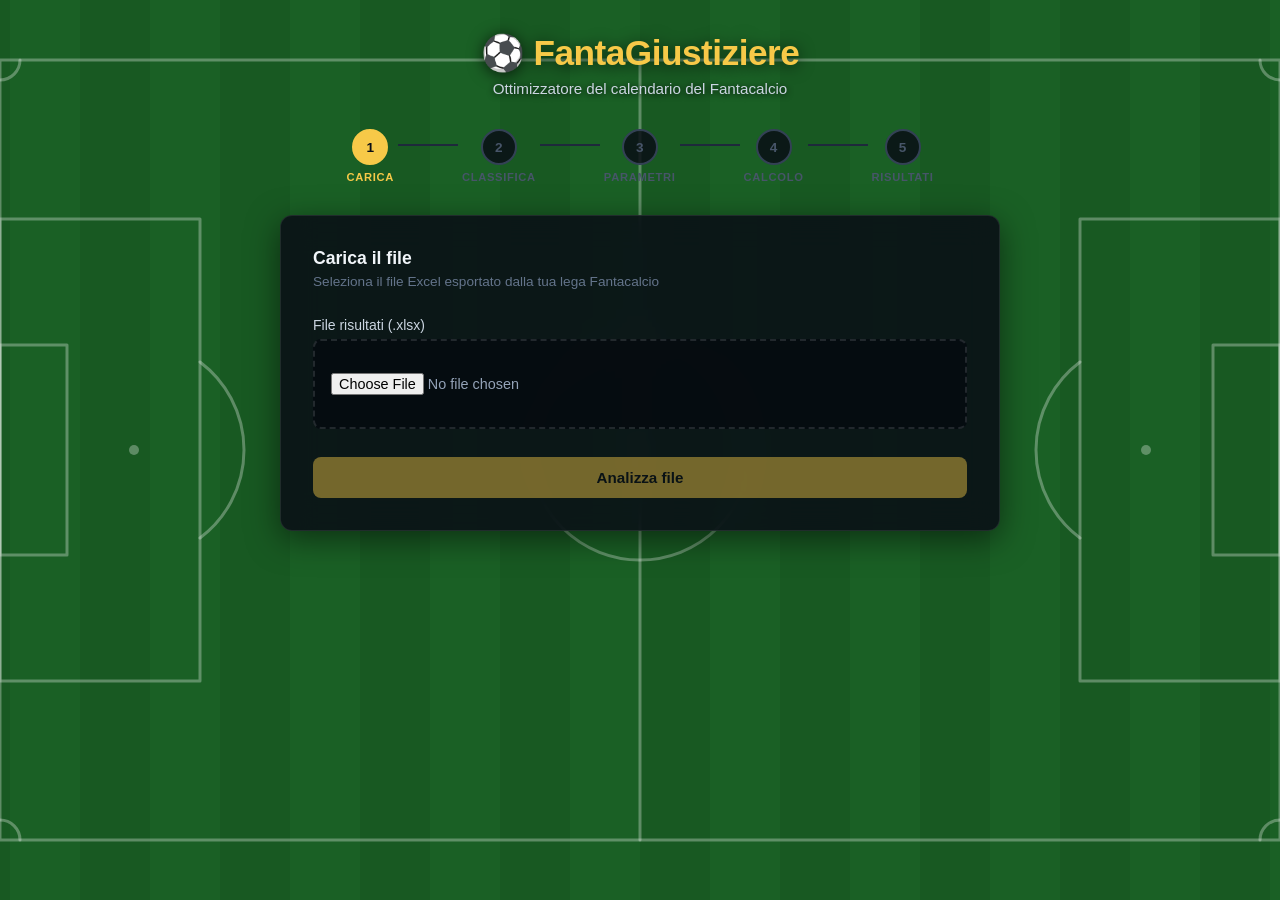
==== src/main/resources/static/index.html @ 80bc03f2 "added additional validation + some minor fixes on java version and logging" ====
<!DOCTYPE html>
<html lang="it">
<head>
  <meta charset="UTF-8">
  <meta name="viewport" content="width=device-width, initial-scale=1.0">
  <title>FantaGiustiziere</title>
  <style>
    *, *::before, *::after { box-sizing: border-box; margin: 0; padding: 0; }
    [hidden] { display: none !important; }

    body {
      font-family: -apple-system, BlinkMacSystemFont, 'Segoe UI', Roboto, sans-serif;
      color: #e2e8f0;
      min-height: 100vh;
      padding: 2rem 1rem 4rem;
    }

    /* ── Football pitch background ───────────────────────────────────── */
    .field-bg {
      position: fixed;
      top: 0; left: 0;
      width: 100%; height: 100%;
      z-index: -1;
    }

    /* ── Layout ──────────────────────────────────────────────────────── */
    .container { max-width: 720px; margin: 0 auto; }

    header {
      text-align: center;
      margin-bottom: 2rem;
    }
    header h1 {
      font-size: 2.2rem;
      font-weight: 700;
      color: #f7c948;
      letter-spacing: -0.5px;
      text-shadow: 0 2px 16px rgba(0,0,0,0.7);
    }
    header p {
      color: #cbd5e1;
      margin-top: 0.4rem;
      font-size: 0.95rem;
      text-shadow: 0 1px 6px rgba(0,0,0,0.9);
    }

    /* ── Step indicator ──────────────────────────────────────────────── */
    .steps-bar {
      display: flex;
      align-items: center;
      justify-content: center;
      margin-bottom: 2rem;
      gap: 0;
    }
    .step-node {
      display: flex;
      flex-direction: column;
      align-items: center;
      gap: 0.35rem;
      position: relative;
      z-index: 1;
    }
    .step-circle {
      width: 36px; height: 36px;
      border-radius: 50%;
      display: flex; align-items: center; justify-content: center;
      font-size: 0.85rem; font-weight: 700;
      background: rgba(10, 14, 22, 0.85);
      border: 2px solid #334155;
      color: #475569;
      transition: all 0.25s;
    }
    .step-label {
      font-size: 0.7rem;
      font-weight: 600;
      text-transform: uppercase;
      letter-spacing: 0.06em;
      color: #475569;
      transition: color 0.25s;
      white-space: nowrap;
    }
    .step-connector {
      flex: 1;
      height: 2px;
      background: #1e293b;
      margin: 0 4px;
      margin-bottom: 22px;
      min-width: 24px;
      max-width: 60px;
      transition: background 0.25s;
    }

    .step-node.active .step-circle {
      background: #f7c948;
      border-color: #f7c948;
      color: #0a0e16;
    }
    .step-node.active .step-label { color: #f7c948; }

    .step-node.done .step-circle {
      background: #166534;
      border-color: #16a34a;
      color: #86efac;
    }
    .step-node.done .step-label { color: #4ade80; }
    .step-connector.done { background: #166534; }

    /* ── Glass card ──────────────────────────────────────────────────── */
    .card {
      background: rgba(10, 14, 22, 0.88);
      border: 1px solid rgba(255,255,255,0.09);
      border-radius: 12px;
      padding: 2rem;
      backdrop-filter: blur(16px);
      -webkit-backdrop-filter: blur(16px);
      box-shadow: 0 8px 32px rgba(0,0,0,0.5);
      position: relative;
    }

    .card-title {
      font-size: 1.1rem;
      font-weight: 700;
      color: #f1f5f9;
      margin-bottom: 0.3rem;
    }
    .card-subtitle {
      font-size: 0.85rem;
      color: #64748b;
      margin-bottom: 1.75rem;
    }

    /* ── Form fields ─────────────────────────────────────────────────── */
    .field { margin-bottom: 1.25rem; }
    .field label {
      display: block;
      font-size: 0.875rem;
      font-weight: 500;
      color: #cbd5e1;
      margin-bottom: 0.4rem;
    }
    .field small { color: #475569; font-size: 0.78rem; }

    input[type="file"] {
      width: 100%;
      padding: 2rem 1rem;
      background: rgba(5,8,15,0.75);
      border: 2px dashed rgba(255,255,255,0.12);
      border-radius: 8px;
      color: #94a3b8;
      font-size: 0.9rem;
      cursor: pointer;
      text-align: center;
      transition: border-color 0.15s;
    }
    input[type="file"]:hover { border-color: #f7c948; color: #e2e8f0; }

    input[type="number"] {
      width: 100%;
      padding: 0.65rem 1rem;
      background: rgba(5,8,15,0.75);
      border: 1px solid rgba(255,255,255,0.1);
      border-radius: 8px;
      color: #e2e8f0;
      font-size: 0.9rem;
    }
    input[type="number"]:focus { outline: none; border-color: #f7c948; }

    .radio-group { display: flex; gap: 1rem; }
    .radio-option {
      flex: 1;
      display: flex; align-items: center; gap: 0.6rem;
      padding: 0.75rem 1rem;
      background: rgba(5,8,15,0.75);
      border: 1px solid rgba(255,255,255,0.1);
      border-radius: 8px;
      cursor: pointer;
      transition: border-color 0.15s, background 0.15s;
    }
    .radio-option:has(input:checked) {
      border-color: #f7c948;
      background: rgba(30,25,5,0.85);
    }
    .radio-option input[type="radio"] { accent-color: #f7c948; }
    .radio-option .radio-label { font-size: 0.9rem; font-weight: 500; }
    .radio-option .radio-desc { font-size: 0.75rem; color: #64748b; }

    .section-divider {
      border: none;
      border-top: 1px solid rgba(255,255,255,0.07);
      margin: 1.5rem 0;
    }

    /* ── Buttons ─────────────────────────────────────────────────────── */
    .btn-row {
      display: flex;
      gap: 0.75rem;
      margin-top: 1.75rem;
    }
    .btn {
      padding: 0.75rem 1.5rem;
      border-radius: 8px;
      font-size: 0.95rem;
      font-weight: 600;
      border: none;
      cursor: pointer;
      transition: background 0.15s, opacity 0.15s;
    }
    .btn-primary {
      flex: 1;
      background: #f7c948;
      color: #0a0e16;
    }
    .btn-primary:hover { background: #fad86a; }
    .btn-primary:disabled { opacity: 0.45; cursor: not-allowed; }
    .btn-secondary {
      background: rgba(255,255,255,0.07);
      color: #94a3b8;
      border: 1px solid rgba(255,255,255,0.1);
    }
    .btn-secondary:hover { background: rgba(255,255,255,0.12); color: #e2e8f0; }

    /* ── Info row / standings (step 2) ──────────────────────────────── */
    .info-row {
      display: flex;
      gap: 2rem;
      margin-bottom: 1.5rem;
      padding: 0.85rem 1.1rem;
      background: rgba(247,201,72,0.07);
      border: 1px solid rgba(247,201,72,0.18);
      border-radius: 8px;
    }
    .info-item { font-size: 0.875rem; color: #94a3b8; }
    .info-item strong { color: #f7c948; font-size: 1.2rem; display: block; }

    .standings-wrap { overflow-x: auto; margin-bottom: 0.5rem; }
    .standings-wrap table { min-width: 560px; }
    .standings-wrap tbody td.col-rank { color: #475569; font-size: 0.8rem; }
    .standings-wrap tbody td.col-pts { font-weight: 700; color: #f7c948; }
    .standings-wrap tbody td.col-dr-pos { color: #4ade80; }
    .standings-wrap tbody td.col-dr-neg { color: #f87171; }

    /* ── Loading overlay ─────────────────────────────────────────────── */
    .loading-overlay {
      position: absolute;
      inset: 0;
      background: rgba(10,14,22,0.82);
      border-radius: 12px;
      display: flex;
      flex-direction: column;
      align-items: center;
      justify-content: center;
      gap: 1rem;
      backdrop-filter: blur(4px);
      z-index: 10;
    }
    .spinner {
      width: 40px; height: 40px;
      border: 3px solid rgba(255,255,255,0.1);
      border-top-color: #f7c948;
      border-radius: 50%;
      animation: spin 0.8s linear infinite;
    }
    @keyframes spin { to { transform: rotate(360deg); } }
    .loading-text { color: #94a3b8; font-size: 0.9rem; text-align: center; }

    /* ── Banners ─────────────────────────────────────────────────────── */
    .error-box {
      background: rgba(45,10,10,0.92);
      border: 1px solid #7f1d1d;
      color: #fca5a5;
      border-radius: 8px;
      padding: 0.9rem 1.1rem;
      font-size: 0.875rem;
      margin-top: 1rem;
    }
    .success-box {
      background: rgba(10,40,20,0.92);
      border: 1px solid #166534;
      color: #86efac;
      border-radius: 8px;
      padding: 0.9rem 1.1rem;
      font-size: 0.875rem;
      margin-top: 1rem;
    }

    /* ── Results table (step 5) ──────────────────────────────────────── */
    .meta-row {
      display: flex;
      gap: 2rem;
      margin-bottom: 1.5rem;
      font-size: 0.875rem;
      color: #94a3b8;
    }
    .meta-row strong { color: #f7c948; font-size: 1.1rem; }

    .table-wrap { overflow-x: auto; }
    table {
      width: 100%;
      border-collapse: collapse;
      font-size: 0.875rem;
      min-width: 480px;
    }
    thead th {
      padding: 0.6rem 0.75rem;
      text-align: center;
      font-size: 0.72rem;
      font-weight: 600;
      text-transform: uppercase;
      letter-spacing: 0.06em;
      color: #64748b;
      border-bottom: 1px solid rgba(255,255,255,0.07);
      white-space: nowrap;
    }
    thead th.col-name { text-align: left; }
    tbody tr { border-bottom: 1px solid rgba(255,255,255,0.04); transition: background 0.1s; }
    tbody tr:hover { background: rgba(255,255,255,0.04); }
    tbody td { padding: 0.65rem 0.75rem; text-align: center; }
    tbody td.col-name {
      text-align: left;
      font-weight: 600;
      color: #e2e8f0;
      white-space: nowrap;
    }

    .pos-cell { border-radius: 4px; display: inline-block; width: 100%; padding: 0.2rem 0; }
    .rank-1 { background: rgba(247,201,72,0.18); color: #f7c948; font-weight: 700; }
    .rank-2 { background: rgba(192,192,192,0.12); color: #cbd5e1; font-weight: 600; }
    .rank-3 { background: rgba(180,120,60,0.15); color: #c8956c; font-weight: 600; }
    .rank-other { color: #475569; }
    .pct-bar { display: block; font-size: 0.68rem; margin-top: 1px; color: #475569; }
  </style>
</head>
<body>

<!-- Football pitch SVG background -->
<svg class="field-bg" viewBox="0 0 1400 900" preserveAspectRatio="xMidYMid slice"
     xmlns="http://www.w3.org/2000/svg" aria-hidden="true">
  <rect width="1400" height="900" fill="#1a6025"/>
  <defs>
    <pattern id="mow" x="0" y="0" width="140" height="900" patternUnits="userSpaceOnUse">
      <rect x="0" y="0" width="70" height="900" fill="rgba(0,0,0,0.07)"/>
    </pattern>
  </defs>
  <rect width="1400" height="900" fill="url(#mow)"/>
  <g fill="none" stroke="rgba(255,255,255,0.30)" stroke-width="3" stroke-linecap="round" stroke-linejoin="round">
    <rect x="60" y="60" width="1280" height="780"/>
    <line x1="700" y1="60" x2="700" y2="840"/>
    <circle cx="700" cy="450" r="110"/>
    <rect x="60" y="219" width="200" height="462"/>
    <rect x="60" y="345" width="67" height="210"/>
    <rect x="1140" y="219" width="200" height="462"/>
    <rect x="1273" y="345" width="67" height="210"/>
    <path d="M 260 362 A 110 110 0 0 1 260 538"/>
    <path d="M 1140 538 A 110 110 0 0 1 1140 362"/>
    <path d="M 80 60  A 20 20 0 0 1 60 80"/>
    <path d="M 1320 60 A 20 20 0 0 0 1340 80"/>
    <path d="M 60 820 A 20 20 0 0 1 80 840"/>
    <path d="M 1320 840 A 20 20 0 0 1 1340 820"/>
  </g>
  <g fill="rgba(255,255,255,0.30)">
    <circle cx="700" cy="450" r="5"/>
    <circle cx="194" cy="450" r="5"/>
    <circle cx="1206" cy="450" r="5"/>
  </g>
</svg>

<div class="container">
  <header>
    <h1>⚽ FantaGiustiziere</h1>
    <p>Ottimizzatore del calendario del Fantacalcio</p>
  </header>

  <!-- Step indicator -->
  <div class="steps-bar">
    <div class="step-node active" id="sn1">
      <div class="step-circle">1</div>
      <div class="step-label">Carica</div>
    </div>
    <div class="step-connector" id="sc1"></div>
    <div class="step-node" id="sn2">
      <div class="step-circle">2</div>
      <div class="step-label">Classifica</div>
    </div>
    <div class="step-connector" id="sc2"></div>
    <div class="step-node" id="sn3">
      <div class="step-circle">3</div>
      <div class="step-label">Parametri</div>
    </div>
    <div class="step-connector" id="sc3"></div>
    <div class="step-node" id="sn4">
      <div class="step-circle">4</div>
      <div class="step-label">Calcolo</div>
    </div>
    <div class="step-connector" id="sc4"></div>
    <div class="step-node" id="sn5">
      <div class="step-circle">5</div>
      <div class="step-label">Risultati</div>
    </div>
  </div>

  <!-- ── Step 1: Upload ───────────────────────────────────────────── -->
  <div id="step1">
    <div class="card">
      <div class="card-title">Carica il file</div>
      <div class="card-subtitle">Seleziona il file Excel esportato dalla tua lega Fantacalcio</div>

      <div class="field">
        <label>File risultati (.xlsx)</label>
        <input type="file" id="fileInput" accept=".xlsx,.xls">
      </div>

      <div id="step1Error" class="error-box" hidden></div>

      <div class="btn-row">
        <button class="btn btn-primary" id="btnAnalyze" disabled>Analizza file</button>
      </div>

      <div class="loading-overlay" id="step1Loading" hidden>
        <div class="spinner"></div>
        <div class="loading-text">Analisi del file in corso…</div>
      </div>
    </div>
  </div>

  <!-- ── Step 2: Classifica ───────────────────────────────────────── -->
  <div id="step2" hidden>
    <div class="card">
      <div class="card-title">Classifica</div>
      <div class="card-subtitle">Classifica attuale della lega calcolata dal file caricato</div>

      <div class="info-row">
        <div class="info-item"><strong id="s2PlayerCount">—</strong>Giocatori</div>
        <div class="info-item"><strong id="s2MatchdayCount">—</strong>Giornate</div>
      </div>

      <div class="standings-wrap">
        <table id="standingsTable">
          <thead>
            <tr>
              <th>#</th>
              <th class="col-name">Giocatore</th>
              <th title="Partite giocate">PG</th>
              <th title="Vinte">V</th>
              <th title="Nulle">N</th>
              <th title="Perse">P</th>
              <th title="Gol fatti">G+</th>
              <th title="Gol subiti">G-</th>
              <th title="Differenza reti">DR</th>
              <th title="Punti classifica">Pti</th>
              <th title="Punteggio totale fantacalcio">Punteggio</th>
            </tr>
          </thead>
          <tbody id="standingsBody"></tbody>
        </table>
      </div>

      <div class="btn-row">
        <button class="btn btn-secondary" id="btnBackTo1">← Indietro</button>
        <button class="btn btn-primary" id="btnGoTo3">Continua →</button>
      </div>
    </div>
  </div>

  <!-- ── Step 3: Parametri lega ───────────────────────────────────── -->
  <div id="step3" hidden>
    <div class="card">
      <div class="card-title">Parametri lega</div>
      <div class="card-subtitle">Configura il vantaggio campo e le soglie per il calcolo dei gol</div>

      <div class="field">
        <label>Vantaggio campo casa <small>(punti aggiunti al punteggio della squadra di casa)</small></label>
        <input type="number" id="settingHome" value="2" min="0" max="10" step="0.5">
      </div>

      <div class="field">
        <label>Soglia gol <small>(punteggio minimo per segnare 1 gol — default 66)</small></label>
        <input type="number" id="settingGoalLimit" value="66" min="66" max="200" step="1">
      </div>

      <div class="field">
        <label>Intervallo gol <small>(punti per ogni gol aggiuntivo — default 6)</small></label>
        <input type="number" id="settingGoalOffset" value="6" min="1" max="50" step="1">
      </div>

      <div id="step3Error" class="error-box" hidden></div>

      <div class="btn-row">
        <button class="btn btn-secondary" id="btnBackTo2">← Indietro</button>
        <button class="btn btn-primary" id="btnGoTo4">Continua →</button>
      </div>

      <div class="loading-overlay" id="step3Loading" hidden>
        <div class="spinner"></div>
        <div class="loading-text">Validazione in corso…</div>
      </div>
    </div>
  </div>

  <!-- ── Step 4: Computation settings ────────────────────────────── -->
  <div id="step4" hidden>
    <div class="card">
      <div class="card-title">Impostazioni calcolo</div>
      <div class="card-subtitle">Configura il numero di permutazioni e la modalità di esecuzione</div>

      <div class="field">
        <label>Limite permutazioni <small>— -1 = illimitato (può richiedere molto tempo)</small></label>
        <input type="number" id="settingLimit" value="5000" min="-1" step="1000">
      </div>

      <div class="field">
        <label>Modalità di esecuzione</label>
        <div class="radio-group">
          <label class="radio-option">
            <input type="radio" name="threads" value="1">
            <div>
              <div class="radio-label">Monothread</div>
              <div class="radio-desc">Singolo core, deterministico</div>
            </div>
          </label>
          <label class="radio-option">
            <input type="radio" name="threads" value="-1" checked>
            <div>
              <div class="radio-label">Multithread</div>
              <div class="radio-desc">Tutti i core, più veloce</div>
            </div>
          </label>
        </div>
      </div>

      <div id="step4Error" class="error-box" hidden></div>

      <div class="btn-row">
        <button class="btn btn-secondary" id="btnBackTo3">← Indietro</button>
        <button class="btn btn-primary" id="btnRun">Avvia calcolo</button>
      </div>

      <div class="loading-overlay" id="step4Loading" hidden>
        <div class="spinner"></div>
        <div class="loading-text">Calcolo in corso…<br><span style="font-size:0.78rem;color:#475569">Con tante permutazioni può volerci qualche minuto</span></div>
      </div>
    </div>
  </div>

  <!-- ── Step 5: Results ──────────────────────────────────────────── -->
  <div id="step5" hidden>
    <div class="card">
      <div class="card-title">Risultati</div>
      <div class="card-subtitle">Frequenza di ogni posizione finale per ciascun giocatore</div>

      <div class="meta-row">
        <div>Permutazioni calcolate: <strong id="permCount">—</strong></div>
        <div>Giocatori: <strong id="resultPlayerCount">—</strong></div>
      </div>

      <div class="table-wrap">
        <table id="statsTable"></table>
      </div>

      <div class="btn-row">
        <button class="btn btn-secondary" id="btnRestart">↺ Ricomincia</button>
      </div>
    </div>
  </div>

</div>

<script>
  // ── State ────────────────────────────────────────────────────────────────
  const state = {
    token: null,
    playerCount: 0,
    matchdayCount: 0,
    homeAdvantage: 2,
    goalLimit: 66,
    goalOffset: 6,
  };

  // ── Step navigation ──────────────────────────────────────────────────────
  function goTo(step) {
    [1, 2, 3, 4, 5].forEach(i => {
      document.getElementById('step' + i).hidden = (i !== step);
      const node = document.getElementById('sn' + i);
      node.classList.toggle('active', i === step);
      node.classList.toggle('done', i < step);
    });
    [1, 2, 3, 4].forEach(i => {
      document.getElementById('sc' + i).classList.toggle('done', i < step);
    });
    window.scrollTo({ top: 0, behavior: 'smooth' });
  }

  // ── Step 1: file selection & parse ──────────────────────────────────────
  const fileInput    = document.getElementById('fileInput');
  const btnAnalyze   = document.getElementById('btnAnalyze');
  const step1Loading = document.getElementById('step1Loading');
  const step1Error   = document.getElementById('step1Error');

  fileInput.addEventListener('change', () => {
    btnAnalyze.disabled = !fileInput.files.length;
    step1Error.hidden = true;
  });

  btnAnalyze.addEventListener('click', async () => {
    step1Error.hidden = true;
    step1Loading.hidden = false;
    btnAnalyze.disabled = true;

    try {
      const fd = new FormData();
      fd.append('file', fileInput.files[0]);
      const resp = await fetch('/parse', { method: 'POST', body: fd });
      if (!resp.ok) throw new Error(await resp.text() || `Errore HTTP ${resp.status}`);
      const body = await resp.json();

      state.token         = body.token;
      state.playerCount   = body.playerCount;
      state.matchdayCount = body.matchdayCount;

      // Populate step 2
      document.getElementById('s2PlayerCount').textContent   = body.playerCount;
      document.getElementById('s2MatchdayCount').textContent = body.matchdayCount;
      renderStandings(body.standings);

      goTo(2);
    } catch (err) {
      step1Error.textContent = 'Errore: ' + err.message;
      step1Error.hidden = false;
    } finally {
      step1Loading.hidden = true;
      btnAnalyze.disabled = false;
    }
  });

  // ── Step 2: classifica — just navigate ──────────────────────────────────
  document.getElementById('btnBackTo1').addEventListener('click', () => {
    fileInput.value = '';
    btnAnalyze.disabled = true;
    step1Error.hidden = true;
    goTo(1);
  });

  document.getElementById('btnGoTo3').addEventListener('click', () => {
    goTo(3);
  });

  // ── Step 3: parametri — validate then continue ──────────────────────────
  const step3Loading = document.getElementById('step3Loading');
  const step3Error   = document.getElementById('step3Error');
  const btnGoTo4     = document.getElementById('btnGoTo4');
  const settingHome  = document.getElementById('settingHome');

  document.getElementById('btnBackTo2').addEventListener('click', () => {
    step3Error.hidden = true;
    goTo(2);
  });

  btnGoTo4.addEventListener('click', async () => {
    step3Error.hidden = true;
    step3Loading.hidden = false;
    btnGoTo4.disabled = true;

    try {
      const body = new URLSearchParams({
        token:         state.token,
        homeAdvantage: settingHome.value,
        goalLimit:     document.getElementById('settingGoalLimit').value,
        goalOffset:    document.getElementById('settingGoalOffset').value,
      });
      const resp = await fetch('/validate', { method: 'POST', body });
      if (!resp.ok) throw new Error(await resp.text() || `Errore HTTP ${resp.status}`);

      state.homeAdvantage = parseFloat(settingHome.value);
      state.goalLimit     = parseInt(document.getElementById('settingGoalLimit').value,  10);
      state.goalOffset    = parseInt(document.getElementById('settingGoalOffset').value, 10);
      goTo(4);
    } catch (err) {
      step3Error.textContent = 'Errore di validazione: ' + err.message;
      step3Error.hidden = false;
    } finally {
      step3Loading.hidden = true;
      btnGoTo4.disabled = false;
    }
  });

  // ── Step 4: run ──────────────────────────────────────────────────────────
  const step4Loading = document.getElementById('step4Loading');
  const step4Error   = document.getElementById('step4Error');
  const btnRun       = document.getElementById('btnRun');

  document.getElementById('btnBackTo3').addEventListener('click', () => {
    step4Error.hidden = true;
    goTo(3);
  });

  btnRun.addEventListener('click', async () => {
    step4Error.hidden = true;
    step4Loading.hidden = false;
    btnRun.disabled = true;

    const threads = document.querySelector('input[name="threads"]:checked').value;

    try {
      const body = new URLSearchParams({
        token:            state.token,
        homeAdvantage:    state.homeAdvantage,
        goalLimit:        state.goalLimit,
        goalOffset:       state.goalOffset,
        threads:          threads,
        permutationLimit: document.getElementById('settingLimit').value,
      });
      const resp = await fetch('/run', { method: 'POST', body });
      if (!resp.ok) throw new Error(await resp.text() || `Errore HTTP ${resp.status}`);

      renderResults(await resp.json());
      goTo(5);
    } catch (err) {
      step4Error.textContent = 'Errore: ' + err.message;
      step4Error.hidden = false;
    } finally {
      step4Loading.hidden = true;
      btnRun.disabled = false;
    }
  });

  // ── Step 5: results & restart ────────────────────────────────────────────
  document.getElementById('btnRestart').addEventListener('click', () => {
    fileInput.value = '';
    btnAnalyze.disabled = true;
    step1Error.hidden = true;
    goTo(1);
  });

  function renderStandings(rows) {
    const tbody = document.getElementById('standingsBody');
    tbody.innerHTML = (rows || []).map((s, i) => {
      const drClass = s.goalDiff > 0 ? 'col-dr-pos' : s.goalDiff < 0 ? 'col-dr-neg' : '';
      const drText  = (s.goalDiff > 0 ? '+' : '') + s.goalDiff;
      return `<tr>
        <td class="col-rank">${i + 1}</td>
        <td class="col-name">${esc(s.player)}</td>
        <td>${s.played}</td>
        <td>${s.won}</td>
        <td>${s.drawn}</td>
        <td>${s.lost}</td>
        <td>${s.goalsFor}</td>
        <td>${s.goalsAgainst}</td>
        <td class="${drClass}">${drText}</td>
        <td class="col-pts">${s.points}</td>
        <td>${s.totalScore.toLocaleString('it-IT', {maximumFractionDigits: 1})}</td>
      </tr>`;
    }).join('');
  }

  function renderResults(data) {
    document.getElementById('permCount').textContent         = data.permutationCount.toLocaleString('it-IT');
    document.getElementById('resultPlayerCount').textContent = data.statistics.length;

    const n = data.statistics[0]?.positions.length ?? 0;
    let html = '<thead><tr><th class="col-name">Giocatore</th>';
    for (let i = 0; i < n; i++) html += `<th>${i + 1}°</th>`;
    html += '</tr></thead><tbody>';

    for (const s of data.statistics) {
      html += `<tr><td class="col-name">${esc(s.player)}</td>`;
      for (let i = 0; i < n; i++) {
        const pct   = s.percentages[i];
        const count = s.positions[i];
        const cls   = i === 0 ? 'rank-1' : i === 1 ? 'rank-2' : i === 2 ? 'rank-3' : 'rank-other';
        html += `<td title="${count.toLocaleString('it-IT')} permutazioni">` +
                `<span class="pos-cell ${cls}">${pct}%` +
                `<span class="pct-bar">${count.toLocaleString('it-IT')}</span></span></td>`;
      }
      html += '</tr>';
    }
    html += '</tbody>';
    document.getElementById('statsTable').innerHTML = html;
  }

  function esc(s) {
    return s.replace(/&/g,'&amp;').replace(/</g,'&lt;').replace(/>/g,'&gt;');
  }
</script>
</body>
</html>
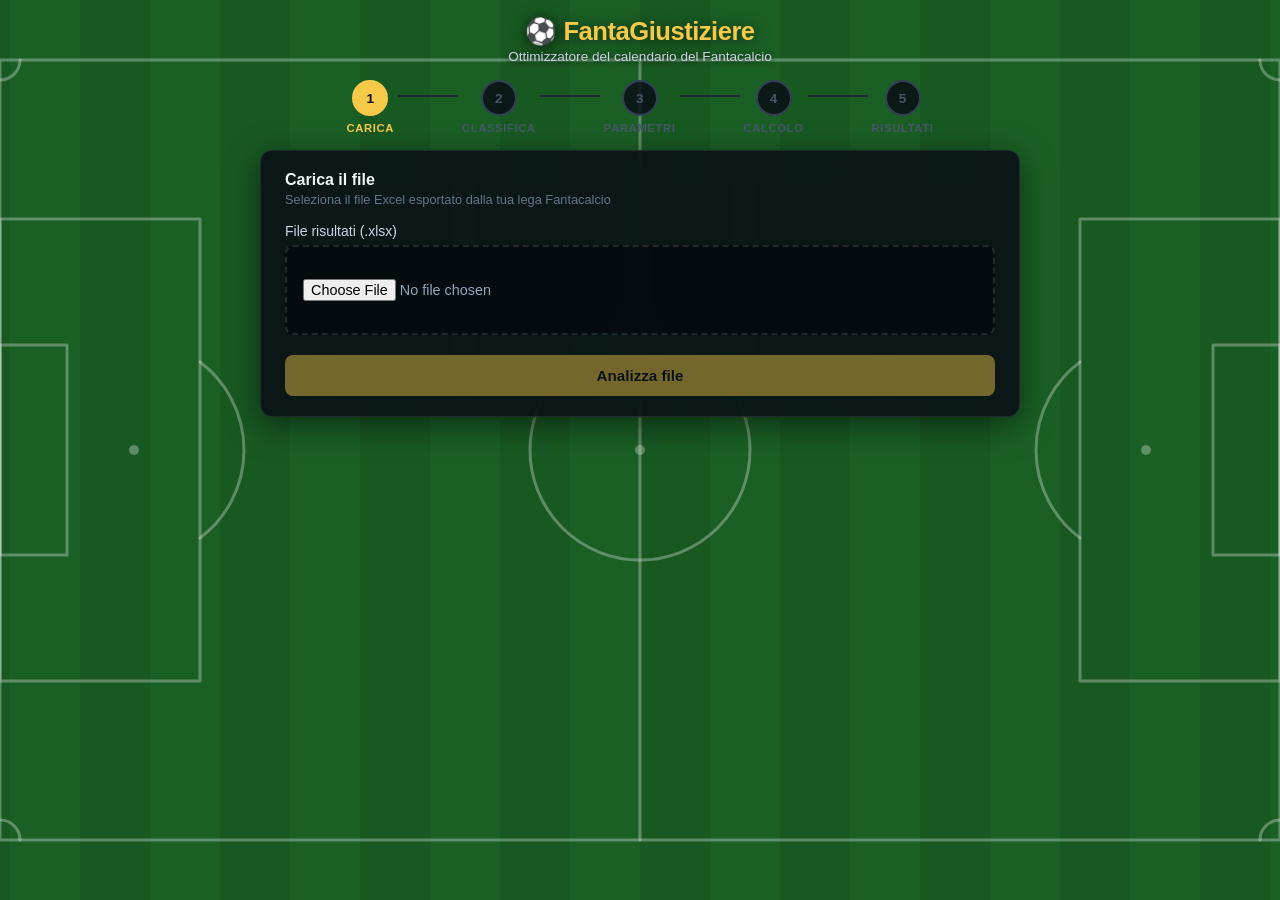
==== commit ee9ab396: "tighter design so that everything can be seen without scrolling" ====
--- a/src/main/resources/static/index.html
+++ b/src/main/resources/static/index.html
@@ -12,7 +12,7 @@
       font-family: -apple-system, BlinkMacSystemFont, 'Segoe UI', Roboto, sans-serif;
       color: #e2e8f0;
       min-height: 100vh;
-      padding: 2rem 1rem 4rem;
+      padding: 1rem 1rem 2rem;
     }
 
     /* ── Football pitch background ───────────────────────────────────── */
@@ -24,14 +24,14 @@
     }
 
     /* ── Layout ──────────────────────────────────────────────────────── */
-    .container { max-width: 720px; margin: 0 auto; }
+    .container { max-width: 760px; margin: 0 auto; }
 
     header {
       text-align: center;
-      margin-bottom: 2rem;
+      margin-bottom: 1rem;
     }
     header h1 {
-      font-size: 2.2rem;
+      font-size: 1.6rem;
       font-weight: 700;
       color: #f7c948;
       letter-spacing: -0.5px;
@@ -39,8 +39,8 @@
     }
     header p {
       color: #cbd5e1;
-      margin-top: 0.4rem;
-      font-size: 0.95rem;
+      margin-top: 0.2rem;
+      font-size: 0.85rem;
       text-shadow: 0 1px 6px rgba(0,0,0,0.9);
     }
 
@@ -49,7 +49,7 @@
       display: flex;
       align-items: center;
       justify-content: center;
-      margin-bottom: 2rem;
+      margin-bottom: 1rem;
       gap: 0;
     }
     .step-node {
@@ -110,7 +110,7 @@
       background: rgba(10, 14, 22, 0.88);
       border: 1px solid rgba(255,255,255,0.09);
       border-radius: 12px;
-      padding: 2rem;
+      padding: 1.25rem 1.5rem;
       backdrop-filter: blur(16px);
       -webkit-backdrop-filter: blur(16px);
       box-shadow: 0 8px 32px rgba(0,0,0,0.5);
@@ -118,15 +118,15 @@
     }
 
     .card-title {
-      font-size: 1.1rem;
+      font-size: 1rem;
       font-weight: 700;
       color: #f1f5f9;
-      margin-bottom: 0.3rem;
+      margin-bottom: 0.2rem;
     }
     .card-subtitle {
-      font-size: 0.85rem;
+      font-size: 0.8rem;
       color: #64748b;
-      margin-bottom: 1.75rem;
+      margin-bottom: 1rem;
     }
 
     /* ── Form fields ─────────────────────────────────────────────────── */
@@ -194,7 +194,7 @@
     .btn-row {
       display: flex;
       gap: 0.75rem;
-      margin-top: 1.75rem;
+      margin-top: 1rem;
     }
     .btn {
       padding: 0.75rem 1.5rem;
@@ -223,14 +223,14 @@
     .info-row {
       display: flex;
       gap: 2rem;
-      margin-bottom: 1.5rem;
-      padding: 0.85rem 1.1rem;
+      margin-bottom: 0.75rem;
+      padding: 0.5rem 1rem;
       background: rgba(247,201,72,0.07);
       border: 1px solid rgba(247,201,72,0.18);
       border-radius: 8px;
     }
-    .info-item { font-size: 0.875rem; color: #94a3b8; }
-    .info-item strong { color: #f7c948; font-size: 1.2rem; display: block; }
+    .info-item { font-size: 0.8rem; color: #94a3b8; }
+    .info-item strong { color: #f7c948; font-size: 1rem; display: block; }
 
     .standings-wrap { overflow-x: auto; margin-bottom: 0.5rem; }
     .standings-wrap table { min-width: 560px; }
@@ -301,9 +301,9 @@
       min-width: 480px;
     }
     thead th {
-      padding: 0.6rem 0.75rem;
+      padding: 0.35rem 0.5rem;
       text-align: center;
-      font-size: 0.72rem;
+      font-size: 0.68rem;
       font-weight: 600;
       text-transform: uppercase;
       letter-spacing: 0.06em;
@@ -314,7 +314,7 @@
     thead th.col-name { text-align: left; }
     tbody tr { border-bottom: 1px solid rgba(255,255,255,0.04); transition: background 0.1s; }
     tbody tr:hover { background: rgba(255,255,255,0.04); }
-    tbody td { padding: 0.65rem 0.75rem; text-align: center; }
+    tbody td { padding: 0.35rem 0.5rem; text-align: center; font-size: 0.82rem; }
     tbody td.col-name {
       text-align: left;
       font-weight: 600;
@@ -328,6 +328,119 @@
     .rank-3 { background: rgba(180,120,60,0.15); color: #c8956c; font-weight: 600; }
     .rank-other { color: #475569; }
     .pct-bar { display: block; font-size: 0.68rem; margin-top: 1px; color: #475569; }
+
+    /* ── Tabs (step 5) ───────────────────────────────────────────────── */
+    .tab-bar {
+      display: flex;
+      border-bottom: 1px solid rgba(255,255,255,0.07);
+      margin-bottom: 0.75rem;
+    }
+    .tab-btn {
+      padding: 0.35rem 0.85rem;
+      background: transparent;
+      border: none;
+      border-bottom: 2px solid transparent;
+      color: #475569;
+      font-size: 0.8rem;
+      font-weight: 600;
+      cursor: pointer;
+      transition: color 0.15s, border-color 0.15s;
+      margin-bottom: -1px;
+      white-space: nowrap;
+    }
+    .tab-btn:hover { color: #94a3b8; }
+    .tab-btn.active { color: #f7c948; border-bottom-color: #f7c948; }
+    .tab-badge {
+      display: inline-block;
+      background: #166534;
+      color: #86efac;
+      font-size: 0.62rem;
+      font-weight: 700;
+      border-radius: 10px;
+      padding: 1px 6px;
+      margin-left: 6px;
+      vertical-align: middle;
+    }
+
+    /* ── HA Slider (tab 1) ───────────────────────────────────────────── */
+    .ha-slider-wrap {
+      margin-bottom: 0.75rem;
+      padding: 0.6rem 1rem;
+      background: rgba(247,201,72,0.05);
+      border: 1px solid rgba(247,201,72,0.12);
+      border-radius: 8px;
+    }
+    .ha-slider-header {
+      display: flex;
+      align-items: baseline;
+      justify-content: space-between;
+      margin-bottom: 0.4rem;
+    }
+    .ha-slider-label {
+      font-size: 0.875rem;
+      color: #94a3b8;
+    }
+    .ha-value-display {
+      font-size: 1.2rem;
+      font-weight: 700;
+      color: #f7c948;
+      line-height: 1;
+    }
+    .ha-value-display span {
+      font-size: 0.85rem;
+      font-weight: 400;
+      color: #64748b;
+      margin-left: 2px;
+    }
+    input[type="range"] {
+      -webkit-appearance: none;
+      appearance: none;
+      width: 100%;
+      height: 6px;
+      border-radius: 3px;
+      background: #1e293b;
+      cursor: pointer;
+      outline: none;
+    }
+    input[type="range"]::-webkit-slider-thumb {
+      -webkit-appearance: none;
+      width: 22px; height: 22px;
+      border-radius: 50%;
+      background: #f7c948;
+      cursor: pointer;
+      box-shadow: 0 0 8px rgba(247,201,72,0.45);
+    }
+    input[type="range"]::-moz-range-thumb {
+      width: 22px; height: 22px;
+      border-radius: 50%;
+      background: #f7c948;
+      cursor: pointer;
+      border: none;
+      box-shadow: 0 0 8px rgba(247,201,72,0.45);
+    }
+    .ha-minmax {
+      display: flex;
+      justify-content: space-between;
+      font-size: 0.7rem;
+      color: #334155;
+      margin-top: 0.3rem;
+    }
+    .ha-configured-note {
+      font-size: 0.75rem;
+      color: #475569;
+      margin-top: 0.6rem;
+    }
+    .ha-configured-note strong { color: #94a3b8; }
+
+    /* ── Tab 2 inline spinner ────────────────────────────────────────── */
+    .inline-spinner-wrap {
+      display: flex;
+      flex-direction: column;
+      align-items: center;
+      justify-content: center;
+      gap: 1rem;
+      padding: 3rem 0;
+    }
   </style>
 </head>
 <body>
@@ -533,29 +646,111 @@
         <button class="btn btn-secondary" id="btnBackTo3">← Indietro</button>
         <button class="btn btn-primary" id="btnRun">Avvia calcolo</button>
       </div>
-
-      <div class="loading-overlay" id="step4Loading" hidden>
-        <div class="spinner"></div>
-        <div class="loading-text">Calcolo in corso…<br><span style="font-size:0.78rem;color:#475569">Con tante permutazioni può volerci qualche minuto</span></div>
-      </div>
     </div>
   </div>
 
-  <!-- ── Step 5: Results ──────────────────────────────────────────── -->
+  <!-- ── Step 5: Results (tabbed) ─────────────────────────────────── -->
   <div id="step5" hidden>
     <div class="card">
-      <div class="card-title">Risultati</div>
-      <div class="card-subtitle">Frequenza di ogni posizione finale per ciascun giocatore</div>
-
-      <div class="meta-row">
-        <div>Permutazioni calcolate: <strong id="permCount">—</strong></div>
-        <div>Giocatori: <strong id="resultPlayerCount">—</strong></div>
-      </div>
-
-      <div class="table-wrap">
-        <table id="statsTable"></table>
-      </div>
-
+
+      <!-- Tab bar -->
+      <div class="tab-bar">
+        <button class="tab-btn active" id="tab1Btn">📊 Classifica simulata</button>
+        <button class="tab-btn"        id="tab2Btn">🔁 Calendario inverso</button>
+        <button class="tab-btn"        id="tab3Btn">📈 Analisi permutazioni</button>
+      </div>
+
+      <!-- ── Tab 1: live standings simulator ──────────────────────── -->
+      <div id="tab1Content">
+        <div class="card-subtitle">Trascina il cursore per simulare la classifica con diversi valori di vantaggio campo — aggiorna anche il Calendario inverso</div>
+
+        <div class="ha-slider-wrap">
+          <div class="ha-slider-header">
+            <span class="ha-slider-label">Vantaggio campo casa</span>
+            <span class="ha-value-display" id="haDisplay">2.0<span>pt</span></span>
+          </div>
+          <input type="range" id="haSlider" min="0" max="10" step="0.5" value="2">
+          <div class="ha-minmax"><span>0 pt</span><span>5 pt</span><span>10 pt</span></div>
+          <div class="ha-configured-note">
+            Valore configurato per il calcolo: <strong id="haConfiguredNote">2.0 pt</strong>
+          </div>
+        </div>
+
+        <div class="standings-wrap">
+          <table>
+            <thead>
+              <tr>
+                <th>#</th>
+                <th class="col-name">Giocatore</th>
+                <th title="Partite giocate">PG</th>
+                <th title="Vinte">V</th>
+                <th title="Nulle">N</th>
+                <th title="Perse">P</th>
+                <th title="Gol fatti">G+</th>
+                <th title="Gol subiti">G-</th>
+                <th title="Differenza reti">DR</th>
+                <th title="Punti classifica">Pti</th>
+                <th title="Punteggio totale fantacalcio">Punteggio</th>
+              </tr>
+            </thead>
+            <tbody id="simStandingsBody"></tbody>
+          </table>
+        </div>
+      </div>
+
+      <!-- ── Tab 2: reverse calendar ──────────────────────────────── -->
+      <div id="tab2Content" hidden>
+        <div class="card-subtitle">Classifica simulata con casa e trasferta invertite — il vantaggio campo si applica ai giocatori che originariamente giocavano in trasferta</div>
+
+        <div class="standings-wrap">
+          <table>
+            <thead>
+              <tr>
+                <th>#</th>
+                <th class="col-name">Giocatore</th>
+                <th title="Partite giocate">PG</th>
+                <th title="Vinte">V</th>
+                <th title="Nulle">N</th>
+                <th title="Perse">P</th>
+                <th title="Gol fatti">G+</th>
+                <th title="Gol subiti">G-</th>
+                <th title="Differenza reti">DR</th>
+                <th title="Punti classifica">Pti</th>
+                <th title="Punteggio totale fantacalcio">Punteggio</th>
+              </tr>
+            </thead>
+            <tbody id="revStandingsBody"></tbody>
+          </table>
+        </div>
+      </div>
+
+      <!-- ── Tab 3: permutation results ───────────────────────────── -->
+      <div id="tab3Content" hidden>
+
+        <!-- Spinner while /run is in flight -->
+        <div id="step5Spinner" class="inline-spinner-wrap">
+          <div class="spinner"></div>
+          <div class="loading-text">
+            Calcolo permutazioni in corso…<br>
+            <span style="font-size:0.78rem;color:#475569">Con tante permutazioni può volerci qualche minuto</span>
+          </div>
+        </div>
+
+        <!-- Results (shown when /run completes) -->
+        <div id="step5Results" hidden>
+          <div class="meta-row">
+            <div>Permutazioni calcolate: <strong id="permCount">—</strong></div>
+            <div>Giocatori: <strong id="resultPlayerCount">—</strong></div>
+          </div>
+          <div class="table-wrap">
+            <table id="statsTable"></table>
+          </div>
+        </div>
+
+        <div id="step5Error" class="error-box" hidden></div>
+      </div>
+
+      <!-- Restart always visible at the bottom -->
       <div class="btn-row">
         <button class="btn btn-secondary" id="btnRestart">↺ Ricomincia</button>
       </div>
@@ -573,6 +768,7 @@
     homeAdvantage: 2,
     goalLimit: 66,
     goalOffset: 6,
+    matches: [],
   };
 
   // ── Step navigation ──────────────────────────────────────────────────────
@@ -589,6 +785,17 @@
     window.scrollTo({ top: 0, behavior: 'smooth' });
   }
 
+  // ── Tab switching (step 5) ───────────────────────────────────────────────
+  function switchTab(n) {
+    [1, 2, 3].forEach(i => {
+      document.getElementById('tab' + i + 'Content').hidden = (i !== n);
+      document.getElementById('tab' + i + 'Btn').classList.toggle('active', i === n);
+    });
+  }
+  document.getElementById('tab1Btn').addEventListener('click', () => switchTab(1));
+  document.getElementById('tab2Btn').addEventListener('click', () => switchTab(2));
+  document.getElementById('tab3Btn').addEventListener('click', () => switchTab(3));
+
   // ── Step 1: file selection & parse ──────────────────────────────────────
   const fileInput    = document.getElementById('fileInput');
   const btnAnalyze   = document.getElementById('btnAnalyze');
@@ -615,6 +822,7 @@
       state.token         = body.token;
       state.playerCount   = body.playerCount;
       state.matchdayCount = body.matchdayCount;
+      state.matches       = body.matches || [];
 
       // Populate step 2
       document.getElementById('s2PlayerCount').textContent   = body.playerCount;
@@ -683,9 +891,8 @@
   });
 
   // ── Step 4: run ──────────────────────────────────────────────────────────
-  const step4Loading = document.getElementById('step4Loading');
-  const step4Error   = document.getElementById('step4Error');
-  const btnRun       = document.getElementById('btnRun');
+  const step4Error = document.getElementById('step4Error');
+  const btnRun     = document.getElementById('btnRun');
 
   document.getElementById('btnBackTo3').addEventListener('click', () => {
     step4Error.hidden = true;
@@ -694,11 +901,29 @@
 
   btnRun.addEventListener('click', async () => {
     step4Error.hidden = true;
-    step4Loading.hidden = false;
     btnRun.disabled = true;
 
     const threads = document.querySelector('input[name="threads"]:checked').value;
 
+    // ── Immediately show step 5 with Tab 1 ready ──────────────────────────
+    const ha = state.homeAdvantage;
+    const haSlider = document.getElementById('haSlider');
+    haSlider.value = ha;
+    updateSliderTrack(haSlider);
+    document.getElementById('haDisplay').innerHTML = ha.toFixed(1) + '<span>pt</span>';
+    document.getElementById('haConfiguredNote').textContent = ha.toFixed(1) + ' pt';
+    renderSimulatedStandings(computeSimulatedStandings(state.matches, ha, state.goalLimit, state.goalOffset));
+    renderReverseStandings(computeReverseStandings(state.matches, ha, state.goalLimit, state.goalOffset));
+
+    // Reset Tab 3 to spinner state
+    document.getElementById('step5Spinner').hidden  = false;
+    document.getElementById('step5Results').hidden  = true;
+    document.getElementById('step5Error').hidden    = true;
+    document.getElementById('tab3Btn').innerHTML    = '📈 Analisi permutazioni';
+    switchTab(1);
+    goTo(5);
+
+    // ── Fire /run in the background ───────────────────────────────────────
     try {
       const body = new URLSearchParams({
         token:            state.token,
@@ -712,23 +937,199 @@
       if (!resp.ok) throw new Error(await resp.text() || `Errore HTTP ${resp.status}`);
 
       renderResults(await resp.json());
-      goTo(5);
+      document.getElementById('step5Spinner').hidden = true;
+      document.getElementById('step5Results').hidden = false;
+      // Add a badge to the Tab 3 button to signal results are ready
+      document.getElementById('tab3Btn').innerHTML =
+        '📈 Analisi permutazioni <span class="tab-badge">pronto</span>';
     } catch (err) {
-      step4Error.textContent = 'Errore: ' + err.message;
-      step4Error.hidden = false;
-    } finally {
-      step4Loading.hidden = true;
-      btnRun.disabled = false;
+      document.getElementById('step5Spinner').hidden = true;
+      document.getElementById('step5Error').textContent = 'Errore nel calcolo: ' + err.message;
+      document.getElementById('step5Error').hidden = false;
+      document.getElementById('tab3Btn').innerHTML =
+        '📈 Analisi permutazioni <span class="tab-badge" style="background:#7f1d1d;color:#fca5a5">errore</span>';
     }
   });
 
-  // ── Step 5: results & restart ────────────────────────────────────────────
+  // ── HA Slider ────────────────────────────────────────────────────────────
+  const haSliderEl = document.getElementById('haSlider');
+
+  haSliderEl.addEventListener('input', () => {
+    const ha = parseFloat(haSliderEl.value);
+    updateSliderTrack(haSliderEl);
+    document.getElementById('haDisplay').innerHTML = ha.toFixed(1) + '<span>pt</span>';
+    renderSimulatedStandings(computeSimulatedStandings(state.matches, ha, state.goalLimit, state.goalOffset));
+    renderReverseStandings(computeReverseStandings(state.matches, ha, state.goalLimit, state.goalOffset));
+  });
+
+  function updateSliderTrack(slider) {
+    const pct = ((slider.value - slider.min) / (slider.max - slider.min)) * 100;
+    slider.style.background =
+      `linear-gradient(to right, #f7c948 ${pct}%, #1e293b ${pct}%)`;
+  }
+
+  // ── Step 5: restart ──────────────────────────────────────────────────────
   document.getElementById('btnRestart').addEventListener('click', () => {
     fileInput.value = '';
     btnAnalyze.disabled = true;
     step1Error.hidden = true;
+    btnRun.disabled = false;
     goTo(1);
   });
+
+  // ── Client-side standings simulation ─────────────────────────────────────
+
+  /**
+   * Mirrors Partita.getGoals(): 0 goals below threshold,
+   * then 1 + floor((score - goalLimit) / goalOffset).
+   */
+  function getGoals(score, goalLimit, goalOffset) {
+    if (score < goalLimit) return 0;
+    return 1 + Math.floor((score - goalLimit) / goalOffset);
+  }
+
+  /**
+   * Computes league standings from raw match records for a given home advantage.
+   * Home scores in the records are raw Excel values; HA is added here (unless neutral).
+   */
+  function computeSimulatedStandings(matches, ha, goalLimit, goalOffset) {
+    // The raw Excel home score already has the configured HA baked in for non-neutral legs
+    // (validation passes only when getGoals(colB) matches the goal result column).
+    // To simulate with a different HA we must strip the original and add the new one.
+    const origHA = state.homeAdvantage;
+    const p = {};
+    function init(name) {
+      if (!p[name]) p[name] = { player: name, points: 0, won: 0, drawn: 0, lost: 0,
+                                 goalsFor: 0, goalsAgainst: 0, totalScore: 0 };
+    }
+    for (const m of matches) {
+      init(m.homePlayer);
+      init(m.awayPlayer);
+      // totalScore = raw colB value, same as step 2 (readExcel uses homeAddition=0 at /parse time,
+      // so Player stores colB directly and getTotalPoints() sums colB for all legs)
+      p[m.homePlayer].totalScore += m.homeScore;
+      p[m.awayPlayer].totalScore += m.awayScore;
+
+      const effectiveHome = m.neutral ? m.homeScore : (m.homeScore - origHA + ha);
+      const hg = getGoals(effectiveHome, goalLimit, goalOffset);
+      const ag = getGoals(m.awayScore,   goalLimit, goalOffset);
+
+      p[m.homePlayer].goalsFor     += hg;  p[m.homePlayer].goalsAgainst += ag;
+      p[m.awayPlayer].goalsFor     += ag;  p[m.awayPlayer].goalsAgainst += hg;
+
+      if (hg > ag) {
+        p[m.homePlayer].points += 3; p[m.homePlayer].won++;  p[m.awayPlayer].lost++;
+      } else if (hg < ag) {
+        p[m.awayPlayer].points += 3; p[m.awayPlayer].won++;  p[m.homePlayer].lost++;
+      } else {
+        p[m.homePlayer].points++;    p[m.homePlayer].drawn++;
+        p[m.awayPlayer].points++;    p[m.awayPlayer].drawn++;
+      }
+    }
+    return Object.values(p).sort((a, b) => {
+      if (b.points !== a.points) return b.points - a.points;
+      const adr = a.goalsFor - a.goalsAgainst, bdr = b.goalsFor - b.goalsAgainst;
+      if (bdr !== adr) return bdr - adr;
+      return b.totalScore - a.totalScore;
+    });
+  }
+
+  /**
+   * Computes standings with home and away swapped for every match.
+   * m.homeScore = colB = pureHomeScore + origHA (non-neutral) or pureHomeScore (neutral).
+   * m.awayScore = colC = pureAwayScore (never has HA baked in).
+   * After reversal:
+   *   new home = original away → effective score = m.awayScore + ha  (add slider HA)
+   *   new away = original home → effective score = m.homeScore - origHA  (strip baked-in HA)
+   * Neutral legs: neither side gets HA regardless of slider.
+   */
+  function computeReverseStandings(matches, ha, goalLimit, goalOffset) {
+    const origHA = state.homeAdvantage;
+    const p = {};
+    function init(name) {
+      if (!p[name]) p[name] = { player: name, points: 0, won: 0, drawn: 0, lost: 0,
+                                 goalsFor: 0, goalsAgainst: 0, totalScore: 0 };
+    }
+    for (const m of matches) {
+      init(m.homePlayer);
+      init(m.awayPlayer);
+      // totalScore: each player's own raw score (unchanged by reversal)
+      p[m.homePlayer].totalScore += m.homeScore;
+      p[m.awayPlayer].totalScore += m.awayScore;
+
+      // In the reversed match: m.awayPlayer is home, m.homePlayer is away
+      const effectiveNewHome = m.neutral ? m.awayScore : (m.awayScore + ha);
+      const effectiveNewAway = m.neutral ? m.homeScore : (m.homeScore - origHA);
+
+      const hg = getGoals(effectiveNewHome, goalLimit, goalOffset);
+      const ag = getGoals(effectiveNewAway, goalLimit, goalOffset);
+
+      // m.awayPlayer is now the home side
+      p[m.awayPlayer].goalsFor     += hg;  p[m.awayPlayer].goalsAgainst += ag;
+      p[m.homePlayer].goalsFor     += ag;  p[m.homePlayer].goalsAgainst += hg;
+
+      if (hg > ag) {
+        p[m.awayPlayer].points += 3; p[m.awayPlayer].won++;  p[m.homePlayer].lost++;
+      } else if (hg < ag) {
+        p[m.homePlayer].points += 3; p[m.homePlayer].won++;  p[m.awayPlayer].lost++;
+      } else {
+        p[m.awayPlayer].points++;    p[m.awayPlayer].drawn++;
+        p[m.homePlayer].points++;    p[m.homePlayer].drawn++;
+      }
+    }
+    return Object.values(p).sort((a, b) => {
+      if (b.points !== a.points) return b.points - a.points;
+      const adr = a.goalsFor - a.goalsAgainst, bdr = b.goalsFor - b.goalsAgainst;
+      if (bdr !== adr) return bdr - adr;
+      return b.totalScore - a.totalScore;
+    });
+  }
+
+  function renderReverseStandings(rows) {
+    document.getElementById('revStandingsBody').innerHTML = rows.map((s, i) => {
+      const dr      = s.goalsFor - s.goalsAgainst;
+      const drClass = dr > 0 ? 'col-dr-pos' : dr < 0 ? 'col-dr-neg' : '';
+      const drText  = (dr > 0 ? '+' : '') + dr;
+      const played  = s.won + s.drawn + s.lost;
+      return `<tr>
+        <td class="col-rank">${i + 1}</td>
+        <td class="col-name">${esc(s.player)}</td>
+        <td>${played}</td>
+        <td>${s.won}</td>
+        <td>${s.drawn}</td>
+        <td>${s.lost}</td>
+        <td>${s.goalsFor}</td>
+        <td>${s.goalsAgainst}</td>
+        <td class="${drClass}">${drText}</td>
+        <td class="col-pts">${s.points}</td>
+        <td>${s.totalScore.toLocaleString('it-IT', {maximumFractionDigits: 1})}</td>
+      </tr>`;
+    }).join('');
+  }
+
+  function renderSimulatedStandings(rows) {
+    document.getElementById('simStandingsBody').innerHTML = rows.map((s, i) => {
+      const dr      = s.goalsFor - s.goalsAgainst;
+      const drClass = dr > 0 ? 'col-dr-pos' : dr < 0 ? 'col-dr-neg' : '';
+      const drText  = (dr > 0 ? '+' : '') + dr;
+      const played  = s.won + s.drawn + s.lost;
+      return `<tr>
+        <td class="col-rank">${i + 1}</td>
+        <td class="col-name">${esc(s.player)}</td>
+        <td>${played}</td>
+        <td>${s.won}</td>
+        <td>${s.drawn}</td>
+        <td>${s.lost}</td>
+        <td>${s.goalsFor}</td>
+        <td>${s.goalsAgainst}</td>
+        <td class="${drClass}">${drText}</td>
+        <td class="col-pts">${s.points}</td>
+        <td>${s.totalScore.toLocaleString('it-IT', {maximumFractionDigits: 1})}</td>
+      </tr>`;
+    }).join('');
+  }
+
+  // ── Render helpers ────────────────────────────────────────────────────────
 
   function renderStandings(rows) {
     const tbody = document.getElementById('standingsBody');
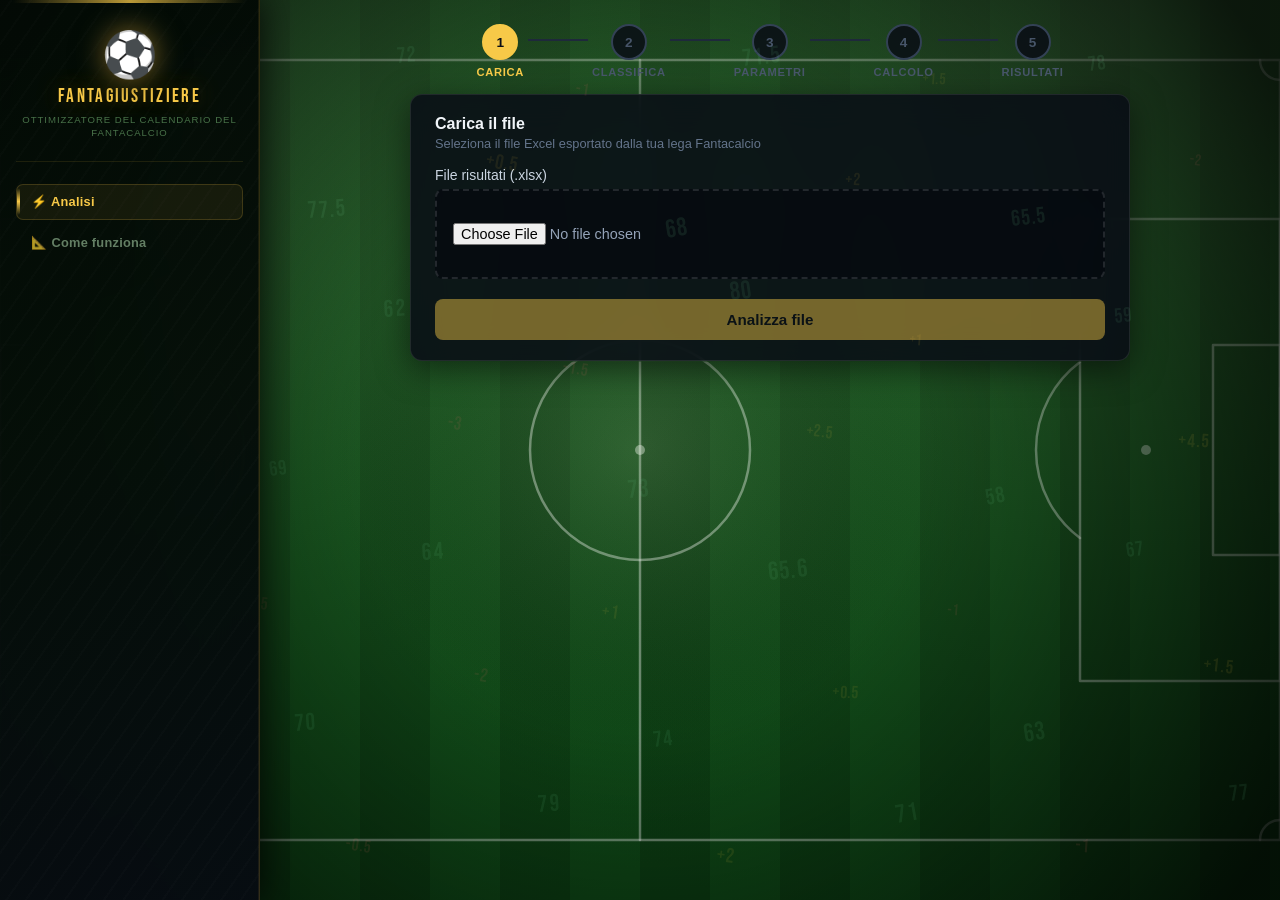
==== commit e5d658c0: "Restructured frontend with more user-friendly modes (no threading, limit autodetected, etc), added e" ====
--- a/src/main/resources/static/index.html
+++ b/src/main/resources/static/index.html
@@ -4,6 +4,8 @@
   <meta charset="UTF-8">
   <meta name="viewport" content="width=device-width, initial-scale=1.0">
   <title>FantaGiustiziere</title>
+  <link rel="preconnect" href="https://fonts.googleapis.com">
+  <link rel="stylesheet" href="https://fonts.googleapis.com/css2?family=Bebas+Neue&display=swap">
   <style>
     *, *::before, *::after { box-sizing: border-box; margin: 0; padding: 0; }
     [hidden] { display: none !important; }
@@ -12,7 +14,6 @@
       font-family: -apple-system, BlinkMacSystemFont, 'Segoe UI', Roboto, sans-serif;
       color: #e2e8f0;
       min-height: 100vh;
-      padding: 1rem 1rem 2rem;
     }
 
     /* ── Football pitch background ───────────────────────────────────── */
@@ -23,25 +24,153 @@
       z-index: -1;
     }
 
-    /* ── Layout ──────────────────────────────────────────────────────── */
-    .container { max-width: 760px; margin: 0 auto; }
-
-    header {
+    /* ── Sidebar layout ──────────────────────────────────────────────── */
+    .layout { display: flex; min-height: 100vh; }
+
+    .sidebar {
+      width: 260px;
+      flex-shrink: 0;
+      position: sticky;
+      top: 0;
+      height: 100vh;
+      background: linear-gradient(160deg,
+        rgba(3, 10, 5, 0.97) 0%,
+        rgba(5, 14, 8, 0.96) 45%,
+        rgba(7, 12, 18, 0.97) 100%
+      );
+      border-right: 1px solid rgba(247,201,72,0.18);
+      box-shadow: 2px 0 32px rgba(0,0,0,0.75), inset -1px 0 0 rgba(247,201,72,0.08);
+      backdrop-filter: blur(28px);
+      -webkit-backdrop-filter: blur(28px);
+      padding: 2rem 1rem 1.5rem;
+      display: flex;
+      flex-direction: column;
+      z-index: 200;
+      overflow: hidden;
+    }
+    .sidebar::before {
+      content: '';
+      position: absolute;
+      inset: 0;
+      background: repeating-linear-gradient(
+        -55deg,
+        transparent,
+        transparent 14px,
+        rgba(255,255,255,0.012) 14px,
+        rgba(255,255,255,0.012) 16px
+      );
+      pointer-events: none;
+    }
+    .sidebar::after {
+      content: '';
+      position: absolute;
+      top: 0; left: 0; right: 0;
+      height: 3px;
+      background: linear-gradient(90deg, transparent 5%, rgba(247,201,72,0.75) 50%, transparent 95%);
+    }
+
+    .sidebar-brand {
+      position: relative;
       text-align: center;
-      margin-bottom: 1rem;
-    }
-    header h1 {
-      font-size: 1.6rem;
-      font-weight: 700;
+      padding-bottom: 1.35rem;
+      border-bottom: 1px solid rgba(247,201,72,0.1);
+      margin-bottom: 1.35rem;
+    }
+    .sidebar-logo {
+      font-size: 2.8rem;
+      line-height: 1;
+      margin-bottom: 0.5rem;
+      display: block;
+      filter: drop-shadow(0 0 14px rgba(247,201,72,0.5)) drop-shadow(0 3px 10px rgba(0,0,0,0.7));
+      animation: ball-pulse 3.5s ease-in-out infinite;
+    }
+    @keyframes ball-pulse {
+      0%, 100% { filter: drop-shadow(0 0 10px rgba(247,201,72,0.4)) drop-shadow(0 3px 8px rgba(0,0,0,0.7)); transform: scale(1); }
+      50%       { filter: drop-shadow(0 0 22px rgba(247,201,72,0.65)) drop-shadow(0 4px 14px rgba(0,0,0,0.7)); transform: scale(1.07); }
+    }
+    .sidebar-title {
+      font-family: 'Bebas Neue', 'Impact', sans-serif;
+      font-size: 1.2rem;
+      font-weight: 400;
+      letter-spacing: 0.12em;
       color: #f7c948;
-      letter-spacing: -0.5px;
-      text-shadow: 0 2px 16px rgba(0,0,0,0.7);
-    }
-    header p {
-      color: #cbd5e1;
-      margin-top: 0.2rem;
-      font-size: 0.85rem;
-      text-shadow: 0 1px 6px rgba(0,0,0,0.9);
+      text-shadow: 0 0 24px rgba(247,201,72,0.45), 0 1px 10px rgba(0,0,0,0.9);
+    }
+    .sidebar-subtitle {
+      font-size: 0.6rem;
+      color: rgba(90, 140, 90, 0.8);
+      margin-top: 0.3rem;
+      line-height: 1.4;
+      text-transform: uppercase;
+      letter-spacing: 0.1em;
+    }
+
+    .sidebar-nav { position: relative; display: flex; flex-direction: column; gap: 0.3rem; }
+    .nav-link {
+      display: block;
+      padding: 0.6rem 0.9rem;
+      border-radius: 7px;
+      text-decoration: none;
+      font-size: 0.8rem;
+      font-weight: 600;
+      color: rgba(140, 175, 140, 0.7);
+      border: 1px solid transparent;
+      transition: all 0.2s;
+      position: relative;
+      overflow: hidden;
+      letter-spacing: 0.02em;
+    }
+    .nav-link::before {
+      content: '';
+      position: absolute;
+      left: 0; top: 10%; bottom: 10%;
+      width: 2.5px;
+      background: linear-gradient(180deg, transparent, #f7c948, transparent);
+      border-radius: 0 2px 2px 0;
+      transform: scaleY(0);
+      transform-origin: center;
+      transition: transform 0.2s;
+    }
+    .nav-link:hover { color: #e2e8f0; background: rgba(255,255,255,0.05); border-color: rgba(255,255,255,0.07); }
+    .nav-link:hover::before { transform: scaleY(0.5); }
+    .nav-link.active { color: #f7c948; background: rgba(247,201,72,0.07); border-color: rgba(247,201,72,0.18); }
+    .nav-link.active::before { transform: scaleY(1); }
+
+    .content { flex: 1; min-width: 0; padding: 1.5rem 2rem 3rem; overflow-y: auto; }
+    .content-inner { max-width: 100%; }
+    /* Constrain wizard steps and step bar to readable width; step 5 expands freely */
+    .content-inner > * { max-width: 720px; margin-left: auto; margin-right: auto; }
+    #step5 { max-width: 100%; }
+
+    /* ── Floating bonus numbers ──────────────────────────────────────── */
+    .bonus-layer {
+      position: fixed;
+      inset: 0;
+      z-index: 50;
+      pointer-events: none;
+      overflow: hidden;
+    }
+    .bonus-num {
+      position: absolute;
+      left: var(--x);
+      top: var(--y);
+      font-size: var(--sz);
+      opacity: var(--op);
+      font-family: 'Bebas Neue', 'Impact', sans-serif;
+      letter-spacing: 0.05em;
+      line-height: 1;
+      white-space: nowrap;
+      transform: rotate(var(--rot));
+      animation: bonus-drift var(--dur) ease-in-out var(--dl) infinite;
+    }
+    .bonus-num.pos { color: #f7c948; }
+    .bonus-num.neg { color: #f87171; }
+    .bonus-num.neutral { color: #86efac; }
+    @keyframes bonus-drift {
+      0%   { transform: rotate(var(--rot)) translateY(0px); }
+      28%  { transform: rotate(calc(var(--rot) + 4deg)) translateY(-14px); }
+      72%  { transform: rotate(calc(var(--rot) - 3deg)) translateY(9px); }
+      100% { transform: rotate(var(--rot)) translateY(0px); }
     }
 
     /* ── Step indicator ──────────────────────────────────────────────── */
@@ -115,6 +244,11 @@
       -webkit-backdrop-filter: blur(16px);
       box-shadow: 0 8px 32px rgba(0,0,0,0.5);
       position: relative;
+    }
+    /* Results card sits above the floating bonus layer (z-index 50) */
+    #step5 .card {
+      background: rgba(7, 9, 16, 0.97);
+      z-index: 60;
     }
 
     .card-title {
@@ -164,6 +298,33 @@
       font-size: 0.9rem;
     }
     input[type="number"]:focus { outline: none; border-color: #f7c948; }
+
+    .coverage-info {
+      margin-bottom: 0.6rem;
+      font-size: 0.8rem;
+      color: #64748b;
+      line-height: 1.5;
+    }
+
+    .coverage-grid { display: flex; flex-direction: column; gap: 0.4rem; }
+    .coverage-row {
+      display: grid;
+      grid-template-columns: auto 1fr auto auto;
+      align-items: center;
+      column-gap: 1rem;
+      padding: 0.65rem 1rem;
+      background: rgba(5,8,15,0.75);
+      border: 1px solid rgba(255,255,255,0.1);
+      border-radius: 8px;
+      cursor: pointer;
+      transition: border-color 0.15s, background 0.15s;
+    }
+    .coverage-row:has(input:checked) { border-color: #f7c948; background: rgba(30,25,5,0.85); }
+    .coverage-row input[type="radio"] { accent-color: #f7c948; }
+    .coverage-name  { font-size: 0.9rem; font-weight: 600; color: #e2e8f0; }
+    .coverage-count { font-size: 0.82rem; color: #94a3b8; font-variant-numeric: tabular-nums; white-space: nowrap; }
+    .coverage-hint  { font-size: 0.78rem; color: #64748b; white-space: nowrap; text-align: right; }
+    .coverage-hint.slow { color: #f59e0b; }
 
     .radio-group { display: flex; gap: 1rem; }
     .radio-option {
@@ -328,6 +489,8 @@
     .rank-3 { background: rgba(180,120,60,0.15); color: #c8956c; font-weight: 600; }
     .rank-other { color: #475569; }
     .pct-bar { display: block; font-size: 0.68rem; margin-top: 1px; color: #475569; }
+    th.col-total { color: #475569; border-left: 1px solid rgba(255,255,255,0.07); }
+    td.col-total-val { color: #64748b; font-size: 0.8rem; font-variant-numeric: tabular-nums; border-left: 1px solid rgba(255,255,255,0.07); }
 
     /* ── Tabs (step 5) ───────────────────────────────────────────────── */
     .tab-bar {
@@ -448,40 +611,144 @@
 <!-- Football pitch SVG background -->
 <svg class="field-bg" viewBox="0 0 1400 900" preserveAspectRatio="xMidYMid slice"
      xmlns="http://www.w3.org/2000/svg" aria-hidden="true">
-  <rect width="1400" height="900" fill="#1a6025"/>
   <defs>
     <pattern id="mow" x="0" y="0" width="140" height="900" patternUnits="userSpaceOnUse">
-      <rect x="0" y="0" width="70" height="900" fill="rgba(0,0,0,0.07)"/>
+      <rect x="0" y="0" width="140" height="900" fill="#0e4716"/>
+      <rect x="0" y="0" width="70"  height="900" fill="#0b3c12"/>
     </pattern>
+    <!-- Stadium floodlights from top corners -->
+    <radialGradient id="fl1" cx="210" cy="0" r="1050" gradientUnits="userSpaceOnUse">
+      <stop offset="0%"   stop-color="rgba(210,255,190,0.22)"/>
+      <stop offset="55%"  stop-color="rgba(160,220,140,0.06)"/>
+      <stop offset="100%" stop-color="rgba(0,0,0,0)"/>
+    </radialGradient>
+    <radialGradient id="fl2" cx="1190" cy="0" r="1050" gradientUnits="userSpaceOnUse">
+      <stop offset="0%"   stop-color="rgba(210,255,190,0.22)"/>
+      <stop offset="55%"  stop-color="rgba(160,220,140,0.06)"/>
+      <stop offset="100%" stop-color="rgba(0,0,0,0)"/>
+    </radialGradient>
+    <!-- Warm centre glow (pitch illuminated in middle) -->
+    <radialGradient id="cg" cx="700" cy="450" r="320" gradientUnits="userSpaceOnUse">
+      <stop offset="0%"   stop-color="rgba(255,255,220,0.10)"/>
+      <stop offset="100%" stop-color="rgba(0,0,0,0)"/>
+    </radialGradient>
+    <!-- Deep vignette at edges -->
+    <radialGradient id="vig" cx="700" cy="450" r="740" gradientUnits="userSpaceOnUse">
+      <stop offset="38%"  stop-color="rgba(0,0,0,0)"/>
+      <stop offset="100%" stop-color="rgba(0,0,0,0.76)"/>
+    </radialGradient>
   </defs>
+
+  <!-- Base grass -->
   <rect width="1400" height="900" fill="url(#mow)"/>
-  <g fill="none" stroke="rgba(255,255,255,0.30)" stroke-width="3" stroke-linecap="round" stroke-linejoin="round">
+
+  <!-- Pitch markings -->
+  <g fill="none" stroke="rgba(255,255,255,0.40)" stroke-width="2.5" stroke-linecap="round" stroke-linejoin="round">
     <rect x="60" y="60" width="1280" height="780"/>
     <line x1="700" y1="60" x2="700" y2="840"/>
     <circle cx="700" cy="450" r="110"/>
-    <rect x="60" y="219" width="200" height="462"/>
-    <rect x="60" y="345" width="67" height="210"/>
+    <rect x="60"   y="219" width="200" height="462"/>
+    <rect x="60"   y="345" width="67"  height="210"/>
     <rect x="1140" y="219" width="200" height="462"/>
-    <rect x="1273" y="345" width="67" height="210"/>
+    <rect x="1273" y="345" width="67"  height="210"/>
     <path d="M 260 362 A 110 110 0 0 1 260 538"/>
     <path d="M 1140 538 A 110 110 0 0 1 1140 362"/>
-    <path d="M 80 60  A 20 20 0 0 1 60 80"/>
+    <path d="M 80 60   A 20 20 0 0 1 60 80"/>
     <path d="M 1320 60 A 20 20 0 0 0 1340 80"/>
-    <path d="M 60 820 A 20 20 0 0 1 80 840"/>
+    <path d="M 60 820  A 20 20 0 0 1 80 840"/>
     <path d="M 1320 840 A 20 20 0 0 1 1340 820"/>
+    <!-- Goals -->
+    <rect x="16"   y="388" width="44" height="124" stroke="rgba(255,255,255,0.22)"/>
+    <rect x="1340" y="388" width="44" height="124" stroke="rgba(255,255,255,0.22)"/>
   </g>
-  <g fill="rgba(255,255,255,0.30)">
-    <circle cx="700" cy="450" r="5"/>
-    <circle cx="194" cy="450" r="5"/>
+  <g fill="rgba(255,255,255,0.40)">
+    <circle cx="700"  cy="450" r="5"/>
+    <circle cx="194"  cy="450" r="5"/>
     <circle cx="1206" cy="450" r="5"/>
   </g>
+
+  <!-- Lighting & atmosphere -->
+  <rect width="1400" height="900" fill="url(#fl1)"/>
+  <rect width="1400" height="900" fill="url(#fl2)"/>
+  <rect width="1400" height="900" fill="url(#cg)"/>
+  <rect width="1400" height="900" fill="url(#vig)"/>
 </svg>
 
-<div class="container">
-  <header>
-    <h1>⚽ FantaGiustiziere</h1>
-    <p>Ottimizzatore del calendario del Fantacalcio</p>
-  </header>
+<!-- Floating fanta bonus numbers -->
+<div class="bonus-layer" aria-hidden="true">
+  <!-- Row 1: y 4-13% -->
+  <span class="bonus-num neutral" style="--x:5%;  --y:4%;  --sz:1.6rem; --op:0.09; --rot:-7deg;  --dur:20s; --dl:-3s">66</span>
+  <span class="bonus-num pos"     style="--x:18%; --y:7%;  --sz:1.2rem; --op:0.08; --rot:5deg;   --dur:23s; --dl:-8s">+3</span>
+  <span class="bonus-num neutral" style="--x:31%; --y:5%;  --sz:1.4rem; --op:0.08; --rot:-3deg;  --dur:19s; --dl:-1s">72</span>
+  <span class="bonus-num neg"     style="--x:45%; --y:9%;  --sz:1.1rem; --op:0.09; --rot:9deg;   --dur:22s; --dl:-6s">-1</span>
+  <span class="bonus-num neutral" style="--x:58%; --y:5%;  --sz:1.5rem; --op:0.08; --rot:-6deg;  --dur:18s; --dl:-4s">71.5</span>
+  <span class="bonus-num pos"     style="--x:72%; --y:8%;  --sz:1.0rem; --op:0.08; --rot:4deg;   --dur:25s; --dl:-9s">+1.5</span>
+  <span class="bonus-num neutral" style="--x:85%; --y:6%;  --sz:1.3rem; --op:0.09; --rot:-8deg;  --dur:21s; --dl:-2s">78</span>
+  <!-- Row 2: y 17-26% -->
+  <span class="bonus-num neg"     style="--x:9%;  --y:19%; --sz:1.2rem; --op:0.08; --rot:6deg;   --dur:24s; --dl:-7s">-0.5</span>
+  <span class="bonus-num neutral" style="--x:24%; --y:22%; --sz:1.5rem; --op:0.09; --rot:-4deg;  --dur:20s; --dl:-3s">77.5</span>
+  <span class="bonus-num pos"     style="--x:38%; --y:17%; --sz:1.3rem; --op:0.08; --rot:11deg;  --dur:17s; --dl:-5s">+0.5</span>
+  <span class="bonus-num neutral" style="--x:52%; --y:24%; --sz:1.6rem; --op:0.09; --rot:-9deg;  --dur:22s; --dl:-1s">68</span>
+  <span class="bonus-num pos"     style="--x:66%; --y:19%; --sz:1.1rem; --op:0.08; --rot:3deg;   --dur:19s; --dl:-8s">+2</span>
+  <span class="bonus-num neutral" style="--x:79%; --y:23%; --sz:1.4rem; --op:0.09; --rot:-7deg;  --dur:23s; --dl:-4s">65.5</span>
+  <span class="bonus-num neg"     style="--x:93%; --y:17%; --sz:1.0rem; --op:0.08; --rot:8deg;   --dur:21s; --dl:-6s">-2</span>
+  <!-- Row 3: y 31-41% -->
+  <span class="bonus-num neutral" style="--x:3%;  --y:33%; --sz:1.4rem; --op:0.09; --rot:-5deg;  --dur:18s; --dl:-2s">75</span>
+  <span class="bonus-num pos"     style="--x:16%; --y:38%; --sz:1.2rem; --op:0.08; --rot:7deg;   --dur:25s; --dl:-9s">+3.5</span>
+  <span class="bonus-num neutral" style="--x:30%; --y:33%; --sz:1.5rem; --op:0.08; --rot:-3deg;  --dur:20s; --dl:-4s">62</span>
+  <span class="bonus-num neg"     style="--x:44%; --y:40%; --sz:1.1rem; --op:0.09; --rot:10deg;  --dur:23s; --dl:-7s">-1.5</span>
+  <span class="bonus-num neutral" style="--x:57%; --y:31%; --sz:1.6rem; --op:0.08; --rot:-8deg;  --dur:19s; --dl:-1s">80</span>
+  <span class="bonus-num pos"     style="--x:71%; --y:37%; --sz:1.0rem; --op:0.09; --rot:5deg;   --dur:22s; --dl:-5s">+1</span>
+  <span class="bonus-num neutral" style="--x:87%; --y:34%; --sz:1.3rem; --op:0.08; --rot:-6deg;  --dur:17s; --dl:-3s">59</span>
+  <!-- Row 4: y 45-55% -->
+  <span class="bonus-num pos"     style="--x:7%;  --y:47%; --sz:1.5rem; --op:0.09; --rot:4deg;   --dur:21s; --dl:-8s">+4</span>
+  <span class="bonus-num neutral" style="--x:21%; --y:51%; --sz:1.3rem; --op:0.08; --rot:-7deg;  --dur:24s; --dl:-2s">69</span>
+  <span class="bonus-num neg"     style="--x:35%; --y:46%; --sz:1.2rem; --op:0.09; --rot:9deg;   --dur:20s; --dl:-6s">-3</span>
+  <span class="bonus-num neutral" style="--x:49%; --y:53%; --sz:1.6rem; --op:0.08; --rot:-4deg;  --dur:18s; --dl:-9s">73</span>
+  <span class="bonus-num pos"     style="--x:63%; --y:47%; --sz:1.1rem; --op:0.09; --rot:6deg;   --dur:23s; --dl:-4s">+2.5</span>
+  <span class="bonus-num neutral" style="--x:77%; --y:54%; --sz:1.4rem; --op:0.08; --rot:-11deg; --dur:19s; --dl:-1s">58</span>
+  <span class="bonus-num pos"     style="--x:92%; --y:48%; --sz:1.2rem; --op:0.09; --rot:3deg;   --dur:25s; --dl:-7s">+4.5</span>
+  <!-- Row 5: y 59-68% -->
+  <span class="bonus-num neutral" style="--x:4%;  --y:62%; --sz:1.4rem; --op:0.08; --rot:-9deg;  --dur:22s; --dl:-5s">76</span>
+  <span class="bonus-num neg"     style="--x:19%; --y:66%; --sz:1.1rem; --op:0.09; --rot:7deg;   --dur:20s; --dl:-3s">-0.5</span>
+  <span class="bonus-num neutral" style="--x:33%; --y:60%; --sz:1.5rem; --op:0.08; --rot:-3deg;  --dur:17s; --dl:-8s">64</span>
+  <span class="bonus-num pos"     style="--x:47%; --y:67%; --sz:1.2rem; --op:0.09; --rot:8deg;   --dur:24s; --dl:-2s">+1</span>
+  <span class="bonus-num neutral" style="--x:60%; --y:62%; --sz:1.6rem; --op:0.08; --rot:-6deg;  --dur:21s; --dl:-6s">65.6</span>
+  <span class="bonus-num neg"     style="--x:74%; --y:67%; --sz:1.0rem; --op:0.09; --rot:4deg;   --dur:19s; --dl:-9s">-1</span>
+  <span class="bonus-num neutral" style="--x:88%; --y:60%; --sz:1.3rem; --op:0.08; --rot:-8deg;  --dur:23s; --dl:-4s">67</span>
+  <!-- Row 6: y 73-82% -->
+  <span class="bonus-num pos"     style="--x:8%;  --y:75%; --sz:1.3rem; --op:0.09; --rot:5deg;   --dur:20s; --dl:-7s">+3</span>
+  <span class="bonus-num neutral" style="--x:23%; --y:79%; --sz:1.5rem; --op:0.08; --rot:-4deg;  --dur:22s; --dl:-1s">70</span>
+  <span class="bonus-num neg"     style="--x:37%; --y:74%; --sz:1.2rem; --op:0.09; --rot:10deg;  --dur:18s; --dl:-5s">-2</span>
+  <span class="bonus-num neutral" style="--x:51%; --y:81%; --sz:1.4rem; --op:0.08; --rot:-7deg;  --dur:25s; --dl:-3s">74</span>
+  <span class="bonus-num pos"     style="--x:65%; --y:76%; --sz:1.1rem; --op:0.09; --rot:3deg;   --dur:21s; --dl:-8s">+0.5</span>
+  <span class="bonus-num neutral" style="--x:80%; --y:80%; --sz:1.6rem; --op:0.08; --rot:-9deg;  --dur:19s; --dl:-6s">63</span>
+  <span class="bonus-num pos"     style="--x:94%; --y:73%; --sz:1.2rem; --op:0.09; --rot:6deg;   --dur:23s; --dl:-2s">+1.5</span>
+  <!-- Row 7: y 87-96% -->
+  <span class="bonus-num neutral" style="--x:12%; --y:88%; --sz:1.4rem; --op:0.08; --rot:-5deg;  --dur:24s; --dl:-4s">55</span>
+  <span class="bonus-num neg"     style="--x:27%; --y:93%; --sz:1.1rem; --op:0.09; --rot:8deg;   --dur:17s; --dl:-9s">-0.5</span>
+  <span class="bonus-num neutral" style="--x:42%; --y:88%; --sz:1.5rem; --op:0.08; --rot:-3deg;  --dur:20s; --dl:-1s">79</span>
+  <span class="bonus-num pos"     style="--x:56%; --y:94%; --sz:1.3rem; --op:0.09; --rot:7deg;   --dur:22s; --dl:-7s">+2</span>
+  <span class="bonus-num neutral" style="--x:70%; --y:89%; --sz:1.6rem; --op:0.08; --rot:-10deg; --dur:19s; --dl:-5s">71</span>
+  <span class="bonus-num neg"     style="--x:84%; --y:93%; --sz:1.2rem; --op:0.09; --rot:4deg;   --dur:25s; --dl:-3s">-1</span>
+  <span class="bonus-num neutral" style="--x:96%; --y:87%; --sz:1.4rem; --op:0.08; --rot:-6deg;  --dur:21s; --dl:-8s">77</span>
+</div>
+
+<div class="layout">
+  <aside class="sidebar">
+    <div class="sidebar-brand">
+      <div class="sidebar-logo">⚽</div>
+      <div class="sidebar-title">FantaGiustiziere</div>
+      <div class="sidebar-subtitle">Ottimizzatore del calendario del Fantacalcio</div>
+    </div>
+    <nav class="sidebar-nav">
+      <a href="index.html" class="nav-link active">⚡ Analisi</a>
+      <a href="info.html" class="nav-link">📐 Come funziona</a>
+    </nav>
+  </aside>
+
+  <main class="content">
+  <div class="content-inner">
 
   <!-- Step indicator -->
   <div class="steps-bar">
@@ -613,31 +880,12 @@
   <div id="step4" hidden>
     <div class="card">
       <div class="card-title">Impostazioni calcolo</div>
-      <div class="card-subtitle">Configura il numero di permutazioni e la modalità di esecuzione</div>
+      <div class="card-subtitle">Scegli quante permutazioni del calendario vuoi analizzare</div>
 
       <div class="field">
-        <label>Limite permutazioni <small>— -1 = illimitato (può richiedere molto tempo)</small></label>
-        <input type="number" id="settingLimit" value="5000" min="-1" step="1000">
-      </div>
-
-      <div class="field">
-        <label>Modalità di esecuzione</label>
-        <div class="radio-group">
-          <label class="radio-option">
-            <input type="radio" name="threads" value="1">
-            <div>
-              <div class="radio-label">Monothread</div>
-              <div class="radio-desc">Singolo core, deterministico</div>
-            </div>
-          </label>
-          <label class="radio-option">
-            <input type="radio" name="threads" value="-1" checked>
-            <div>
-              <div class="radio-label">Multithread</div>
-              <div class="radio-desc">Tutti i core, più veloce</div>
-            </div>
-          </label>
-        </div>
+        <label>Profondità di analisi</label>
+        <p id="coverageInfo" class="coverage-info"></p>
+        <div id="settingCoverage" class="coverage-grid"></div>
       </div>
 
       <div id="step4Error" class="error-box" hidden></div>
@@ -757,7 +1005,9 @@
     </div>
   </div>
 
-</div>
+  </div><!-- /.content-inner -->
+  </main>
+</div><!-- /.layout -->
 
 <script>
   // ── State ────────────────────────────────────────────────────────────────
@@ -881,6 +1131,7 @@
       state.goalLimit     = parseInt(document.getElementById('settingGoalLimit').value,  10);
       state.goalOffset    = parseInt(document.getElementById('settingGoalOffset').value, 10);
       goTo(4);
+      populateCoverageSelect();
     } catch (err) {
       step3Error.textContent = 'Errore di validazione: ' + err.message;
       step3Error.hidden = false;
@@ -890,6 +1141,51 @@
     }
   });
 
+  // ── Coverage tier helpers ────────────────────────────────────────────────
+  function factorial(n) {
+    let r = 1;
+    for (let i = 2; i <= n; i++) r *= i;
+    return r;
+  }
+
+  function populateCoverageSelect() {
+    const n     = state.playerCount;
+    const total = factorial(n);
+    const fmtN  = v => v.toLocaleString('it-IT');
+    const grid  = document.getElementById('settingCoverage');
+    const info  = document.getElementById('coverageInfo');
+
+    info.textContent =
+      `Per la tua lega da ${n} giocatori, il numero totale di permutazioni è ${fmtN(total)}.`;
+
+    const fixed = [
+      { name: 'Rapido',       limit: 1000,   hint: '< 1s',    slow: false },
+      { name: 'Bilanciato',   limit: 10000,  hint: '~5–10s',  slow: false },
+      { name: 'Approfondito', limit: 100000, hint: '~30–60s', slow: false },
+    ];
+    const completeHint = n >= 11 ? '⚠ potrebbe richiedere ore'
+                        : n >= 9  ? '~qualche minuto'
+                        :           '~pochi secondi';
+
+    const tiers = fixed
+      .filter(t => t.limit < total)
+      .map(t => ({ name: t.name, limit: t.limit, hint: t.hint, slow: false }));
+
+    tiers.push({ name: 'Completo', limit: -1, hint: completeHint, slow: n >= 11 });
+
+    const defaultIdx = Math.min(1, tiers.length - 1);
+    grid.innerHTML = tiers.map((t, i) => {
+      const countLabel = t.limit === -1 ? fmtN(total) : fmtN(t.limit);
+      const hintClass  = t.slow ? 'coverage-hint slow' : 'coverage-hint';
+      return `<label class="coverage-row">
+        <input type="radio" name="coverage" value="${t.limit}"${i === defaultIdx ? ' checked' : ''}>
+        <span class="coverage-name">${t.name}</span>
+        <span class="coverage-count">${countLabel} perm</span>
+        <span class="${hintClass}">${t.hint}</span>
+      </label>`;
+    }).join('');
+  }
+
   // ── Step 4: run ──────────────────────────────────────────────────────────
   const step4Error = document.getElementById('step4Error');
   const btnRun     = document.getElementById('btnRun');
@@ -902,8 +1198,6 @@
   btnRun.addEventListener('click', async () => {
     step4Error.hidden = true;
     btnRun.disabled = true;
-
-    const threads = document.querySelector('input[name="threads"]:checked').value;
 
     // ── Immediately show step 5 with Tab 1 ready ──────────────────────────
     const ha = state.homeAdvantage;
@@ -930,8 +1224,8 @@
         homeAdvantage:    state.homeAdvantage,
         goalLimit:        state.goalLimit,
         goalOffset:       state.goalOffset,
-        threads:          threads,
-        permutationLimit: document.getElementById('settingLimit').value,
+        threads:          -1,
+        permutationLimit: document.querySelector('input[name="coverage"]:checked').value,
       });
       const resp = await fetch('/run', { method: 'POST', body });
       if (!resp.ok) throw new Error(await resp.text() || `Errore HTTP ${resp.status}`);
@@ -1159,9 +1453,11 @@
     const n = data.statistics[0]?.positions.length ?? 0;
     let html = '<thead><tr><th class="col-name">Giocatore</th>';
     for (let i = 0; i < n; i++) html += `<th>${i + 1}°</th>`;
+    html += '<th class="col-total" title="Permutazioni totali analizzate per questo giocatore">Totale</th>';
     html += '</tr></thead><tbody>';
 
     for (const s of data.statistics) {
+      const total = s.positions.reduce((a, b) => a + b, 0);
       html += `<tr><td class="col-name">${esc(s.player)}</td>`;
       for (let i = 0; i < n; i++) {
         const pct   = s.percentages[i];
@@ -1171,6 +1467,7 @@
                 `<span class="pos-cell ${cls}">${pct}%` +
                 `<span class="pct-bar">${count.toLocaleString('it-IT')}</span></span></td>`;
       }
+      html += `<td class="col-total-val">${total.toLocaleString('it-IT')}</td>`;
       html += '</tr>';
     }
     html += '</tbody>';
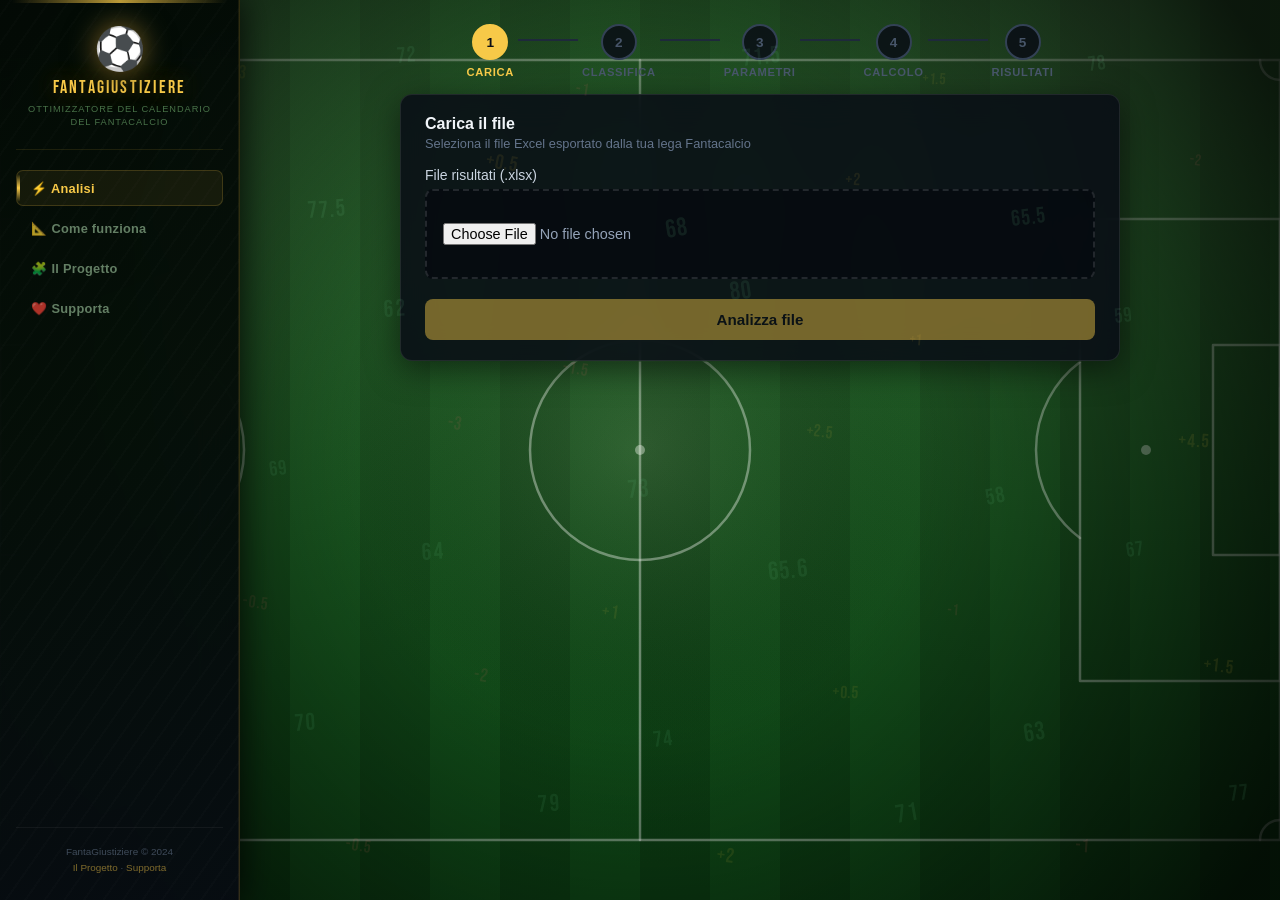
==== commit 56c1ac25: "Improved exception handling + error management, added some aesthetical changes" ====
--- a/src/main/resources/static/index.html
+++ b/src/main/resources/static/index.html
@@ -3,175 +3,23 @@
 <head>
   <meta charset="UTF-8">
   <meta name="viewport" content="width=device-width, initial-scale=1.0">
+  <link rel="icon" type="image/svg+xml" href="favicon.svg">
   <title>FantaGiustiziere</title>
+  <meta name="description" content="Scopri se il calendario del tuo Fantacalcio era davvero contro di te. Analisi statistica gratuita su tutte le possibili combinazioni di calendari.">
+  <meta property="og:type"        content="website">
+  <meta property="og:site_name"   content="FantaGiustiziere">
+  <meta property="og:locale"      content="it_IT">
+  <meta property="og:url"         content="https://PRODUCTION_URL/">
+  <meta property="og:title"       content="FantaGiustiziere — Analisi del calendario">
+  <meta property="og:description" content="Scopri se il calendario del tuo Fantacalcio era davvero contro di te. Analisi statistica gratuita su tutte le possibili combinazioni di calendari.">
   <link rel="preconnect" href="https://fonts.googleapis.com">
   <link rel="stylesheet" href="https://fonts.googleapis.com/css2?family=Bebas+Neue&display=swap">
+  <link rel="stylesheet" href="shared.css">
   <style>
-    *, *::before, *::after { box-sizing: border-box; margin: 0; padding: 0; }
-    [hidden] { display: none !important; }
-
-    body {
-      font-family: -apple-system, BlinkMacSystemFont, 'Segoe UI', Roboto, sans-serif;
-      color: #e2e8f0;
-      min-height: 100vh;
-    }
-
-    /* ── Football pitch background ───────────────────────────────────── */
-    .field-bg {
-      position: fixed;
-      top: 0; left: 0;
-      width: 100%; height: 100%;
-      z-index: -1;
-    }
-
-    /* ── Sidebar layout ──────────────────────────────────────────────── */
-    .layout { display: flex; min-height: 100vh; }
-
-    .sidebar {
-      width: 260px;
-      flex-shrink: 0;
-      position: sticky;
-      top: 0;
-      height: 100vh;
-      background: linear-gradient(160deg,
-        rgba(3, 10, 5, 0.97) 0%,
-        rgba(5, 14, 8, 0.96) 45%,
-        rgba(7, 12, 18, 0.97) 100%
-      );
-      border-right: 1px solid rgba(247,201,72,0.18);
-      box-shadow: 2px 0 32px rgba(0,0,0,0.75), inset -1px 0 0 rgba(247,201,72,0.08);
-      backdrop-filter: blur(28px);
-      -webkit-backdrop-filter: blur(28px);
-      padding: 2rem 1rem 1.5rem;
-      display: flex;
-      flex-direction: column;
-      z-index: 200;
-      overflow: hidden;
-    }
-    .sidebar::before {
-      content: '';
-      position: absolute;
-      inset: 0;
-      background: repeating-linear-gradient(
-        -55deg,
-        transparent,
-        transparent 14px,
-        rgba(255,255,255,0.012) 14px,
-        rgba(255,255,255,0.012) 16px
-      );
-      pointer-events: none;
-    }
-    .sidebar::after {
-      content: '';
-      position: absolute;
-      top: 0; left: 0; right: 0;
-      height: 3px;
-      background: linear-gradient(90deg, transparent 5%, rgba(247,201,72,0.75) 50%, transparent 95%);
-    }
-
-    .sidebar-brand {
-      position: relative;
-      text-align: center;
-      padding-bottom: 1.35rem;
-      border-bottom: 1px solid rgba(247,201,72,0.1);
-      margin-bottom: 1.35rem;
-    }
-    .sidebar-logo {
-      font-size: 2.8rem;
-      line-height: 1;
-      margin-bottom: 0.5rem;
-      display: block;
-      filter: drop-shadow(0 0 14px rgba(247,201,72,0.5)) drop-shadow(0 3px 10px rgba(0,0,0,0.7));
-      animation: ball-pulse 3.5s ease-in-out infinite;
-    }
-    @keyframes ball-pulse {
-      0%, 100% { filter: drop-shadow(0 0 10px rgba(247,201,72,0.4)) drop-shadow(0 3px 8px rgba(0,0,0,0.7)); transform: scale(1); }
-      50%       { filter: drop-shadow(0 0 22px rgba(247,201,72,0.65)) drop-shadow(0 4px 14px rgba(0,0,0,0.7)); transform: scale(1.07); }
-    }
-    .sidebar-title {
-      font-family: 'Bebas Neue', 'Impact', sans-serif;
-      font-size: 1.2rem;
-      font-weight: 400;
-      letter-spacing: 0.12em;
-      color: #f7c948;
-      text-shadow: 0 0 24px rgba(247,201,72,0.45), 0 1px 10px rgba(0,0,0,0.9);
-    }
-    .sidebar-subtitle {
-      font-size: 0.6rem;
-      color: rgba(90, 140, 90, 0.8);
-      margin-top: 0.3rem;
-      line-height: 1.4;
-      text-transform: uppercase;
-      letter-spacing: 0.1em;
-    }
-
-    .sidebar-nav { position: relative; display: flex; flex-direction: column; gap: 0.3rem; }
-    .nav-link {
-      display: block;
-      padding: 0.6rem 0.9rem;
-      border-radius: 7px;
-      text-decoration: none;
-      font-size: 0.8rem;
-      font-weight: 600;
-      color: rgba(140, 175, 140, 0.7);
-      border: 1px solid transparent;
-      transition: all 0.2s;
-      position: relative;
-      overflow: hidden;
-      letter-spacing: 0.02em;
-    }
-    .nav-link::before {
-      content: '';
-      position: absolute;
-      left: 0; top: 10%; bottom: 10%;
-      width: 2.5px;
-      background: linear-gradient(180deg, transparent, #f7c948, transparent);
-      border-radius: 0 2px 2px 0;
-      transform: scaleY(0);
-      transform-origin: center;
-      transition: transform 0.2s;
-    }
-    .nav-link:hover { color: #e2e8f0; background: rgba(255,255,255,0.05); border-color: rgba(255,255,255,0.07); }
-    .nav-link:hover::before { transform: scaleY(0.5); }
-    .nav-link.active { color: #f7c948; background: rgba(247,201,72,0.07); border-color: rgba(247,201,72,0.18); }
-    .nav-link.active::before { transform: scaleY(1); }
-
-    .content { flex: 1; min-width: 0; padding: 1.5rem 2rem 3rem; overflow-y: auto; }
+    /* ── Content layout override ─────────────────────────────────────── */
     .content-inner { max-width: 100%; }
-    /* Constrain wizard steps and step bar to readable width; step 5 expands freely */
     .content-inner > * { max-width: 720px; margin-left: auto; margin-right: auto; }
     #step5 { max-width: 100%; }
-
-    /* ── Floating bonus numbers ──────────────────────────────────────── */
-    .bonus-layer {
-      position: fixed;
-      inset: 0;
-      z-index: 50;
-      pointer-events: none;
-      overflow: hidden;
-    }
-    .bonus-num {
-      position: absolute;
-      left: var(--x);
-      top: var(--y);
-      font-size: var(--sz);
-      opacity: var(--op);
-      font-family: 'Bebas Neue', 'Impact', sans-serif;
-      letter-spacing: 0.05em;
-      line-height: 1;
-      white-space: nowrap;
-      transform: rotate(var(--rot));
-      animation: bonus-drift var(--dur) ease-in-out var(--dl) infinite;
-    }
-    .bonus-num.pos { color: #f7c948; }
-    .bonus-num.neg { color: #f87171; }
-    .bonus-num.neutral { color: #86efac; }
-    @keyframes bonus-drift {
-      0%   { transform: rotate(var(--rot)) translateY(0px); }
-      28%  { transform: rotate(calc(var(--rot) + 4deg)) translateY(-14px); }
-      72%  { transform: rotate(calc(var(--rot) - 3deg)) translateY(9px); }
-      100% { transform: rotate(var(--rot)) translateY(0px); }
-    }
 
     /* ── Step indicator ──────────────────────────────────────────────── */
     .steps-bar {
@@ -218,60 +66,18 @@
       max-width: 60px;
       transition: background 0.25s;
     }
-
-    .step-node.active .step-circle {
-      background: #f7c948;
-      border-color: #f7c948;
-      color: #0a0e16;
-    }
+    .step-node.active .step-circle { background: #f7c948; border-color: #f7c948; color: #0a0e16; }
     .step-node.active .step-label { color: #f7c948; }
-
-    .step-node.done .step-circle {
-      background: #166534;
-      border-color: #16a34a;
-      color: #86efac;
-    }
+    .step-node.done .step-circle { background: #166534; border-color: #16a34a; color: #86efac; }
     .step-node.done .step-label { color: #4ade80; }
     .step-connector.done { background: #166534; }
 
-    /* ── Glass card ──────────────────────────────────────────────────── */
-    .card {
-      background: rgba(10, 14, 22, 0.88);
-      border: 1px solid rgba(255,255,255,0.09);
-      border-radius: 12px;
-      padding: 1.25rem 1.5rem;
-      backdrop-filter: blur(16px);
-      -webkit-backdrop-filter: blur(16px);
-      box-shadow: 0 8px 32px rgba(0,0,0,0.5);
-      position: relative;
-    }
     /* Results card sits above the floating bonus layer (z-index 50) */
-    #step5 .card {
-      background: rgba(7, 9, 16, 0.97);
-      z-index: 60;
-    }
-
-    .card-title {
-      font-size: 1rem;
-      font-weight: 700;
-      color: #f1f5f9;
-      margin-bottom: 0.2rem;
-    }
-    .card-subtitle {
-      font-size: 0.8rem;
-      color: #64748b;
-      margin-bottom: 1rem;
-    }
+    #step5 .card { background: rgba(7, 9, 16, 0.97); z-index: 60; }
 
     /* ── Form fields ─────────────────────────────────────────────────── */
     .field { margin-bottom: 1.25rem; }
-    .field label {
-      display: block;
-      font-size: 0.875rem;
-      font-weight: 500;
-      color: #cbd5e1;
-      margin-bottom: 0.4rem;
-    }
+    .field label { display: block; font-size: 0.875rem; font-weight: 500; color: #cbd5e1; margin-bottom: 0.4rem; }
     .field small { color: #475569; font-size: 0.78rem; }
 
     input[type="file"] {
@@ -299,13 +105,8 @@
     }
     input[type="number"]:focus { outline: none; border-color: #f7c948; }
 
-    .coverage-info {
-      margin-bottom: 0.6rem;
-      font-size: 0.8rem;
-      color: #64748b;
-      line-height: 1.5;
-    }
-
+    /* ── Coverage selector ───────────────────────────────────────────── */
+    .coverage-info { margin-bottom: 0.6rem; font-size: 0.8rem; color: #64748b; line-height: 1.5; }
     .coverage-grid { display: flex; flex-direction: column; gap: 0.4rem; }
     .coverage-row {
       display: grid;
@@ -326,61 +127,7 @@
     .coverage-hint  { font-size: 0.78rem; color: #64748b; white-space: nowrap; text-align: right; }
     .coverage-hint.slow { color: #f59e0b; }
 
-    .radio-group { display: flex; gap: 1rem; }
-    .radio-option {
-      flex: 1;
-      display: flex; align-items: center; gap: 0.6rem;
-      padding: 0.75rem 1rem;
-      background: rgba(5,8,15,0.75);
-      border: 1px solid rgba(255,255,255,0.1);
-      border-radius: 8px;
-      cursor: pointer;
-      transition: border-color 0.15s, background 0.15s;
-    }
-    .radio-option:has(input:checked) {
-      border-color: #f7c948;
-      background: rgba(30,25,5,0.85);
-    }
-    .radio-option input[type="radio"] { accent-color: #f7c948; }
-    .radio-option .radio-label { font-size: 0.9rem; font-weight: 500; }
-    .radio-option .radio-desc { font-size: 0.75rem; color: #64748b; }
-
-    .section-divider {
-      border: none;
-      border-top: 1px solid rgba(255,255,255,0.07);
-      margin: 1.5rem 0;
-    }
-
-    /* ── Buttons ─────────────────────────────────────────────────────── */
-    .btn-row {
-      display: flex;
-      gap: 0.75rem;
-      margin-top: 1rem;
-    }
-    .btn {
-      padding: 0.75rem 1.5rem;
-      border-radius: 8px;
-      font-size: 0.95rem;
-      font-weight: 600;
-      border: none;
-      cursor: pointer;
-      transition: background 0.15s, opacity 0.15s;
-    }
-    .btn-primary {
-      flex: 1;
-      background: #f7c948;
-      color: #0a0e16;
-    }
-    .btn-primary:hover { background: #fad86a; }
-    .btn-primary:disabled { opacity: 0.45; cursor: not-allowed; }
-    .btn-secondary {
-      background: rgba(255,255,255,0.07);
-      color: #94a3b8;
-      border: 1px solid rgba(255,255,255,0.1);
-    }
-    .btn-secondary:hover { background: rgba(255,255,255,0.12); color: #e2e8f0; }
-
-    /* ── Info row / standings (step 2) ──────────────────────────────── */
+    /* ── Info row / standings ─────────────────────────────────────────── */
     .info-row {
       display: flex;
       gap: 2rem;
@@ -392,7 +139,6 @@
     }
     .info-item { font-size: 0.8rem; color: #94a3b8; }
     .info-item strong { color: #f7c948; font-size: 1rem; display: block; }
-
     .standings-wrap { overflow-x: auto; margin-bottom: 0.5rem; }
     .standings-wrap table { min-width: 560px; }
     .standings-wrap tbody td.col-rank { color: #475569; font-size: 0.8rem; }
@@ -424,50 +170,17 @@
     @keyframes spin { to { transform: rotate(360deg); } }
     .loading-text { color: #94a3b8; font-size: 0.9rem; text-align: center; }
 
-    /* ── Banners ─────────────────────────────────────────────────────── */
-    .error-box {
-      background: rgba(45,10,10,0.92);
-      border: 1px solid #7f1d1d;
-      color: #fca5a5;
-      border-radius: 8px;
-      padding: 0.9rem 1.1rem;
-      font-size: 0.875rem;
-      margin-top: 1rem;
-    }
-    .success-box {
-      background: rgba(10,40,20,0.92);
-      border: 1px solid #166534;
-      color: #86efac;
-      border-radius: 8px;
-      padding: 0.9rem 1.1rem;
-      font-size: 0.875rem;
-      margin-top: 1rem;
-    }
-
-    /* ── Results table (step 5) ──────────────────────────────────────── */
-    .meta-row {
-      display: flex;
-      gap: 2rem;
-      margin-bottom: 1.5rem;
-      font-size: 0.875rem;
-      color: #94a3b8;
-    }
+    /* ── Results table ───────────────────────────────────────────────── */
+    .meta-row { display: flex; gap: 2rem; margin-bottom: 1.5rem; font-size: 0.875rem; color: #94a3b8; }
     .meta-row strong { color: #f7c948; font-size: 1.1rem; }
 
     .table-wrap { overflow-x: auto; }
-    table {
-      width: 100%;
-      border-collapse: collapse;
-      font-size: 0.875rem;
-      min-width: 480px;
-    }
+    table { width: 100%; border-collapse: collapse; font-size: 0.875rem; min-width: 480px; }
     thead th {
       padding: 0.35rem 0.5rem;
       text-align: center;
-      font-size: 0.68rem;
-      font-weight: 600;
-      text-transform: uppercase;
-      letter-spacing: 0.06em;
+      font-size: 0.68rem; font-weight: 600;
+      text-transform: uppercase; letter-spacing: 0.06em;
       color: #64748b;
       border-bottom: 1px solid rgba(255,255,255,0.07);
       white-space: nowrap;
@@ -476,12 +189,7 @@
     tbody tr { border-bottom: 1px solid rgba(255,255,255,0.04); transition: background 0.1s; }
     tbody tr:hover { background: rgba(255,255,255,0.04); }
     tbody td { padding: 0.35rem 0.5rem; text-align: center; font-size: 0.82rem; }
-    tbody td.col-name {
-      text-align: left;
-      font-weight: 600;
-      color: #e2e8f0;
-      white-space: nowrap;
-    }
+    tbody td.col-name { text-align: left; font-weight: 600; color: #e2e8f0; white-space: nowrap; }
 
     .pos-cell { border-radius: 4px; display: inline-block; width: 100%; padding: 0.2rem 0; }
     .rank-1 { background: rgba(247,201,72,0.18); color: #f7c948; font-weight: 700; }
@@ -492,20 +200,15 @@
     th.col-total { color: #475569; border-left: 1px solid rgba(255,255,255,0.07); }
     td.col-total-val { color: #64748b; font-size: 0.8rem; font-variant-numeric: tabular-nums; border-left: 1px solid rgba(255,255,255,0.07); }
 
-    /* ── Tabs (step 5) ───────────────────────────────────────────────── */
-    .tab-bar {
-      display: flex;
-      border-bottom: 1px solid rgba(255,255,255,0.07);
-      margin-bottom: 0.75rem;
-    }
+    /* ── Tabs ────────────────────────────────────────────────────────── */
+    .tab-bar { display: flex; border-bottom: 1px solid rgba(255,255,255,0.07); margin-bottom: 0.75rem; }
     .tab-btn {
       padding: 0.35rem 0.85rem;
       background: transparent;
       border: none;
       border-bottom: 2px solid transparent;
       color: #475569;
-      font-size: 0.8rem;
-      font-weight: 600;
+      font-size: 0.8rem; font-weight: 600;
       cursor: pointer;
       transition: color 0.15s, border-color 0.15s;
       margin-bottom: -1px;
@@ -517,15 +220,14 @@
       display: inline-block;
       background: #166534;
       color: #86efac;
-      font-size: 0.62rem;
-      font-weight: 700;
+      font-size: 0.62rem; font-weight: 700;
       border-radius: 10px;
       padding: 1px 6px;
       margin-left: 6px;
       vertical-align: middle;
     }
 
-    /* ── HA Slider (tab 1) ───────────────────────────────────────────── */
+    /* ── HA Slider ───────────────────────────────────────────────────── */
     .ha-slider-wrap {
       margin-bottom: 0.75rem;
       padding: 0.6rem 1rem;
@@ -533,37 +235,16 @@
       border: 1px solid rgba(247,201,72,0.12);
       border-radius: 8px;
     }
-    .ha-slider-header {
-      display: flex;
-      align-items: baseline;
-      justify-content: space-between;
-      margin-bottom: 0.4rem;
-    }
-    .ha-slider-label {
-      font-size: 0.875rem;
-      color: #94a3b8;
-    }
-    .ha-value-display {
-      font-size: 1.2rem;
-      font-weight: 700;
-      color: #f7c948;
-      line-height: 1;
-    }
-    .ha-value-display span {
-      font-size: 0.85rem;
-      font-weight: 400;
-      color: #64748b;
-      margin-left: 2px;
-    }
+    .ha-slider-header { display: flex; align-items: baseline; justify-content: space-between; margin-bottom: 0.4rem; }
+    .ha-slider-label { font-size: 0.875rem; color: #94a3b8; }
+    .ha-value-display { font-size: 1.2rem; font-weight: 700; color: #f7c948; line-height: 1; }
+    .ha-value-display span { font-size: 0.85rem; font-weight: 400; color: #64748b; margin-left: 2px; }
     input[type="range"] {
-      -webkit-appearance: none;
-      appearance: none;
-      width: 100%;
-      height: 6px;
+      -webkit-appearance: none; appearance: none;
+      width: 100%; height: 6px;
       border-radius: 3px;
       background: #1e293b;
-      cursor: pointer;
-      outline: none;
+      cursor: pointer; outline: none;
     }
     input[type="range"]::-webkit-slider-thumb {
       -webkit-appearance: none;
@@ -577,25 +258,14 @@
       width: 22px; height: 22px;
       border-radius: 50%;
       background: #f7c948;
-      cursor: pointer;
-      border: none;
+      cursor: pointer; border: none;
       box-shadow: 0 0 8px rgba(247,201,72,0.45);
     }
-    .ha-minmax {
-      display: flex;
-      justify-content: space-between;
-      font-size: 0.7rem;
-      color: #334155;
-      margin-top: 0.3rem;
-    }
-    .ha-configured-note {
-      font-size: 0.75rem;
-      color: #475569;
-      margin-top: 0.6rem;
-    }
+    .ha-minmax { display: flex; justify-content: space-between; font-size: 0.7rem; color: #334155; margin-top: 0.3rem; }
+    .ha-configured-note { font-size: 0.75rem; color: #475569; margin-top: 0.6rem; }
     .ha-configured-note strong { color: #94a3b8; }
 
-    /* ── Tab 2 inline spinner ────────────────────────────────────────── */
+    /* ── Inline spinner (tab 3 while computing) ──────────────────────── */
     .inline-spinner-wrap {
       display: flex;
       flex-direction: column;
@@ -616,7 +286,6 @@
       <rect x="0" y="0" width="140" height="900" fill="#0e4716"/>
       <rect x="0" y="0" width="70"  height="900" fill="#0b3c12"/>
     </pattern>
-    <!-- Stadium floodlights from top corners -->
     <radialGradient id="fl1" cx="210" cy="0" r="1050" gradientUnits="userSpaceOnUse">
       <stop offset="0%"   stop-color="rgba(210,255,190,0.22)"/>
       <stop offset="55%"  stop-color="rgba(160,220,140,0.06)"/>
@@ -627,22 +296,16 @@
       <stop offset="55%"  stop-color="rgba(160,220,140,0.06)"/>
       <stop offset="100%" stop-color="rgba(0,0,0,0)"/>
     </radialGradient>
-    <!-- Warm centre glow (pitch illuminated in middle) -->
     <radialGradient id="cg" cx="700" cy="450" r="320" gradientUnits="userSpaceOnUse">
       <stop offset="0%"   stop-color="rgba(255,255,220,0.10)"/>
       <stop offset="100%" stop-color="rgba(0,0,0,0)"/>
     </radialGradient>
-    <!-- Deep vignette at edges -->
     <radialGradient id="vig" cx="700" cy="450" r="740" gradientUnits="userSpaceOnUse">
       <stop offset="38%"  stop-color="rgba(0,0,0,0)"/>
       <stop offset="100%" stop-color="rgba(0,0,0,0.76)"/>
     </radialGradient>
   </defs>
-
-  <!-- Base grass -->
   <rect width="1400" height="900" fill="url(#mow)"/>
-
-  <!-- Pitch markings -->
   <g fill="none" stroke="rgba(255,255,255,0.40)" stroke-width="2.5" stroke-linecap="round" stroke-linejoin="round">
     <rect x="60" y="60" width="1280" height="780"/>
     <line x1="700" y1="60" x2="700" y2="840"/>
@@ -657,7 +320,6 @@
     <path d="M 1320 60 A 20 20 0 0 0 1340 80"/>
     <path d="M 60 820  A 20 20 0 0 1 80 840"/>
     <path d="M 1320 840 A 20 20 0 0 1 1340 820"/>
-    <!-- Goals -->
     <rect x="16"   y="388" width="44" height="124" stroke="rgba(255,255,255,0.22)"/>
     <rect x="1340" y="388" width="44" height="124" stroke="rgba(255,255,255,0.22)"/>
   </g>
@@ -666,85 +328,47 @@
     <circle cx="194"  cy="450" r="5"/>
     <circle cx="1206" cy="450" r="5"/>
   </g>
-
-  <!-- Lighting & atmosphere -->
   <rect width="1400" height="900" fill="url(#fl1)"/>
   <rect width="1400" height="900" fill="url(#fl2)"/>
   <rect width="1400" height="900" fill="url(#cg)"/>
   <rect width="1400" height="900" fill="url(#vig)"/>
 </svg>
 
-<!-- Floating fanta bonus numbers -->
-<div class="bonus-layer" aria-hidden="true">
-  <!-- Row 1: y 4-13% -->
-  <span class="bonus-num neutral" style="--x:5%;  --y:4%;  --sz:1.6rem; --op:0.09; --rot:-7deg;  --dur:20s; --dl:-3s">66</span>
-  <span class="bonus-num pos"     style="--x:18%; --y:7%;  --sz:1.2rem; --op:0.08; --rot:5deg;   --dur:23s; --dl:-8s">+3</span>
-  <span class="bonus-num neutral" style="--x:31%; --y:5%;  --sz:1.4rem; --op:0.08; --rot:-3deg;  --dur:19s; --dl:-1s">72</span>
-  <span class="bonus-num neg"     style="--x:45%; --y:9%;  --sz:1.1rem; --op:0.09; --rot:9deg;   --dur:22s; --dl:-6s">-1</span>
-  <span class="bonus-num neutral" style="--x:58%; --y:5%;  --sz:1.5rem; --op:0.08; --rot:-6deg;  --dur:18s; --dl:-4s">71.5</span>
-  <span class="bonus-num pos"     style="--x:72%; --y:8%;  --sz:1.0rem; --op:0.08; --rot:4deg;   --dur:25s; --dl:-9s">+1.5</span>
-  <span class="bonus-num neutral" style="--x:85%; --y:6%;  --sz:1.3rem; --op:0.09; --rot:-8deg;  --dur:21s; --dl:-2s">78</span>
-  <!-- Row 2: y 17-26% -->
-  <span class="bonus-num neg"     style="--x:9%;  --y:19%; --sz:1.2rem; --op:0.08; --rot:6deg;   --dur:24s; --dl:-7s">-0.5</span>
-  <span class="bonus-num neutral" style="--x:24%; --y:22%; --sz:1.5rem; --op:0.09; --rot:-4deg;  --dur:20s; --dl:-3s">77.5</span>
-  <span class="bonus-num pos"     style="--x:38%; --y:17%; --sz:1.3rem; --op:0.08; --rot:11deg;  --dur:17s; --dl:-5s">+0.5</span>
-  <span class="bonus-num neutral" style="--x:52%; --y:24%; --sz:1.6rem; --op:0.09; --rot:-9deg;  --dur:22s; --dl:-1s">68</span>
-  <span class="bonus-num pos"     style="--x:66%; --y:19%; --sz:1.1rem; --op:0.08; --rot:3deg;   --dur:19s; --dl:-8s">+2</span>
-  <span class="bonus-num neutral" style="--x:79%; --y:23%; --sz:1.4rem; --op:0.09; --rot:-7deg;  --dur:23s; --dl:-4s">65.5</span>
-  <span class="bonus-num neg"     style="--x:93%; --y:17%; --sz:1.0rem; --op:0.08; --rot:8deg;   --dur:21s; --dl:-6s">-2</span>
-  <!-- Row 3: y 31-41% -->
-  <span class="bonus-num neutral" style="--x:3%;  --y:33%; --sz:1.4rem; --op:0.09; --rot:-5deg;  --dur:18s; --dl:-2s">75</span>
-  <span class="bonus-num pos"     style="--x:16%; --y:38%; --sz:1.2rem; --op:0.08; --rot:7deg;   --dur:25s; --dl:-9s">+3.5</span>
-  <span class="bonus-num neutral" style="--x:30%; --y:33%; --sz:1.5rem; --op:0.08; --rot:-3deg;  --dur:20s; --dl:-4s">62</span>
-  <span class="bonus-num neg"     style="--x:44%; --y:40%; --sz:1.1rem; --op:0.09; --rot:10deg;  --dur:23s; --dl:-7s">-1.5</span>
-  <span class="bonus-num neutral" style="--x:57%; --y:31%; --sz:1.6rem; --op:0.08; --rot:-8deg;  --dur:19s; --dl:-1s">80</span>
-  <span class="bonus-num pos"     style="--x:71%; --y:37%; --sz:1.0rem; --op:0.09; --rot:5deg;   --dur:22s; --dl:-5s">+1</span>
-  <span class="bonus-num neutral" style="--x:87%; --y:34%; --sz:1.3rem; --op:0.08; --rot:-6deg;  --dur:17s; --dl:-3s">59</span>
-  <!-- Row 4: y 45-55% -->
-  <span class="bonus-num pos"     style="--x:7%;  --y:47%; --sz:1.5rem; --op:0.09; --rot:4deg;   --dur:21s; --dl:-8s">+4</span>
-  <span class="bonus-num neutral" style="--x:21%; --y:51%; --sz:1.3rem; --op:0.08; --rot:-7deg;  --dur:24s; --dl:-2s">69</span>
-  <span class="bonus-num neg"     style="--x:35%; --y:46%; --sz:1.2rem; --op:0.09; --rot:9deg;   --dur:20s; --dl:-6s">-3</span>
-  <span class="bonus-num neutral" style="--x:49%; --y:53%; --sz:1.6rem; --op:0.08; --rot:-4deg;  --dur:18s; --dl:-9s">73</span>
-  <span class="bonus-num pos"     style="--x:63%; --y:47%; --sz:1.1rem; --op:0.09; --rot:6deg;   --dur:23s; --dl:-4s">+2.5</span>
-  <span class="bonus-num neutral" style="--x:77%; --y:54%; --sz:1.4rem; --op:0.08; --rot:-11deg; --dur:19s; --dl:-1s">58</span>
-  <span class="bonus-num pos"     style="--x:92%; --y:48%; --sz:1.2rem; --op:0.09; --rot:3deg;   --dur:25s; --dl:-7s">+4.5</span>
-  <!-- Row 5: y 59-68% -->
-  <span class="bonus-num neutral" style="--x:4%;  --y:62%; --sz:1.4rem; --op:0.08; --rot:-9deg;  --dur:22s; --dl:-5s">76</span>
-  <span class="bonus-num neg"     style="--x:19%; --y:66%; --sz:1.1rem; --op:0.09; --rot:7deg;   --dur:20s; --dl:-3s">-0.5</span>
-  <span class="bonus-num neutral" style="--x:33%; --y:60%; --sz:1.5rem; --op:0.08; --rot:-3deg;  --dur:17s; --dl:-8s">64</span>
-  <span class="bonus-num pos"     style="--x:47%; --y:67%; --sz:1.2rem; --op:0.09; --rot:8deg;   --dur:24s; --dl:-2s">+1</span>
-  <span class="bonus-num neutral" style="--x:60%; --y:62%; --sz:1.6rem; --op:0.08; --rot:-6deg;  --dur:21s; --dl:-6s">65.6</span>
-  <span class="bonus-num neg"     style="--x:74%; --y:67%; --sz:1.0rem; --op:0.09; --rot:4deg;   --dur:19s; --dl:-9s">-1</span>
-  <span class="bonus-num neutral" style="--x:88%; --y:60%; --sz:1.3rem; --op:0.08; --rot:-8deg;  --dur:23s; --dl:-4s">67</span>
-  <!-- Row 6: y 73-82% -->
-  <span class="bonus-num pos"     style="--x:8%;  --y:75%; --sz:1.3rem; --op:0.09; --rot:5deg;   --dur:20s; --dl:-7s">+3</span>
-  <span class="bonus-num neutral" style="--x:23%; --y:79%; --sz:1.5rem; --op:0.08; --rot:-4deg;  --dur:22s; --dl:-1s">70</span>
-  <span class="bonus-num neg"     style="--x:37%; --y:74%; --sz:1.2rem; --op:0.09; --rot:10deg;  --dur:18s; --dl:-5s">-2</span>
-  <span class="bonus-num neutral" style="--x:51%; --y:81%; --sz:1.4rem; --op:0.08; --rot:-7deg;  --dur:25s; --dl:-3s">74</span>
-  <span class="bonus-num pos"     style="--x:65%; --y:76%; --sz:1.1rem; --op:0.09; --rot:3deg;   --dur:21s; --dl:-8s">+0.5</span>
-  <span class="bonus-num neutral" style="--x:80%; --y:80%; --sz:1.6rem; --op:0.08; --rot:-9deg;  --dur:19s; --dl:-6s">63</span>
-  <span class="bonus-num pos"     style="--x:94%; --y:73%; --sz:1.2rem; --op:0.09; --rot:6deg;   --dur:23s; --dl:-2s">+1.5</span>
-  <!-- Row 7: y 87-96% -->
-  <span class="bonus-num neutral" style="--x:12%; --y:88%; --sz:1.4rem; --op:0.08; --rot:-5deg;  --dur:24s; --dl:-4s">55</span>
-  <span class="bonus-num neg"     style="--x:27%; --y:93%; --sz:1.1rem; --op:0.09; --rot:8deg;   --dur:17s; --dl:-9s">-0.5</span>
-  <span class="bonus-num neutral" style="--x:42%; --y:88%; --sz:1.5rem; --op:0.08; --rot:-3deg;  --dur:20s; --dl:-1s">79</span>
-  <span class="bonus-num pos"     style="--x:56%; --y:94%; --sz:1.3rem; --op:0.09; --rot:7deg;   --dur:22s; --dl:-7s">+2</span>
-  <span class="bonus-num neutral" style="--x:70%; --y:89%; --sz:1.6rem; --op:0.08; --rot:-10deg; --dur:19s; --dl:-5s">71</span>
-  <span class="bonus-num neg"     style="--x:84%; --y:93%; --sz:1.2rem; --op:0.09; --rot:4deg;   --dur:25s; --dl:-3s">-1</span>
-  <span class="bonus-num neutral" style="--x:96%; --y:87%; --sz:1.4rem; --op:0.08; --rot:-6deg;  --dur:21s; --dl:-8s">77</span>
+<!-- Floating bonus numbers (filled by shared.js) -->
+<div class="bonus-layer" aria-hidden="true"></div>
+
+<!-- Mobile top bar -->
+<div class="mobile-topbar">
+  <a href="index.html" class="mobile-topbar-brand">
+    <span class="mobile-topbar-logo">⚽</span>
+    <span class="mobile-topbar-title">FantaGiustiziere</span>
+  </a>
+  <button class="burger-btn" id="burgerBtn" aria-label="Menu" aria-expanded="false">☰</button>
+</div>
+<div class="mobile-menu" id="mobileMenu" hidden>
+  <a href="index.html"   class="nav-link active">⚡ Analisi</a>
+  <a href="info.html"    class="nav-link">📐 Come funziona</a>
+  <a href="about.html"   class="nav-link">🧩 Il Progetto</a>
+  <a href="support.html" class="nav-link">❤️ Supporta</a>
 </div>
 
 <div class="layout">
   <aside class="sidebar">
     <div class="sidebar-brand">
-      <div class="sidebar-logo">⚽</div>
+      <span class="sidebar-logo">⚽</span>
       <div class="sidebar-title">FantaGiustiziere</div>
       <div class="sidebar-subtitle">Ottimizzatore del calendario del Fantacalcio</div>
     </div>
     <nav class="sidebar-nav">
-      <a href="index.html" class="nav-link active">⚡ Analisi</a>
-      <a href="info.html" class="nav-link">📐 Come funziona</a>
+      <a href="index.html"   class="nav-link active">⚡ Analisi</a>
+      <a href="info.html"    class="nav-link">📐 Come funziona</a>
+      <a href="about.html"   class="nav-link">🧩 Il Progetto</a>
+      <a href="support.html" class="nav-link">❤️ Supporta</a>
     </nav>
+    <div class="sidebar-footer">
+      FantaGiustiziere &copy; 2024<br>
+      <a href="about.html">Il Progetto</a> · <a href="support.html">Supporta</a>
+    </div>
   </aside>
 
   <main class="content">
@@ -975,12 +599,12 @@
       <!-- ── Tab 3: permutation results ───────────────────────────── -->
       <div id="tab3Content" hidden>
 
-        <!-- Spinner while /run is in flight -->
+        <!-- Spinner while job is running -->
         <div id="step5Spinner" class="inline-spinner-wrap">
           <div class="spinner"></div>
           <div class="loading-text">
             Calcolo permutazioni in corso…<br>
-            <span style="font-size:0.78rem;color:#475569">Con tante permutazioni può volerci qualche minuto</span>
+            <span id="progressText" style="font-size:0.78rem;color:#475569">In attesa di avvio…</span>
           </div>
         </div>
 
@@ -1074,7 +698,6 @@
       state.matchdayCount = body.matchdayCount;
       state.matches       = body.matches || [];
 
-      // Populate step 2
       document.getElementById('s2PlayerCount').textContent   = body.playerCount;
       document.getElementById('s2MatchdayCount').textContent = body.matchdayCount;
       renderStandings(body.standings);
@@ -1089,7 +712,7 @@
     }
   });
 
-  // ── Step 2: classifica — just navigate ──────────────────────────────────
+  // ── Step 2: classifica ──────────────────────────────────────────────────
   document.getElementById('btnBackTo1').addEventListener('click', () => {
     fileInput.value = '';
     btnAnalyze.disabled = true;
@@ -1097,11 +720,9 @@
     goTo(1);
   });
 
-  document.getElementById('btnGoTo3').addEventListener('click', () => {
-    goTo(3);
-  });
-
-  // ── Step 3: parametri — validate then continue ──────────────────────────
+  document.getElementById('btnGoTo3').addEventListener('click', () => { goTo(3); });
+
+  // ── Step 3: parametri ───────────────────────────────────────────────────
   const step3Loading = document.getElementById('step3Loading');
   const step3Error   = document.getElementById('step3Error');
   const btnGoTo4     = document.getElementById('btnGoTo4');
@@ -1195,11 +816,23 @@
     goTo(3);
   });
 
+  let pollInterval = null;
+  function stopPolling() {
+    if (pollInterval !== null) { clearInterval(pollInterval); pollInterval = null; }
+  }
+  function showRunError(msg) {
+    document.getElementById('step5Spinner').hidden = true;
+    document.getElementById('step5Error').textContent = 'Errore nel calcolo: ' + msg;
+    document.getElementById('step5Error').hidden = false;
+    document.getElementById('tab3Btn').innerHTML =
+      '📈 Analisi permutazioni <span class="tab-badge" style="background:#7f1d1d;color:#fca5a5">errore</span>';
+  }
+
   btnRun.addEventListener('click', async () => {
     step4Error.hidden = true;
     btnRun.disabled = true;
-
-    // ── Immediately show step 5 with Tab 1 ready ──────────────────────────
+    stopPolling();
+
     const ha = state.homeAdvantage;
     const haSlider = document.getElementById('haSlider');
     haSlider.value = ha;
@@ -1209,15 +842,15 @@
     renderSimulatedStandings(computeSimulatedStandings(state.matches, ha, state.goalLimit, state.goalOffset));
     renderReverseStandings(computeReverseStandings(state.matches, ha, state.goalLimit, state.goalOffset));
 
-    // Reset Tab 3 to spinner state
     document.getElementById('step5Spinner').hidden  = false;
     document.getElementById('step5Results').hidden  = true;
     document.getElementById('step5Error').hidden    = true;
     document.getElementById('tab3Btn').innerHTML    = '📈 Analisi permutazioni';
+    document.getElementById('progressText').textContent = 'In attesa di avvio…';
     switchTab(1);
     goTo(5);
 
-    // ── Fire /run in the background ───────────────────────────────────────
+    let jobId;
     try {
       const body = new URLSearchParams({
         token:            state.token,
@@ -1228,21 +861,38 @@
         permutationLimit: document.querySelector('input[name="coverage"]:checked').value,
       });
       const resp = await fetch('/run', { method: 'POST', body });
-      if (!resp.ok) throw new Error(await resp.text() || `Errore HTTP ${resp.status}`);
-
-      renderResults(await resp.json());
-      document.getElementById('step5Spinner').hidden = true;
-      document.getElementById('step5Results').hidden = false;
-      // Add a badge to the Tab 3 button to signal results are ready
-      document.getElementById('tab3Btn').innerHTML =
-        '📈 Analisi permutazioni <span class="tab-badge">pronto</span>';
+      if (!resp.ok) { showRunError(await resp.text() || `Errore HTTP ${resp.status}`); return; }
+      jobId = (await resp.json()).jobId;
     } catch (err) {
-      document.getElementById('step5Spinner').hidden = true;
-      document.getElementById('step5Error').textContent = 'Errore nel calcolo: ' + err.message;
-      document.getElementById('step5Error').hidden = false;
-      document.getElementById('tab3Btn').innerHTML =
-        '📈 Analisi permutazioni <span class="tab-badge" style="background:#7f1d1d;color:#fca5a5">errore</span>';
-    }
+      showRunError('Errore di rete: ' + err.message);
+      return;
+    }
+
+    pollInterval = setInterval(async () => {
+      try {
+        const resp = await fetch('/status/' + jobId);
+        if (!resp.ok) { stopPolling(); showRunError(`Errore stato: HTTP ${resp.status}`); return; }
+        const data = await resp.json();
+
+        const elapsed = (data.elapsedMs / 1000).toFixed(0);
+        document.getElementById('progressText').textContent =
+          `Elaborate: ${data.processed.toLocaleString('it-IT')} permutazioni in ${elapsed}s`;
+
+        if (data.status === 'DONE') {
+          stopPolling();
+          renderResults(data.result);
+          document.getElementById('step5Spinner').hidden = true;
+          document.getElementById('step5Results').hidden = false;
+          document.getElementById('tab3Btn').innerHTML =
+            '📈 Analisi permutazioni <span class="tab-badge">pronto</span>';
+        } else if (data.status === 'ERROR') {
+          stopPolling();
+          showRunError(data.error || 'Errore sconosciuto nel calcolo');
+        }
+      } catch (_) {
+        // network hiccup — keep polling silently
+      }
+    }, 2000);
   });
 
   // ── HA Slider ────────────────────────────────────────────────────────────
@@ -1264,6 +914,7 @@
 
   // ── Step 5: restart ──────────────────────────────────────────────────────
   document.getElementById('btnRestart').addEventListener('click', () => {
+    stopPolling();
     fileInput.value = '';
     btnAnalyze.disabled = true;
     step1Error.hidden = true;
@@ -1272,24 +923,12 @@
   });
 
   // ── Client-side standings simulation ─────────────────────────────────────
-
-  /**
-   * Mirrors Partita.getGoals(): 0 goals below threshold,
-   * then 1 + floor((score - goalLimit) / goalOffset).
-   */
   function getGoals(score, goalLimit, goalOffset) {
     if (score < goalLimit) return 0;
     return 1 + Math.floor((score - goalLimit) / goalOffset);
   }
 
-  /**
-   * Computes league standings from raw match records for a given home advantage.
-   * Home scores in the records are raw Excel values; HA is added here (unless neutral).
-   */
   function computeSimulatedStandings(matches, ha, goalLimit, goalOffset) {
-    // The raw Excel home score already has the configured HA baked in for non-neutral legs
-    // (validation passes only when getGoals(colB) matches the goal result column).
-    // To simulate with a different HA we must strip the original and add the new one.
     const origHA = state.homeAdvantage;
     const p = {};
     function init(name) {
@@ -1299,8 +938,6 @@
     for (const m of matches) {
       init(m.homePlayer);
       init(m.awayPlayer);
-      // totalScore = raw colB value, same as step 2 (readExcel uses homeAddition=0 at /parse time,
-      // so Player stores colB directly and getTotalPoints() sums colB for all legs)
       p[m.homePlayer].totalScore += m.homeScore;
       p[m.awayPlayer].totalScore += m.awayScore;
 
@@ -1328,15 +965,6 @@
     });
   }
 
-  /**
-   * Computes standings with home and away swapped for every match.
-   * m.homeScore = colB = pureHomeScore + origHA (non-neutral) or pureHomeScore (neutral).
-   * m.awayScore = colC = pureAwayScore (never has HA baked in).
-   * After reversal:
-   *   new home = original away → effective score = m.awayScore + ha  (add slider HA)
-   *   new away = original home → effective score = m.homeScore - origHA  (strip baked-in HA)
-   * Neutral legs: neither side gets HA regardless of slider.
-   */
   function computeReverseStandings(matches, ha, goalLimit, goalOffset) {
     const origHA = state.homeAdvantage;
     const p = {};
@@ -1347,18 +975,15 @@
     for (const m of matches) {
       init(m.homePlayer);
       init(m.awayPlayer);
-      // totalScore: each player's own raw score (unchanged by reversal)
       p[m.homePlayer].totalScore += m.homeScore;
       p[m.awayPlayer].totalScore += m.awayScore;
 
-      // In the reversed match: m.awayPlayer is home, m.homePlayer is away
       const effectiveNewHome = m.neutral ? m.awayScore : (m.awayScore + ha);
       const effectiveNewAway = m.neutral ? m.homeScore : (m.homeScore - origHA);
 
       const hg = getGoals(effectiveNewHome, goalLimit, goalOffset);
       const ag = getGoals(effectiveNewAway, goalLimit, goalOffset);
 
-      // m.awayPlayer is now the home side
       p[m.awayPlayer].goalsFor     += hg;  p[m.awayPlayer].goalsAgainst += ag;
       p[m.homePlayer].goalsFor     += ag;  p[m.homePlayer].goalsAgainst += hg;
 
@@ -1388,12 +1013,8 @@
       return `<tr>
         <td class="col-rank">${i + 1}</td>
         <td class="col-name">${esc(s.player)}</td>
-        <td>${played}</td>
-        <td>${s.won}</td>
-        <td>${s.drawn}</td>
-        <td>${s.lost}</td>
-        <td>${s.goalsFor}</td>
-        <td>${s.goalsAgainst}</td>
+        <td>${played}</td><td>${s.won}</td><td>${s.drawn}</td><td>${s.lost}</td>
+        <td>${s.goalsFor}</td><td>${s.goalsAgainst}</td>
         <td class="${drClass}">${drText}</td>
         <td class="col-pts">${s.points}</td>
         <td>${s.totalScore.toLocaleString('it-IT', {maximumFractionDigits: 1})}</td>
@@ -1410,20 +1031,14 @@
       return `<tr>
         <td class="col-rank">${i + 1}</td>
         <td class="col-name">${esc(s.player)}</td>
-        <td>${played}</td>
-        <td>${s.won}</td>
-        <td>${s.drawn}</td>
-        <td>${s.lost}</td>
-        <td>${s.goalsFor}</td>
-        <td>${s.goalsAgainst}</td>
+        <td>${played}</td><td>${s.won}</td><td>${s.drawn}</td><td>${s.lost}</td>
+        <td>${s.goalsFor}</td><td>${s.goalsAgainst}</td>
         <td class="${drClass}">${drText}</td>
         <td class="col-pts">${s.points}</td>
         <td>${s.totalScore.toLocaleString('it-IT', {maximumFractionDigits: 1})}</td>
       </tr>`;
     }).join('');
   }
-
-  // ── Render helpers ────────────────────────────────────────────────────────
 
   function renderStandings(rows) {
     const tbody = document.getElementById('standingsBody');
@@ -1433,12 +1048,8 @@
       return `<tr>
         <td class="col-rank">${i + 1}</td>
         <td class="col-name">${esc(s.player)}</td>
-        <td>${s.played}</td>
-        <td>${s.won}</td>
-        <td>${s.drawn}</td>
-        <td>${s.lost}</td>
-        <td>${s.goalsFor}</td>
-        <td>${s.goalsAgainst}</td>
+        <td>${s.played}</td><td>${s.won}</td><td>${s.drawn}</td><td>${s.lost}</td>
+        <td>${s.goalsFor}</td><td>${s.goalsAgainst}</td>
         <td class="${drClass}">${drText}</td>
         <td class="col-pts">${s.points}</td>
         <td>${s.totalScore.toLocaleString('it-IT', {maximumFractionDigits: 1})}</td>
@@ -1478,5 +1089,6 @@
     return s.replace(/&/g,'&amp;').replace(/</g,'&lt;').replace(/>/g,'&gt;');
   }
 </script>
+<script src="shared.js"></script>
 </body>
 </html>
--- a/src/main/resources/static/shared.css
+++ b/src/main/resources/static/shared.css
@@ -0,0 +1,354 @@
+/* ── Reset ─────────────────────────────────────────────────────────────── */
+*, *::before, *::after { box-sizing: border-box; margin: 0; padding: 0; }
+[hidden] { display: none !important; }
+
+/* ── Base ──────────────────────────────────────────────────────────────── */
+body {
+  font-family: -apple-system, BlinkMacSystemFont, 'Segoe UI', Roboto, sans-serif;
+  color: #e2e8f0;
+  min-height: 100vh;
+}
+
+/* ── Football pitch background ─────────────────────────────────────────── */
+.field-bg {
+  position: fixed;
+  top: 0; left: 0;
+  width: 100%; height: 100%;
+  z-index: -1;
+}
+
+/* ── Layout ────────────────────────────────────────────────────────────── */
+.layout { display: flex; min-height: 100vh; }
+
+/* ── Sidebar ───────────────────────────────────────────────────────────── */
+.sidebar {
+  width: 240px;
+  flex-shrink: 0;
+  position: sticky;
+  top: 0;
+  height: 100vh;
+  background: linear-gradient(160deg,
+    rgba(3, 10, 5, 0.97) 0%,
+    rgba(5, 14, 8, 0.96) 45%,
+    rgba(7, 12, 18, 0.97) 100%
+  );
+  border-right: 1px solid rgba(247,201,72,0.18);
+  box-shadow: 2px 0 32px rgba(0,0,0,0.75), inset -1px 0 0 rgba(247,201,72,0.08);
+  backdrop-filter: blur(28px);
+  -webkit-backdrop-filter: blur(28px);
+  padding: 1.75rem 1rem 1.5rem;
+  display: flex;
+  flex-direction: column;
+  z-index: 200;
+  overflow-y: auto;
+  overflow-x: hidden;
+}
+
+.sidebar::before {
+  content: '';
+  position: absolute;
+  inset: 0;
+  background: repeating-linear-gradient(
+    -55deg, transparent, transparent 14px,
+    rgba(255,255,255,0.012) 14px, rgba(255,255,255,0.012) 16px
+  );
+  pointer-events: none;
+}
+
+.sidebar::after {
+  content: '';
+  position: absolute;
+  top: 0; left: 0; right: 0;
+  height: 3px;
+  background: linear-gradient(90deg, transparent 5%, rgba(247,201,72,0.75) 50%, transparent 95%);
+}
+
+.sidebar-brand {
+  position: relative;
+  text-align: center;
+  padding-bottom: 1.25rem;
+  border-bottom: 1px solid rgba(247,201,72,0.1);
+  margin-bottom: 1.25rem;
+}
+
+.sidebar-logo {
+  font-size: 2.6rem;
+  line-height: 1;
+  margin-bottom: 0.4rem;
+  display: block;
+  filter: drop-shadow(0 0 14px rgba(247,201,72,0.5)) drop-shadow(0 3px 10px rgba(0,0,0,0.7));
+  animation: ball-pulse 3.5s ease-in-out infinite;
+}
+
+@keyframes ball-pulse {
+  0%, 100% {
+    filter: drop-shadow(0 0 10px rgba(247,201,72,0.4)) drop-shadow(0 3px 8px rgba(0,0,0,0.7));
+    transform: scale(1);
+  }
+  50% {
+    filter: drop-shadow(0 0 22px rgba(247,201,72,0.65)) drop-shadow(0 4px 14px rgba(0,0,0,0.7));
+    transform: scale(1.07);
+  }
+}
+
+.sidebar-title {
+  font-family: 'Bebas Neue', 'Impact', sans-serif;
+  font-size: 1.15rem;
+  font-weight: 400;
+  letter-spacing: 0.12em;
+  color: #f7c948;
+  text-shadow: 0 0 24px rgba(247,201,72,0.45), 0 1px 10px rgba(0,0,0,0.9);
+}
+
+.sidebar-subtitle {
+  font-size: 0.58rem;
+  color: rgba(90, 140, 90, 0.8);
+  margin-top: 0.25rem;
+  line-height: 1.4;
+  text-transform: uppercase;
+  letter-spacing: 0.1em;
+}
+
+.sidebar-nav { position: relative; display: flex; flex-direction: column; gap: 0.25rem; }
+
+.nav-link {
+  display: block;
+  padding: 0.6rem 0.9rem;
+  border-radius: 7px;
+  text-decoration: none;
+  font-size: 0.8rem;
+  font-weight: 600;
+  color: rgba(140, 175, 140, 0.7);
+  border: 1px solid transparent;
+  transition: all 0.2s;
+  position: relative;
+  overflow: hidden;
+  letter-spacing: 0.02em;
+}
+
+.nav-link::before {
+  content: '';
+  position: absolute;
+  left: 0; top: 10%; bottom: 10%;
+  width: 2.5px;
+  background: linear-gradient(180deg, transparent, #f7c948, transparent);
+  border-radius: 0 2px 2px 0;
+  transform: scaleY(0);
+  transform-origin: center;
+  transition: transform 0.2s;
+}
+
+.nav-link:hover { color: #e2e8f0; background: rgba(255,255,255,0.05); border-color: rgba(255,255,255,0.07); }
+.nav-link:hover::before { transform: scaleY(0.5); }
+.nav-link.active { color: #f7c948; background: rgba(247,201,72,0.07); border-color: rgba(247,201,72,0.18); }
+.nav-link.active::before { transform: scaleY(1); }
+
+.sidebar-footer {
+  margin-top: auto;
+  padding-top: 1rem;
+  border-top: 1px solid rgba(255,255,255,0.05);
+  font-size: 0.62rem;
+  color: rgba(100, 116, 139, 0.6);
+  text-align: center;
+  line-height: 1.6;
+}
+.sidebar-footer a { color: rgba(247,201,72,0.5); text-decoration: none; }
+.sidebar-footer a:hover { color: #f7c948; }
+
+/* ── Content area ──────────────────────────────────────────────────────── */
+.content { flex: 1; min-width: 0; padding: 1.5rem 2rem 3rem; overflow-y: auto; }
+.content-inner { max-width: 720px; margin: 0 auto; }
+
+/* ── Floating bonus numbers ────────────────────────────────────────────── */
+.bonus-layer {
+  position: fixed;
+  inset: 0;
+  z-index: 50;
+  pointer-events: none;
+  overflow: hidden;
+}
+
+.bonus-num {
+  position: absolute;
+  left: var(--x);
+  top: var(--y);
+  font-size: var(--sz);
+  opacity: var(--op);
+  font-family: 'Bebas Neue', 'Impact', sans-serif;
+  letter-spacing: 0.05em;
+  line-height: 1;
+  white-space: nowrap;
+  transform: rotate(var(--rot));
+  animation: bonus-drift var(--dur) ease-in-out var(--dl) infinite;
+}
+
+.bonus-num.pos     { color: #f7c948; }
+.bonus-num.neg     { color: #f87171; }
+.bonus-num.neutral { color: #86efac; }
+
+@keyframes bonus-drift {
+  0%   { transform: rotate(var(--rot)) translateY(0px); }
+  28%  { transform: rotate(calc(var(--rot) + 4deg)) translateY(-14px); }
+  72%  { transform: rotate(calc(var(--rot) - 3deg)) translateY(9px); }
+  100% { transform: rotate(var(--rot)) translateY(0px); }
+}
+
+/* ── Glass card ────────────────────────────────────────────────────────── */
+.card {
+  background: rgba(10, 14, 22, 0.88);
+  border: 1px solid rgba(255,255,255,0.09);
+  border-radius: 12px;
+  padding: 1.25rem 1.5rem;
+  backdrop-filter: blur(16px);
+  -webkit-backdrop-filter: blur(16px);
+  box-shadow: 0 8px 32px rgba(0,0,0,0.5);
+  position: relative;
+  margin-bottom: 1rem;
+}
+
+/* ── Shared typography ─────────────────────────────────────────────────── */
+.section-label {
+  font-size: 0.68rem;
+  font-weight: 700;
+  text-transform: uppercase;
+  letter-spacing: 0.1em;
+  color: #f7c948;
+  margin-bottom: 0.4rem;
+}
+
+.card-title { font-size: 1rem; font-weight: 700; color: #f1f5f9; margin-bottom: 0.2rem; }
+.card-subtitle { font-size: 0.8rem; color: #64748b; margin-bottom: 1rem; }
+
+.card h2 { font-size: 1.15rem; font-weight: 700; color: #f1f5f9; margin-bottom: 0.75rem; line-height: 1.3; }
+.card p { font-size: 0.875rem; color: #94a3b8; line-height: 1.7; margin-bottom: 0.75rem; }
+.card p:last-child { margin-bottom: 0; }
+.card p strong { color: #e2e8f0; }
+.card p em { color: #f7c948; font-style: normal; font-weight: 600; }
+
+.highlight {
+  background: rgba(247,201,72,0.06);
+  border: 1px solid rgba(247,201,72,0.18);
+  border-radius: 8px;
+  padding: 0.9rem 1.1rem;
+  margin: 0.75rem 0;
+  font-size: 0.875rem;
+  color: #cbd5e1;
+  line-height: 1.6;
+}
+.highlight strong { color: #f7c948; }
+
+.divider { border: none; border-top: 1px solid rgba(255,255,255,0.07); margin: 1.25rem 0; }
+
+/* ── Shared banners ────────────────────────────────────────────────────── */
+.error-box {
+  background: rgba(45,10,10,0.92);
+  border: 1px solid #7f1d1d;
+  color: #fca5a5;
+  border-radius: 8px;
+  padding: 0.9rem 1.1rem;
+  font-size: 0.875rem;
+  margin-top: 1rem;
+}
+
+.success-box {
+  background: rgba(10,40,20,0.92);
+  border: 1px solid #166534;
+  color: #86efac;
+  border-radius: 8px;
+  padding: 0.9rem 1.1rem;
+  font-size: 0.875rem;
+  margin-top: 1rem;
+}
+
+/* ── Shared buttons ────────────────────────────────────────────────────── */
+.btn {
+  padding: 0.75rem 1.5rem;
+  border-radius: 8px;
+  font-size: 0.95rem;
+  font-weight: 600;
+  border: none;
+  cursor: pointer;
+  transition: background 0.15s, opacity 0.15s;
+  text-decoration: none;
+  display: inline-block;
+  text-align: center;
+}
+.btn-primary { background: #f7c948; color: #0a0e16; }
+.btn-primary:hover { background: #fad86a; }
+.btn-primary:disabled { opacity: 0.45; cursor: not-allowed; }
+.btn-secondary { background: rgba(255,255,255,0.07); color: #94a3b8; border: 1px solid rgba(255,255,255,0.1); }
+.btn-secondary:hover { background: rgba(255,255,255,0.12); color: #e2e8f0; }
+.btn-row { display: flex; gap: 0.75rem; margin-top: 1rem; }
+.btn-row .btn-primary { flex: 1; }
+
+/* ── Mobile top bar ────────────────────────────────────────────────────── */
+.mobile-topbar {
+  display: none;
+  position: fixed;
+  top: 0; left: 0; right: 0;
+  height: 54px;
+  background: rgba(3, 10, 5, 0.98);
+  border-bottom: 1px solid rgba(247,201,72,0.22);
+  backdrop-filter: blur(20px);
+  -webkit-backdrop-filter: blur(20px);
+  z-index: 300;
+  align-items: center;
+  justify-content: space-between;
+  padding: 0 1rem;
+}
+
+.mobile-topbar-brand {
+  display: flex;
+  align-items: center;
+  gap: 0.5rem;
+  text-decoration: none;
+}
+
+.mobile-topbar-logo { font-size: 1.45rem; }
+
+.mobile-topbar-title {
+  font-family: 'Bebas Neue', 'Impact', sans-serif;
+  font-size: 1.05rem;
+  letter-spacing: 0.12em;
+  color: #f7c948;
+  text-shadow: 0 0 14px rgba(247,201,72,0.4);
+}
+
+.burger-btn {
+  background: none;
+  border: 1px solid rgba(247,201,72,0.3);
+  border-radius: 6px;
+  color: #f7c948;
+  font-size: 1.1rem;
+  width: 36px; height: 36px;
+  cursor: pointer;
+  display: flex; align-items: center; justify-content: center;
+  transition: background 0.15s;
+  flex-shrink: 0;
+}
+.burger-btn:hover { background: rgba(247,201,72,0.12); }
+
+.mobile-menu {
+  position: fixed;
+  top: 54px; left: 0; right: 0;
+  background: rgba(3, 10, 5, 0.99);
+  border-bottom: 1px solid rgba(247,201,72,0.15);
+  z-index: 299;
+  padding: 0.5rem;
+  display: flex;
+  flex-direction: column;
+  gap: 0.2rem;
+  backdrop-filter: blur(20px);
+  -webkit-backdrop-filter: blur(20px);
+  box-shadow: 0 8px 24px rgba(0,0,0,0.6);
+}
+.mobile-menu .nav-link { font-size: 0.88rem; padding: 0.7rem 1rem; }
+
+/* ── Responsive breakpoint ─────────────────────────────────────────────── */
+@media (max-width: 767px) {
+  .sidebar { display: none; }
+  .mobile-topbar { display: flex; }
+  .layout { flex-direction: column; }
+  .content { padding: calc(54px + 1.25rem) 1rem 2.5rem; }
+  .content-inner { max-width: 100%; }
+}
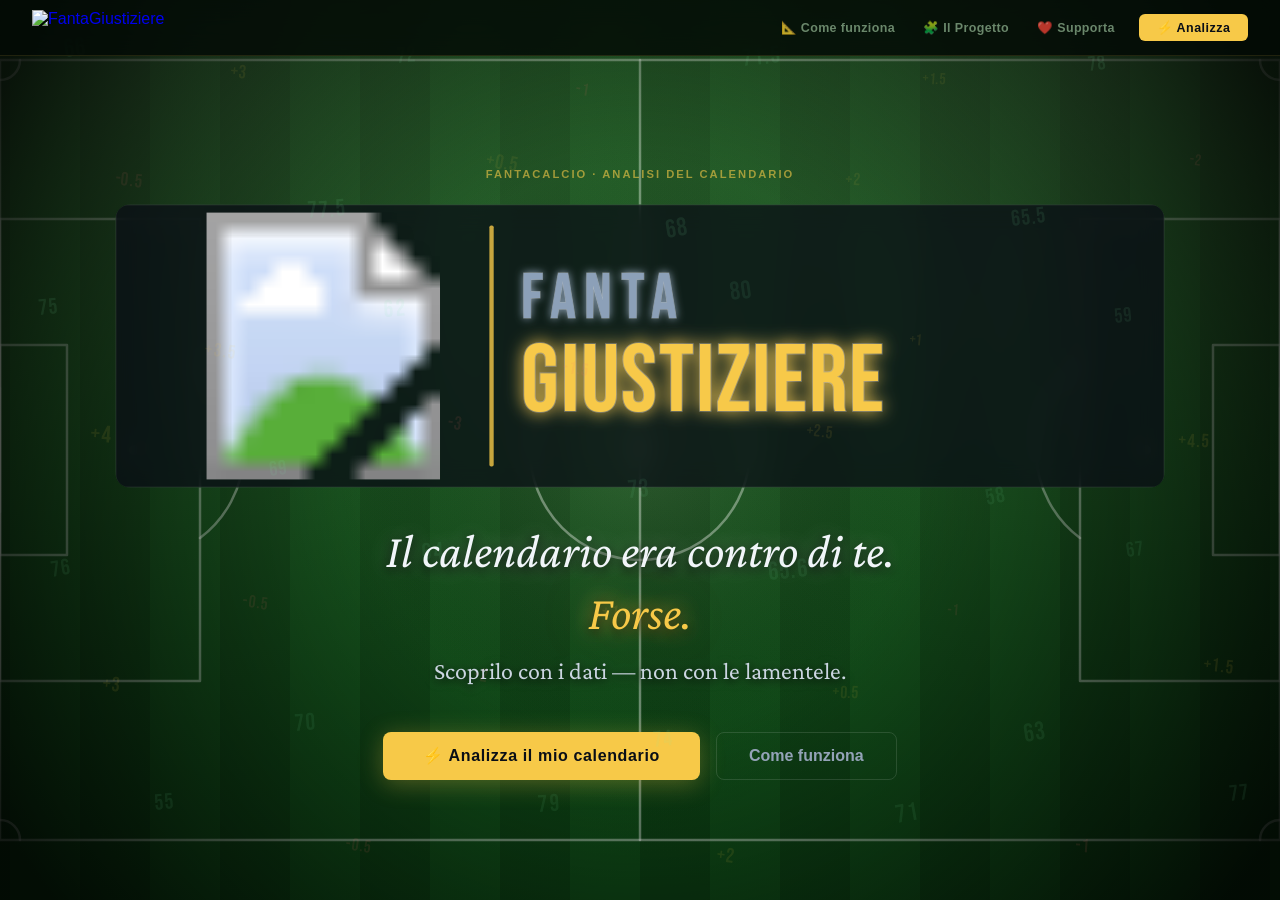
==== commit 6675736d: "improved error handling + restructured frontend site" ====
--- a/src/main/resources/static/index.html
+++ b/src/main/resources/static/index.html
@@ -3,276 +3,196 @@
 <head>
   <meta charset="UTF-8">
   <meta name="viewport" content="width=device-width, initial-scale=1.0">
-  <link rel="icon" type="image/svg+xml" href="favicon.svg">
-  <title>FantaGiustiziere</title>
-  <meta name="description" content="Scopri se il calendario del tuo Fantacalcio era davvero contro di te. Analisi statistica gratuita su tutte le possibili combinazioni di calendari.">
+  <link rel="icon" type="image/png" href="favicon.png">
+  <title>FantaGiustiziere — Il calendario era contro di te. Forse.</title>
+  <meta name="description" content="Scopri se il calendario del tuo Fantacalcio era davvero contro di te. Analisi statistica su tutte le possibili combinazioni di calendari.">
   <meta property="og:type"        content="website">
   <meta property="og:site_name"   content="FantaGiustiziere">
   <meta property="og:locale"      content="it_IT">
   <meta property="og:url"         content="https://PRODUCTION_URL/">
-  <meta property="og:title"       content="FantaGiustiziere — Analisi del calendario">
-  <meta property="og:description" content="Scopri se il calendario del tuo Fantacalcio era davvero contro di te. Analisi statistica gratuita su tutte le possibili combinazioni di calendari.">
+  <meta property="og:title"       content="FantaGiustiziere — Il calendario era contro di te. Forse.">
+  <meta property="og:description" content="Scopri se il calendario del tuo Fantacalcio era davvero contro di te. Analisi statistica su tutte le possibili combinazioni di calendari.">
   <link rel="preconnect" href="https://fonts.googleapis.com">
-  <link rel="stylesheet" href="https://fonts.googleapis.com/css2?family=Bebas+Neue&display=swap">
+  <link rel="stylesheet" href="https://fonts.googleapis.com/css2?family=Bebas+Neue&family=Crimson+Pro:ital,wght@0,300;0,400;1,300;1,400&display=swap">
   <link rel="stylesheet" href="shared.css">
   <style>
-    /* ── Content layout override ─────────────────────────────────────── */
-    .content-inner { max-width: 100%; }
-    .content-inner > * { max-width: 720px; margin-left: auto; margin-right: auto; }
-    #step5 { max-width: 100%; }
-
-    /* ── Step indicator ──────────────────────────────────────────────── */
-    .steps-bar {
+    body { overflow-x: hidden; }
+
+    /* ── Fixed top bar ──────────────────────────────────────────────────── */
+    .topbar {
+      position: fixed;
+      top: 0; left: 0; right: 0;
+      height: 56px;
       display: flex;
       align-items: center;
-      justify-content: center;
-      margin-bottom: 1rem;
-      gap: 0;
-    }
-    .step-node {
-      display: flex;
-      flex-direction: column;
+      justify-content: space-between;
+      padding: 0 2rem;
+      background: rgba(3, 10, 5, 0.82);
+      backdrop-filter: blur(20px);
+      -webkit-backdrop-filter: blur(20px);
+      border-bottom: 1px solid rgba(247,201,72,0.12);
+      z-index: 500;
+      transition: background 0.3s;
+    }
+    .topbar-brand {
+      display: flex;
       align-items: center;
-      gap: 0.35rem;
-      position: relative;
-      z-index: 1;
-    }
-    .step-circle {
-      width: 36px; height: 36px;
-      border-radius: 50%;
-      display: flex; align-items: center; justify-content: center;
-      font-size: 0.85rem; font-weight: 700;
-      background: rgba(10, 14, 22, 0.85);
-      border: 2px solid #334155;
-      color: #475569;
-      transition: all 0.25s;
-    }
-    .step-label {
-      font-size: 0.7rem;
+      gap: 0.6rem;
+      text-decoration: none;
+    }
+    .topbar-name {
+      font-family: 'Bebas Neue', sans-serif;
+      font-size: 1.1rem;
+      letter-spacing: 0.12em;
+      color: #f7c948;
+      text-shadow: 0 0 14px rgba(247,201,72,0.4);
+    }
+    .topbar-nav {
+      display: flex;
+      align-items: center;
+      gap: 0.25rem;
+    }
+    .topbar-link {
+      padding: 0.4rem 0.75rem;
+      font-size: 0.78rem;
       font-weight: 600;
-      text-transform: uppercase;
-      letter-spacing: 0.06em;
-      color: #475569;
-      transition: color 0.25s;
+      color: rgba(140,175,140,0.75);
+      text-decoration: none;
+      border-radius: 6px;
+      transition: color 0.15s, background 0.15s;
+      letter-spacing: 0.03em;
+    }
+    .topbar-link:hover { color: #e2e8f0; background: rgba(255,255,255,0.06); }
+    .topbar-cta {
+      padding: 0.4rem 1.1rem;
+      background: #f7c948;
+      color: #0a0e16;
+      font-size: 0.78rem;
+      font-weight: 700;
+      text-decoration: none;
+      border-radius: 6px;
+      letter-spacing: 0.04em;
+      transition: background 0.15s;
+      margin-left: 0.5rem;
       white-space: nowrap;
     }
-    .step-connector {
-      flex: 1;
-      height: 2px;
-      background: #1e293b;
-      margin: 0 4px;
-      margin-bottom: 22px;
-      min-width: 24px;
-      max-width: 60px;
-      transition: background 0.25s;
-    }
-    .step-node.active .step-circle { background: #f7c948; border-color: #f7c948; color: #0a0e16; }
-    .step-node.active .step-label { color: #f7c948; }
-    .step-node.done .step-circle { background: #166534; border-color: #16a34a; color: #86efac; }
-    .step-node.done .step-label { color: #4ade80; }
-    .step-connector.done { background: #166534; }
-
-    /* Results card sits above the floating bonus layer (z-index 50) */
-    #step5 .card { background: rgba(7, 9, 16, 0.97); z-index: 60; }
-
-    /* ── Form fields ─────────────────────────────────────────────────── */
-    .field { margin-bottom: 1.25rem; }
-    .field label { display: block; font-size: 0.875rem; font-weight: 500; color: #cbd5e1; margin-bottom: 0.4rem; }
-    .field small { color: #475569; font-size: 0.78rem; }
-
-    input[type="file"] {
-      width: 100%;
-      padding: 2rem 1rem;
-      background: rgba(5,8,15,0.75);
-      border: 2px dashed rgba(255,255,255,0.12);
-      border-radius: 8px;
-      color: #94a3b8;
-      font-size: 0.9rem;
-      cursor: pointer;
-      text-align: center;
-      transition: border-color 0.15s;
-    }
-    input[type="file"]:hover { border-color: #f7c948; color: #e2e8f0; }
-
-    input[type="number"] {
-      width: 100%;
-      padding: 0.65rem 1rem;
-      background: rgba(5,8,15,0.75);
-      border: 1px solid rgba(255,255,255,0.1);
-      border-radius: 8px;
-      color: #e2e8f0;
-      font-size: 0.9rem;
-    }
-    input[type="number"]:focus { outline: none; border-color: #f7c948; }
-
-    /* ── Coverage selector ───────────────────────────────────────────── */
-    .coverage-info { margin-bottom: 0.6rem; font-size: 0.8rem; color: #64748b; line-height: 1.5; }
-    .coverage-grid { display: flex; flex-direction: column; gap: 0.4rem; }
-    .coverage-row {
-      display: grid;
-      grid-template-columns: auto 1fr auto auto;
-      align-items: center;
-      column-gap: 1rem;
-      padding: 0.65rem 1rem;
-      background: rgba(5,8,15,0.75);
-      border: 1px solid rgba(255,255,255,0.1);
-      border-radius: 8px;
-      cursor: pointer;
-      transition: border-color 0.15s, background 0.15s;
-    }
-    .coverage-row:has(input:checked) { border-color: #f7c948; background: rgba(30,25,5,0.85); }
-    .coverage-row input[type="radio"] { accent-color: #f7c948; }
-    .coverage-name  { font-size: 0.9rem; font-weight: 600; color: #e2e8f0; }
-    .coverage-count { font-size: 0.82rem; color: #94a3b8; font-variant-numeric: tabular-nums; white-space: nowrap; }
-    .coverage-hint  { font-size: 0.78rem; color: #64748b; white-space: nowrap; text-align: right; }
-    .coverage-hint.slow { color: #f59e0b; }
-
-    /* ── Info row / standings ─────────────────────────────────────────── */
-    .info-row {
-      display: flex;
-      gap: 2rem;
-      margin-bottom: 0.75rem;
-      padding: 0.5rem 1rem;
-      background: rgba(247,201,72,0.07);
-      border: 1px solid rgba(247,201,72,0.18);
-      border-radius: 8px;
-    }
-    .info-item { font-size: 0.8rem; color: #94a3b8; }
-    .info-item strong { color: #f7c948; font-size: 1rem; display: block; }
-    .standings-wrap { overflow-x: auto; margin-bottom: 0.5rem; }
-    .standings-wrap table { min-width: 560px; }
-    .standings-wrap tbody td.col-rank { color: #475569; font-size: 0.8rem; }
-    .standings-wrap tbody td.col-pts { font-weight: 700; color: #f7c948; }
-    .standings-wrap tbody td.col-dr-pos { color: #4ade80; }
-    .standings-wrap tbody td.col-dr-neg { color: #f87171; }
-
-    /* ── Loading overlay ─────────────────────────────────────────────── */
-    .loading-overlay {
-      position: absolute;
-      inset: 0;
-      background: rgba(10,14,22,0.82);
-      border-radius: 12px;
+    .topbar-cta:hover { background: #fad86a; }
+    @media (max-width: 600px) {
+      .topbar-nav { display: none; }
+      .topbar-cta { display: none; }
+    }
+
+    /* ── Hero ───────────────────────────────────────────────────────────── */
+    .hero {
+      min-height: 100vh;
       display: flex;
       flex-direction: column;
       align-items: center;
       justify-content: center;
+      text-align: center;
+      padding: 7rem 1.5rem 4rem;
+      position: relative;
+    }
+
+    .hero-eyebrow {
+      font-size: 0.7rem;
+      font-weight: 700;
+      letter-spacing: 0.18em;
+      text-transform: uppercase;
+      color: rgba(247,201,72,0.6);
+      margin-bottom: 1.5rem;
+      animation: fadeUp 0.8s ease both;
+    }
+
+    .hero-logo {
+      display: block;
+      width: clamp(400px, 94vw, 1050px);
+      height: auto;
+      margin: 0 auto 2rem;
+      animation: fadeUp 0.8s ease 0.1s both;
+      backdrop-filter: blur(12px);
+      -webkit-backdrop-filter: blur(12px);
+      border-radius: 16px;
+    }
+
+    .hero-tagline {
+      font-family: 'Crimson Pro', Georgia, serif;
+      font-size: clamp(1.8rem, 4.5vw, 3rem);
+      font-style: italic;
+      font-weight: 400;
+      color: #f1f5f9;
+      line-height: 1.3;
+      max-width: 700px;
+      margin: 0 auto 0.75rem;
+      animation: fadeUp 0.8s ease 0.2s both;
+      text-shadow:
+        0 0 25px rgba(255,255,255,0.30),
+        0 0 60px rgba(255,255,255,0.12),
+        0 3px 12px rgba(0,0,0,1);
+    }
+    .hero-tagline em {
+      color: #f7c948;
+      font-style: italic;
+      text-shadow:
+        0 0 20px rgba(247,201,72,0.75),
+        0 0 55px rgba(247,201,72,0.35),
+        0 3px 12px rgba(0,0,0,1);
+    }
+
+    .hero-sub {
+      font-family: 'Crimson Pro', Georgia, serif;
+      font-size: clamp(1.05rem, 2.8vw, 1.5rem);
+      font-weight: 400;
+      color: #cbd5e1;
+      text-shadow:
+        0 0 20px rgba(255,255,255,0.15),
+        0 2px 10px rgba(0,0,0,1);
+      margin-bottom: 3rem;
+      animation: fadeUp 0.8s ease 0.3s both;
+    }
+
+    .hero-cta-group {
+      display: flex;
       gap: 1rem;
-      backdrop-filter: blur(4px);
-      z-index: 10;
-    }
-    .spinner {
-      width: 40px; height: 40px;
-      border: 3px solid rgba(255,255,255,0.1);
-      border-top-color: #f7c948;
-      border-radius: 50%;
-      animation: spin 0.8s linear infinite;
-    }
-    @keyframes spin { to { transform: rotate(360deg); } }
-    .loading-text { color: #94a3b8; font-size: 0.9rem; text-align: center; }
-
-    /* ── Results table ───────────────────────────────────────────────── */
-    .meta-row { display: flex; gap: 2rem; margin-bottom: 1.5rem; font-size: 0.875rem; color: #94a3b8; }
-    .meta-row strong { color: #f7c948; font-size: 1.1rem; }
-
-    .table-wrap { overflow-x: auto; }
-    table { width: 100%; border-collapse: collapse; font-size: 0.875rem; min-width: 480px; }
-    thead th {
-      padding: 0.35rem 0.5rem;
-      text-align: center;
-      font-size: 0.68rem; font-weight: 600;
-      text-transform: uppercase; letter-spacing: 0.06em;
-      color: #64748b;
-      border-bottom: 1px solid rgba(255,255,255,0.07);
-      white-space: nowrap;
-    }
-    thead th.col-name { text-align: left; }
-    tbody tr { border-bottom: 1px solid rgba(255,255,255,0.04); transition: background 0.1s; }
-    tbody tr:hover { background: rgba(255,255,255,0.04); }
-    tbody td { padding: 0.35rem 0.5rem; text-align: center; font-size: 0.82rem; }
-    tbody td.col-name { text-align: left; font-weight: 600; color: #e2e8f0; white-space: nowrap; }
-
-    .pos-cell { border-radius: 4px; display: inline-block; width: 100%; padding: 0.2rem 0; }
-    .rank-1 { background: rgba(247,201,72,0.18); color: #f7c948; font-weight: 700; }
-    .rank-2 { background: rgba(192,192,192,0.12); color: #cbd5e1; font-weight: 600; }
-    .rank-3 { background: rgba(180,120,60,0.15); color: #c8956c; font-weight: 600; }
-    .rank-other { color: #475569; }
-    .pct-bar { display: block; font-size: 0.68rem; margin-top: 1px; color: #475569; }
-    th.col-total { color: #475569; border-left: 1px solid rgba(255,255,255,0.07); }
-    td.col-total-val { color: #64748b; font-size: 0.8rem; font-variant-numeric: tabular-nums; border-left: 1px solid rgba(255,255,255,0.07); }
-
-    /* ── Tabs ────────────────────────────────────────────────────────── */
-    .tab-bar { display: flex; border-bottom: 1px solid rgba(255,255,255,0.07); margin-bottom: 0.75rem; }
-    .tab-btn {
-      padding: 0.35rem 0.85rem;
+      flex-wrap: wrap;
+      justify-content: center;
+      animation: fadeUp 0.8s ease 0.4s both;
+    }
+
+    .cta-primary {
+      padding: 0.9rem 2.5rem;
+      background: #f7c948;
+      color: #0a0e16;
+      font-size: 1rem;
+      font-weight: 700;
+      text-decoration: none;
+      border-radius: 8px;
+      letter-spacing: 0.04em;
+      transition: background 0.15s, transform 0.15s, box-shadow 0.15s;
+      box-shadow: 0 4px 24px rgba(247,201,72,0.3);
+    }
+    .cta-primary:hover {
+      background: #fad86a;
+      transform: translateY(-2px);
+      box-shadow: 0 8px 32px rgba(247,201,72,0.45);
+    }
+
+    .cta-secondary {
+      padding: 0.9rem 2rem;
       background: transparent;
-      border: none;
-      border-bottom: 2px solid transparent;
-      color: #475569;
-      font-size: 0.8rem; font-weight: 600;
-      cursor: pointer;
-      transition: color 0.15s, border-color 0.15s;
-      margin-bottom: -1px;
-      white-space: nowrap;
-    }
-    .tab-btn:hover { color: #94a3b8; }
-    .tab-btn.active { color: #f7c948; border-bottom-color: #f7c948; }
-    .tab-badge {
-      display: inline-block;
-      background: #166534;
-      color: #86efac;
-      font-size: 0.62rem; font-weight: 700;
-      border-radius: 10px;
-      padding: 1px 6px;
-      margin-left: 6px;
-      vertical-align: middle;
-    }
-
-    /* ── HA Slider ───────────────────────────────────────────────────── */
-    .ha-slider-wrap {
-      margin-bottom: 0.75rem;
-      padding: 0.6rem 1rem;
-      background: rgba(247,201,72,0.05);
-      border: 1px solid rgba(247,201,72,0.12);
+      color: #94a3b8;
+      font-size: 1rem;
+      font-weight: 600;
+      text-decoration: none;
       border-radius: 8px;
-    }
-    .ha-slider-header { display: flex; align-items: baseline; justify-content: space-between; margin-bottom: 0.4rem; }
-    .ha-slider-label { font-size: 0.875rem; color: #94a3b8; }
-    .ha-value-display { font-size: 1.2rem; font-weight: 700; color: #f7c948; line-height: 1; }
-    .ha-value-display span { font-size: 0.85rem; font-weight: 400; color: #64748b; margin-left: 2px; }
-    input[type="range"] {
-      -webkit-appearance: none; appearance: none;
-      width: 100%; height: 6px;
-      border-radius: 3px;
-      background: #1e293b;
-      cursor: pointer; outline: none;
-    }
-    input[type="range"]::-webkit-slider-thumb {
-      -webkit-appearance: none;
-      width: 22px; height: 22px;
-      border-radius: 50%;
-      background: #f7c948;
-      cursor: pointer;
-      box-shadow: 0 0 8px rgba(247,201,72,0.45);
-    }
-    input[type="range"]::-moz-range-thumb {
-      width: 22px; height: 22px;
-      border-radius: 50%;
-      background: #f7c948;
-      cursor: pointer; border: none;
-      box-shadow: 0 0 8px rgba(247,201,72,0.45);
-    }
-    .ha-minmax { display: flex; justify-content: space-between; font-size: 0.7rem; color: #334155; margin-top: 0.3rem; }
-    .ha-configured-note { font-size: 0.75rem; color: #475569; margin-top: 0.6rem; }
-    .ha-configured-note strong { color: #94a3b8; }
-
-    /* ── Inline spinner (tab 3 while computing) ──────────────────────── */
-    .inline-spinner-wrap {
-      display: flex;
-      flex-direction: column;
-      align-items: center;
-      justify-content: center;
-      gap: 1rem;
-      padding: 3rem 0;
+      border: 1px solid rgba(255,255,255,0.12);
+      transition: color 0.15s, background 0.15s;
+    }
+    .cta-secondary:hover { color: #e2e8f0; background: rgba(255,255,255,0.06); }
+
+    @keyframes fadeUp {
+      from { opacity: 0; transform: translateY(20px); }
+      to   { opacity: 1; transform: translateY(0); }
     }
   </style>
 </head>
@@ -302,7 +222,7 @@
     </radialGradient>
     <radialGradient id="vig" cx="700" cy="450" r="740" gradientUnits="userSpaceOnUse">
       <stop offset="38%"  stop-color="rgba(0,0,0,0)"/>
-      <stop offset="100%" stop-color="rgba(0,0,0,0.76)"/>
+      <stop offset="100%" stop-color="rgba(0,0,0,0.82)"/>
     </radialGradient>
   </defs>
   <rect width="1400" height="900" fill="url(#mow)"/>
@@ -334,761 +254,70 @@
   <rect width="1400" height="900" fill="url(#vig)"/>
 </svg>
 
-<!-- Floating bonus numbers (filled by shared.js) -->
+<!-- Floating bonus numbers -->
 <div class="bonus-layer" aria-hidden="true"></div>
 
-<!-- Mobile top bar -->
-<div class="mobile-topbar">
-  <a href="index.html" class="mobile-topbar-brand">
-    <span class="mobile-topbar-logo">⚽</span>
-    <span class="mobile-topbar-title">FantaGiustiziere</span>
+<!-- Top bar -->
+<header class="topbar">
+  <a href="index.html" class="topbar-brand">
+    <img src="logo.png" alt="FantaGiustiziere" style="height:36px;width:auto;"/>
   </a>
-  <button class="burger-btn" id="burgerBtn" aria-label="Menu" aria-expanded="false">☰</button>
-</div>
-<div class="mobile-menu" id="mobileMenu" hidden>
-  <a href="index.html"   class="nav-link active">⚡ Analisi</a>
-  <a href="info.html"    class="nav-link">📐 Come funziona</a>
-  <a href="about.html"   class="nav-link">🧩 Il Progetto</a>
-  <a href="support.html" class="nav-link">❤️ Supporta</a>
-</div>
-
-<div class="layout">
-  <aside class="sidebar">
-    <div class="sidebar-brand">
-      <span class="sidebar-logo">⚽</span>
-      <div class="sidebar-title">FantaGiustiziere</div>
-      <div class="sidebar-subtitle">Ottimizzatore del calendario del Fantacalcio</div>
-    </div>
-    <nav class="sidebar-nav">
-      <a href="index.html"   class="nav-link active">⚡ Analisi</a>
-      <a href="info.html"    class="nav-link">📐 Come funziona</a>
-      <a href="about.html"   class="nav-link">🧩 Il Progetto</a>
-      <a href="support.html" class="nav-link">❤️ Supporta</a>
-    </nav>
-    <div class="sidebar-footer">
-      FantaGiustiziere &copy; 2024<br>
-      <a href="about.html">Il Progetto</a> · <a href="support.html">Supporta</a>
-    </div>
-  </aside>
-
-  <main class="content">
-  <div class="content-inner">
-
-  <!-- Step indicator -->
-  <div class="steps-bar">
-    <div class="step-node active" id="sn1">
-      <div class="step-circle">1</div>
-      <div class="step-label">Carica</div>
-    </div>
-    <div class="step-connector" id="sc1"></div>
-    <div class="step-node" id="sn2">
-      <div class="step-circle">2</div>
-      <div class="step-label">Classifica</div>
-    </div>
-    <div class="step-connector" id="sc2"></div>
-    <div class="step-node" id="sn3">
-      <div class="step-circle">3</div>
-      <div class="step-label">Parametri</div>
-    </div>
-    <div class="step-connector" id="sc3"></div>
-    <div class="step-node" id="sn4">
-      <div class="step-circle">4</div>
-      <div class="step-label">Calcolo</div>
-    </div>
-    <div class="step-connector" id="sc4"></div>
-    <div class="step-node" id="sn5">
-      <div class="step-circle">5</div>
-      <div class="step-label">Risultati</div>
-    </div>
+  <nav class="topbar-nav">
+    <a href="info.html"    class="topbar-link">📐 Come funziona</a>
+    <a href="about.html"   class="topbar-link">🧩 Il Progetto</a>
+    <a href="support.html" class="topbar-link">❤️ Supporta</a>
+    <a href="app.html"     class="topbar-cta">⚡ Analizza</a>
+  </nav>
+</header>
+
+<!-- ── Hero ──────────────────────────────────────────────────────────────── -->
+<section class="hero">
+  <p class="hero-eyebrow">Fantacalcio · Analisi del Calendario</p>
+
+  <svg class="hero-logo" viewBox="0 0 1220 330" xmlns="http://www.w3.org/2000/svg" aria-label="FantaGiustiziere">
+    <rect x="1" y="1" width="1218" height="328" rx="14" fill="rgba(10,14,22,0.75)" stroke="rgba(255,255,255,0.07)" stroke-width="1.5"/>
+    <defs>
+      <filter id="hl-glow-y" x="-5%" y="-50%" width="110%" height="200%">
+        <feGaussianBlur in="SourceGraphic" stdDeviation="10" result="blur"/>
+        <feMerge><feMergeNode in="blur"/><feMergeNode in="SourceGraphic"/></feMerge>
+      </filter>
+      <filter id="hl-glow-g" x="-5%" y="-50%" width="110%" height="200%">
+        <feGaussianBlur in="SourceGraphic" stdDeviation="5" result="blur"/>
+        <feMerge><feMergeNode in="blur"/><feMergeNode in="SourceGraphic"/></feMerge>
+      </filter>
+    </defs>
+    <image href="favicon.png" x="87" y="10" width="310" height="310"/>
+    <rect x="435" y="25" width="5" height="280" fill="#f7c948" opacity="0.8" rx="2"/>
+    <text x="472" y="133"
+          text-anchor="start"
+          font-family="'Bebas Neue', sans-serif"
+          font-size="76"
+          fill="#8ca0b8"
+          letter-spacing="10"
+          stroke="rgba(255,255,255,0.35)"
+          stroke-width="1"
+          paint-order="stroke fill"
+          filter="url(#hl-glow-g)">FANTA</text>
+    <text x="472" y="241"
+          text-anchor="start"
+          font-family="'Bebas Neue', sans-serif"
+          font-size="112"
+          fill="#f7c948"
+          letter-spacing="2"
+          stroke="rgba(255,255,255,0.25)"
+          stroke-width="2"
+          paint-order="stroke fill"
+          filter="url(#hl-glow-y)">GIUSTIZIERE</text>
+  </svg>
+
+  <p class="hero-tagline">Il calendario era contro di te.<br><em>Forse.</em></p>
+  <p class="hero-sub">Scoprilo con i dati — non con le lamentele.</p>
+  <div class="hero-cta-group">
+    <a href="app.html"  class="cta-primary">⚡ Analizza il mio calendario</a>
+    <a href="info.html" class="cta-secondary">Come funziona</a>
   </div>
-
-  <!-- ── Step 1: Upload ───────────────────────────────────────────── -->
-  <div id="step1">
-    <div class="card">
-      <div class="card-title">Carica il file</div>
-      <div class="card-subtitle">Seleziona il file Excel esportato dalla tua lega Fantacalcio</div>
-
-      <div class="field">
-        <label>File risultati (.xlsx)</label>
-        <input type="file" id="fileInput" accept=".xlsx,.xls">
-      </div>
-
-      <div id="step1Error" class="error-box" hidden></div>
-
-      <div class="btn-row">
-        <button class="btn btn-primary" id="btnAnalyze" disabled>Analizza file</button>
-      </div>
-
-      <div class="loading-overlay" id="step1Loading" hidden>
-        <div class="spinner"></div>
-        <div class="loading-text">Analisi del file in corso…</div>
-      </div>
-    </div>
-  </div>
-
-  <!-- ── Step 2: Classifica ───────────────────────────────────────── -->
-  <div id="step2" hidden>
-    <div class="card">
-      <div class="card-title">Classifica</div>
-      <div class="card-subtitle">Classifica attuale della lega calcolata dal file caricato</div>
-
-      <div class="info-row">
-        <div class="info-item"><strong id="s2PlayerCount">—</strong>Giocatori</div>
-        <div class="info-item"><strong id="s2MatchdayCount">—</strong>Giornate</div>
-      </div>
-
-      <div class="standings-wrap">
-        <table id="standingsTable">
-          <thead>
-            <tr>
-              <th>#</th>
-              <th class="col-name">Giocatore</th>
-              <th title="Partite giocate">PG</th>
-              <th title="Vinte">V</th>
-              <th title="Nulle">N</th>
-              <th title="Perse">P</th>
-              <th title="Gol fatti">G+</th>
-              <th title="Gol subiti">G-</th>
-              <th title="Differenza reti">DR</th>
-              <th title="Punti classifica">Pti</th>
-              <th title="Punteggio totale fantacalcio">Punteggio</th>
-            </tr>
-          </thead>
-          <tbody id="standingsBody"></tbody>
-        </table>
-      </div>
-
-      <div class="btn-row">
-        <button class="btn btn-secondary" id="btnBackTo1">← Indietro</button>
-        <button class="btn btn-primary" id="btnGoTo3">Continua →</button>
-      </div>
-    </div>
-  </div>
-
-  <!-- ── Step 3: Parametri lega ───────────────────────────────────── -->
-  <div id="step3" hidden>
-    <div class="card">
-      <div class="card-title">Parametri lega</div>
-      <div class="card-subtitle">Configura il vantaggio campo e le soglie per il calcolo dei gol</div>
-
-      <div class="field">
-        <label>Vantaggio campo casa <small>(punti aggiunti al punteggio della squadra di casa)</small></label>
-        <input type="number" id="settingHome" value="2" min="0" max="10" step="0.5">
-      </div>
-
-      <div class="field">
-        <label>Soglia gol <small>(punteggio minimo per segnare 1 gol — default 66)</small></label>
-        <input type="number" id="settingGoalLimit" value="66" min="66" max="200" step="1">
-      </div>
-
-      <div class="field">
-        <label>Intervallo gol <small>(punti per ogni gol aggiuntivo — default 6)</small></label>
-        <input type="number" id="settingGoalOffset" value="6" min="1" max="50" step="1">
-      </div>
-
-      <div id="step3Error" class="error-box" hidden></div>
-
-      <div class="btn-row">
-        <button class="btn btn-secondary" id="btnBackTo2">← Indietro</button>
-        <button class="btn btn-primary" id="btnGoTo4">Continua →</button>
-      </div>
-
-      <div class="loading-overlay" id="step3Loading" hidden>
-        <div class="spinner"></div>
-        <div class="loading-text">Validazione in corso…</div>
-      </div>
-    </div>
-  </div>
-
-  <!-- ── Step 4: Computation settings ────────────────────────────── -->
-  <div id="step4" hidden>
-    <div class="card">
-      <div class="card-title">Impostazioni calcolo</div>
-      <div class="card-subtitle">Scegli quante permutazioni del calendario vuoi analizzare</div>
-
-      <div class="field">
-        <label>Profondità di analisi</label>
-        <p id="coverageInfo" class="coverage-info"></p>
-        <div id="settingCoverage" class="coverage-grid"></div>
-      </div>
-
-      <div id="step4Error" class="error-box" hidden></div>
-
-      <div class="btn-row">
-        <button class="btn btn-secondary" id="btnBackTo3">← Indietro</button>
-        <button class="btn btn-primary" id="btnRun">Avvia calcolo</button>
-      </div>
-    </div>
-  </div>
-
-  <!-- ── Step 5: Results (tabbed) ─────────────────────────────────── -->
-  <div id="step5" hidden>
-    <div class="card">
-
-      <!-- Tab bar -->
-      <div class="tab-bar">
-        <button class="tab-btn active" id="tab1Btn">📊 Classifica simulata</button>
-        <button class="tab-btn"        id="tab2Btn">🔁 Calendario inverso</button>
-        <button class="tab-btn"        id="tab3Btn">📈 Analisi permutazioni</button>
-      </div>
-
-      <!-- ── Tab 1: live standings simulator ──────────────────────── -->
-      <div id="tab1Content">
-        <div class="card-subtitle">Trascina il cursore per simulare la classifica con diversi valori di vantaggio campo — aggiorna anche il Calendario inverso</div>
-
-        <div class="ha-slider-wrap">
-          <div class="ha-slider-header">
-            <span class="ha-slider-label">Vantaggio campo casa</span>
-            <span class="ha-value-display" id="haDisplay">2.0<span>pt</span></span>
-          </div>
-          <input type="range" id="haSlider" min="0" max="10" step="0.5" value="2">
-          <div class="ha-minmax"><span>0 pt</span><span>5 pt</span><span>10 pt</span></div>
-          <div class="ha-configured-note">
-            Valore configurato per il calcolo: <strong id="haConfiguredNote">2.0 pt</strong>
-          </div>
-        </div>
-
-        <div class="standings-wrap">
-          <table>
-            <thead>
-              <tr>
-                <th>#</th>
-                <th class="col-name">Giocatore</th>
-                <th title="Partite giocate">PG</th>
-                <th title="Vinte">V</th>
-                <th title="Nulle">N</th>
-                <th title="Perse">P</th>
-                <th title="Gol fatti">G+</th>
-                <th title="Gol subiti">G-</th>
-                <th title="Differenza reti">DR</th>
-                <th title="Punti classifica">Pti</th>
-                <th title="Punteggio totale fantacalcio">Punteggio</th>
-              </tr>
-            </thead>
-            <tbody id="simStandingsBody"></tbody>
-          </table>
-        </div>
-      </div>
-
-      <!-- ── Tab 2: reverse calendar ──────────────────────────────── -->
-      <div id="tab2Content" hidden>
-        <div class="card-subtitle">Classifica simulata con casa e trasferta invertite — il vantaggio campo si applica ai giocatori che originariamente giocavano in trasferta</div>
-
-        <div class="standings-wrap">
-          <table>
-            <thead>
-              <tr>
-                <th>#</th>
-                <th class="col-name">Giocatore</th>
-                <th title="Partite giocate">PG</th>
-                <th title="Vinte">V</th>
-                <th title="Nulle">N</th>
-                <th title="Perse">P</th>
-                <th title="Gol fatti">G+</th>
-                <th title="Gol subiti">G-</th>
-                <th title="Differenza reti">DR</th>
-                <th title="Punti classifica">Pti</th>
-                <th title="Punteggio totale fantacalcio">Punteggio</th>
-              </tr>
-            </thead>
-            <tbody id="revStandingsBody"></tbody>
-          </table>
-        </div>
-      </div>
-
-      <!-- ── Tab 3: permutation results ───────────────────────────── -->
-      <div id="tab3Content" hidden>
-
-        <!-- Spinner while job is running -->
-        <div id="step5Spinner" class="inline-spinner-wrap">
-          <div class="spinner"></div>
-          <div class="loading-text">
-            Calcolo permutazioni in corso…<br>
-            <span id="progressText" style="font-size:0.78rem;color:#475569">In attesa di avvio…</span>
-          </div>
-        </div>
-
-        <!-- Results (shown when /run completes) -->
-        <div id="step5Results" hidden>
-          <div class="meta-row">
-            <div>Permutazioni calcolate: <strong id="permCount">—</strong></div>
-            <div>Giocatori: <strong id="resultPlayerCount">—</strong></div>
-          </div>
-          <div class="table-wrap">
-            <table id="statsTable"></table>
-          </div>
-        </div>
-
-        <div id="step5Error" class="error-box" hidden></div>
-      </div>
-
-      <!-- Restart always visible at the bottom -->
-      <div class="btn-row">
-        <button class="btn btn-secondary" id="btnRestart">↺ Ricomincia</button>
-      </div>
-    </div>
-  </div>
-
-  </div><!-- /.content-inner -->
-  </main>
-</div><!-- /.layout -->
-
-<script>
-  // ── State ────────────────────────────────────────────────────────────────
-  const state = {
-    token: null,
-    playerCount: 0,
-    matchdayCount: 0,
-    homeAdvantage: 2,
-    goalLimit: 66,
-    goalOffset: 6,
-    matches: [],
-  };
-
-  // ── Step navigation ──────────────────────────────────────────────────────
-  function goTo(step) {
-    [1, 2, 3, 4, 5].forEach(i => {
-      document.getElementById('step' + i).hidden = (i !== step);
-      const node = document.getElementById('sn' + i);
-      node.classList.toggle('active', i === step);
-      node.classList.toggle('done', i < step);
-    });
-    [1, 2, 3, 4].forEach(i => {
-      document.getElementById('sc' + i).classList.toggle('done', i < step);
-    });
-    window.scrollTo({ top: 0, behavior: 'smooth' });
-  }
-
-  // ── Tab switching (step 5) ───────────────────────────────────────────────
-  function switchTab(n) {
-    [1, 2, 3].forEach(i => {
-      document.getElementById('tab' + i + 'Content').hidden = (i !== n);
-      document.getElementById('tab' + i + 'Btn').classList.toggle('active', i === n);
-    });
-  }
-  document.getElementById('tab1Btn').addEventListener('click', () => switchTab(1));
-  document.getElementById('tab2Btn').addEventListener('click', () => switchTab(2));
-  document.getElementById('tab3Btn').addEventListener('click', () => switchTab(3));
-
-  // ── Step 1: file selection & parse ──────────────────────────────────────
-  const fileInput    = document.getElementById('fileInput');
-  const btnAnalyze   = document.getElementById('btnAnalyze');
-  const step1Loading = document.getElementById('step1Loading');
-  const step1Error   = document.getElementById('step1Error');
-
-  fileInput.addEventListener('change', () => {
-    btnAnalyze.disabled = !fileInput.files.length;
-    step1Error.hidden = true;
-  });
-
-  btnAnalyze.addEventListener('click', async () => {
-    step1Error.hidden = true;
-    step1Loading.hidden = false;
-    btnAnalyze.disabled = true;
-
-    try {
-      const fd = new FormData();
-      fd.append('file', fileInput.files[0]);
-      const resp = await fetch('/parse', { method: 'POST', body: fd });
-      if (!resp.ok) throw new Error(await resp.text() || `Errore HTTP ${resp.status}`);
-      const body = await resp.json();
-
-      state.token         = body.token;
-      state.playerCount   = body.playerCount;
-      state.matchdayCount = body.matchdayCount;
-      state.matches       = body.matches || [];
-
-      document.getElementById('s2PlayerCount').textContent   = body.playerCount;
-      document.getElementById('s2MatchdayCount').textContent = body.matchdayCount;
-      renderStandings(body.standings);
-
-      goTo(2);
-    } catch (err) {
-      step1Error.textContent = 'Errore: ' + err.message;
-      step1Error.hidden = false;
-    } finally {
-      step1Loading.hidden = true;
-      btnAnalyze.disabled = false;
-    }
-  });
-
-  // ── Step 2: classifica ──────────────────────────────────────────────────
-  document.getElementById('btnBackTo1').addEventListener('click', () => {
-    fileInput.value = '';
-    btnAnalyze.disabled = true;
-    step1Error.hidden = true;
-    goTo(1);
-  });
-
-  document.getElementById('btnGoTo3').addEventListener('click', () => { goTo(3); });
-
-  // ── Step 3: parametri ───────────────────────────────────────────────────
-  const step3Loading = document.getElementById('step3Loading');
-  const step3Error   = document.getElementById('step3Error');
-  const btnGoTo4     = document.getElementById('btnGoTo4');
-  const settingHome  = document.getElementById('settingHome');
-
-  document.getElementById('btnBackTo2').addEventListener('click', () => {
-    step3Error.hidden = true;
-    goTo(2);
-  });
-
-  btnGoTo4.addEventListener('click', async () => {
-    step3Error.hidden = true;
-    step3Loading.hidden = false;
-    btnGoTo4.disabled = true;
-
-    try {
-      const body = new URLSearchParams({
-        token:         state.token,
-        homeAdvantage: settingHome.value,
-        goalLimit:     document.getElementById('settingGoalLimit').value,
-        goalOffset:    document.getElementById('settingGoalOffset').value,
-      });
-      const resp = await fetch('/validate', { method: 'POST', body });
-      if (!resp.ok) throw new Error(await resp.text() || `Errore HTTP ${resp.status}`);
-
-      state.homeAdvantage = parseFloat(settingHome.value);
-      state.goalLimit     = parseInt(document.getElementById('settingGoalLimit').value,  10);
-      state.goalOffset    = parseInt(document.getElementById('settingGoalOffset').value, 10);
-      goTo(4);
-      populateCoverageSelect();
-    } catch (err) {
-      step3Error.textContent = 'Errore di validazione: ' + err.message;
-      step3Error.hidden = false;
-    } finally {
-      step3Loading.hidden = true;
-      btnGoTo4.disabled = false;
-    }
-  });
-
-  // ── Coverage tier helpers ────────────────────────────────────────────────
-  function factorial(n) {
-    let r = 1;
-    for (let i = 2; i <= n; i++) r *= i;
-    return r;
-  }
-
-  function populateCoverageSelect() {
-    const n     = state.playerCount;
-    const total = factorial(n);
-    const fmtN  = v => v.toLocaleString('it-IT');
-    const grid  = document.getElementById('settingCoverage');
-    const info  = document.getElementById('coverageInfo');
-
-    info.textContent =
-      `Per la tua lega da ${n} giocatori, il numero totale di permutazioni è ${fmtN(total)}.`;
-
-    const fixed = [
-      { name: 'Rapido',       limit: 1000,   hint: '< 1s',    slow: false },
-      { name: 'Bilanciato',   limit: 10000,  hint: '~5–10s',  slow: false },
-      { name: 'Approfondito', limit: 100000, hint: '~30–60s', slow: false },
-    ];
-    const completeHint = n >= 11 ? '⚠ potrebbe richiedere ore'
-                        : n >= 9  ? '~qualche minuto'
-                        :           '~pochi secondi';
-
-    const tiers = fixed
-      .filter(t => t.limit < total)
-      .map(t => ({ name: t.name, limit: t.limit, hint: t.hint, slow: false }));
-
-    tiers.push({ name: 'Completo', limit: -1, hint: completeHint, slow: n >= 11 });
-
-    const defaultIdx = Math.min(1, tiers.length - 1);
-    grid.innerHTML = tiers.map((t, i) => {
-      const countLabel = t.limit === -1 ? fmtN(total) : fmtN(t.limit);
-      const hintClass  = t.slow ? 'coverage-hint slow' : 'coverage-hint';
-      return `<label class="coverage-row">
-        <input type="radio" name="coverage" value="${t.limit}"${i === defaultIdx ? ' checked' : ''}>
-        <span class="coverage-name">${t.name}</span>
-        <span class="coverage-count">${countLabel} perm</span>
-        <span class="${hintClass}">${t.hint}</span>
-      </label>`;
-    }).join('');
-  }
-
-  // ── Step 4: run ──────────────────────────────────────────────────────────
-  const step4Error = document.getElementById('step4Error');
-  const btnRun     = document.getElementById('btnRun');
-
-  document.getElementById('btnBackTo3').addEventListener('click', () => {
-    step4Error.hidden = true;
-    goTo(3);
-  });
-
-  let pollInterval = null;
-  function stopPolling() {
-    if (pollInterval !== null) { clearInterval(pollInterval); pollInterval = null; }
-  }
-  function showRunError(msg) {
-    document.getElementById('step5Spinner').hidden = true;
-    document.getElementById('step5Error').textContent = 'Errore nel calcolo: ' + msg;
-    document.getElementById('step5Error').hidden = false;
-    document.getElementById('tab3Btn').innerHTML =
-      '📈 Analisi permutazioni <span class="tab-badge" style="background:#7f1d1d;color:#fca5a5">errore</span>';
-  }
-
-  btnRun.addEventListener('click', async () => {
-    step4Error.hidden = true;
-    btnRun.disabled = true;
-    stopPolling();
-
-    const ha = state.homeAdvantage;
-    const haSlider = document.getElementById('haSlider');
-    haSlider.value = ha;
-    updateSliderTrack(haSlider);
-    document.getElementById('haDisplay').innerHTML = ha.toFixed(1) + '<span>pt</span>';
-    document.getElementById('haConfiguredNote').textContent = ha.toFixed(1) + ' pt';
-    renderSimulatedStandings(computeSimulatedStandings(state.matches, ha, state.goalLimit, state.goalOffset));
-    renderReverseStandings(computeReverseStandings(state.matches, ha, state.goalLimit, state.goalOffset));
-
-    document.getElementById('step5Spinner').hidden  = false;
-    document.getElementById('step5Results').hidden  = true;
-    document.getElementById('step5Error').hidden    = true;
-    document.getElementById('tab3Btn').innerHTML    = '📈 Analisi permutazioni';
-    document.getElementById('progressText').textContent = 'In attesa di avvio…';
-    switchTab(1);
-    goTo(5);
-
-    let jobId;
-    try {
-      const body = new URLSearchParams({
-        token:            state.token,
-        homeAdvantage:    state.homeAdvantage,
-        goalLimit:        state.goalLimit,
-        goalOffset:       state.goalOffset,
-        threads:          -1,
-        permutationLimit: document.querySelector('input[name="coverage"]:checked').value,
-      });
-      const resp = await fetch('/run', { method: 'POST', body });
-      if (!resp.ok) { showRunError(await resp.text() || `Errore HTTP ${resp.status}`); return; }
-      jobId = (await resp.json()).jobId;
-    } catch (err) {
-      showRunError('Errore di rete: ' + err.message);
-      return;
-    }
-
-    pollInterval = setInterval(async () => {
-      try {
-        const resp = await fetch('/status/' + jobId);
-        if (!resp.ok) { stopPolling(); showRunError(`Errore stato: HTTP ${resp.status}`); return; }
-        const data = await resp.json();
-
-        const elapsed = (data.elapsedMs / 1000).toFixed(0);
-        document.getElementById('progressText').textContent =
-          `Elaborate: ${data.processed.toLocaleString('it-IT')} permutazioni in ${elapsed}s`;
-
-        if (data.status === 'DONE') {
-          stopPolling();
-          renderResults(data.result);
-          document.getElementById('step5Spinner').hidden = true;
-          document.getElementById('step5Results').hidden = false;
-          document.getElementById('tab3Btn').innerHTML =
-            '📈 Analisi permutazioni <span class="tab-badge">pronto</span>';
-        } else if (data.status === 'ERROR') {
-          stopPolling();
-          showRunError(data.error || 'Errore sconosciuto nel calcolo');
-        }
-      } catch (_) {
-        // network hiccup — keep polling silently
-      }
-    }, 2000);
-  });
-
-  // ── HA Slider ────────────────────────────────────────────────────────────
-  const haSliderEl = document.getElementById('haSlider');
-
-  haSliderEl.addEventListener('input', () => {
-    const ha = parseFloat(haSliderEl.value);
-    updateSliderTrack(haSliderEl);
-    document.getElementById('haDisplay').innerHTML = ha.toFixed(1) + '<span>pt</span>';
-    renderSimulatedStandings(computeSimulatedStandings(state.matches, ha, state.goalLimit, state.goalOffset));
-    renderReverseStandings(computeReverseStandings(state.matches, ha, state.goalLimit, state.goalOffset));
-  });
-
-  function updateSliderTrack(slider) {
-    const pct = ((slider.value - slider.min) / (slider.max - slider.min)) * 100;
-    slider.style.background =
-      `linear-gradient(to right, #f7c948 ${pct}%, #1e293b ${pct}%)`;
-  }
-
-  // ── Step 5: restart ──────────────────────────────────────────────────────
-  document.getElementById('btnRestart').addEventListener('click', () => {
-    stopPolling();
-    fileInput.value = '';
-    btnAnalyze.disabled = true;
-    step1Error.hidden = true;
-    btnRun.disabled = false;
-    goTo(1);
-  });
-
-  // ── Client-side standings simulation ─────────────────────────────────────
-  function getGoals(score, goalLimit, goalOffset) {
-    if (score < goalLimit) return 0;
-    return 1 + Math.floor((score - goalLimit) / goalOffset);
-  }
-
-  function computeSimulatedStandings(matches, ha, goalLimit, goalOffset) {
-    const origHA = state.homeAdvantage;
-    const p = {};
-    function init(name) {
-      if (!p[name]) p[name] = { player: name, points: 0, won: 0, drawn: 0, lost: 0,
-                                 goalsFor: 0, goalsAgainst: 0, totalScore: 0 };
-    }
-    for (const m of matches) {
-      init(m.homePlayer);
-      init(m.awayPlayer);
-      p[m.homePlayer].totalScore += m.homeScore;
-      p[m.awayPlayer].totalScore += m.awayScore;
-
-      const effectiveHome = m.neutral ? m.homeScore : (m.homeScore - origHA + ha);
-      const hg = getGoals(effectiveHome, goalLimit, goalOffset);
-      const ag = getGoals(m.awayScore,   goalLimit, goalOffset);
-
-      p[m.homePlayer].goalsFor     += hg;  p[m.homePlayer].goalsAgainst += ag;
-      p[m.awayPlayer].goalsFor     += ag;  p[m.awayPlayer].goalsAgainst += hg;
-
-      if (hg > ag) {
-        p[m.homePlayer].points += 3; p[m.homePlayer].won++;  p[m.awayPlayer].lost++;
-      } else if (hg < ag) {
-        p[m.awayPlayer].points += 3; p[m.awayPlayer].won++;  p[m.homePlayer].lost++;
-      } else {
-        p[m.homePlayer].points++;    p[m.homePlayer].drawn++;
-        p[m.awayPlayer].points++;    p[m.awayPlayer].drawn++;
-      }
-    }
-    return Object.values(p).sort((a, b) => {
-      if (b.points !== a.points) return b.points - a.points;
-      const adr = a.goalsFor - a.goalsAgainst, bdr = b.goalsFor - b.goalsAgainst;
-      if (bdr !== adr) return bdr - adr;
-      return b.totalScore - a.totalScore;
-    });
-  }
-
-  function computeReverseStandings(matches, ha, goalLimit, goalOffset) {
-    const origHA = state.homeAdvantage;
-    const p = {};
-    function init(name) {
-      if (!p[name]) p[name] = { player: name, points: 0, won: 0, drawn: 0, lost: 0,
-                                 goalsFor: 0, goalsAgainst: 0, totalScore: 0 };
-    }
-    for (const m of matches) {
-      init(m.homePlayer);
-      init(m.awayPlayer);
-      p[m.homePlayer].totalScore += m.homeScore;
-      p[m.awayPlayer].totalScore += m.awayScore;
-
-      const effectiveNewHome = m.neutral ? m.awayScore : (m.awayScore + ha);
-      const effectiveNewAway = m.neutral ? m.homeScore : (m.homeScore - origHA);
-
-      const hg = getGoals(effectiveNewHome, goalLimit, goalOffset);
-      const ag = getGoals(effectiveNewAway, goalLimit, goalOffset);
-
-      p[m.awayPlayer].goalsFor     += hg;  p[m.awayPlayer].goalsAgainst += ag;
-      p[m.homePlayer].goalsFor     += ag;  p[m.homePlayer].goalsAgainst += hg;
-
-      if (hg > ag) {
-        p[m.awayPlayer].points += 3; p[m.awayPlayer].won++;  p[m.homePlayer].lost++;
-      } else if (hg < ag) {
-        p[m.homePlayer].points += 3; p[m.homePlayer].won++;  p[m.awayPlayer].lost++;
-      } else {
-        p[m.awayPlayer].points++;    p[m.awayPlayer].drawn++;
-        p[m.homePlayer].points++;    p[m.homePlayer].drawn++;
-      }
-    }
-    return Object.values(p).sort((a, b) => {
-      if (b.points !== a.points) return b.points - a.points;
-      const adr = a.goalsFor - a.goalsAgainst, bdr = b.goalsFor - b.goalsAgainst;
-      if (bdr !== adr) return bdr - adr;
-      return b.totalScore - a.totalScore;
-    });
-  }
-
-  function renderReverseStandings(rows) {
-    document.getElementById('revStandingsBody').innerHTML = rows.map((s, i) => {
-      const dr      = s.goalsFor - s.goalsAgainst;
-      const drClass = dr > 0 ? 'col-dr-pos' : dr < 0 ? 'col-dr-neg' : '';
-      const drText  = (dr > 0 ? '+' : '') + dr;
-      const played  = s.won + s.drawn + s.lost;
-      return `<tr>
-        <td class="col-rank">${i + 1}</td>
-        <td class="col-name">${esc(s.player)}</td>
-        <td>${played}</td><td>${s.won}</td><td>${s.drawn}</td><td>${s.lost}</td>
-        <td>${s.goalsFor}</td><td>${s.goalsAgainst}</td>
-        <td class="${drClass}">${drText}</td>
-        <td class="col-pts">${s.points}</td>
-        <td>${s.totalScore.toLocaleString('it-IT', {maximumFractionDigits: 1})}</td>
-      </tr>`;
-    }).join('');
-  }
-
-  function renderSimulatedStandings(rows) {
-    document.getElementById('simStandingsBody').innerHTML = rows.map((s, i) => {
-      const dr      = s.goalsFor - s.goalsAgainst;
-      const drClass = dr > 0 ? 'col-dr-pos' : dr < 0 ? 'col-dr-neg' : '';
-      const drText  = (dr > 0 ? '+' : '') + dr;
-      const played  = s.won + s.drawn + s.lost;
-      return `<tr>
-        <td class="col-rank">${i + 1}</td>
-        <td class="col-name">${esc(s.player)}</td>
-        <td>${played}</td><td>${s.won}</td><td>${s.drawn}</td><td>${s.lost}</td>
-        <td>${s.goalsFor}</td><td>${s.goalsAgainst}</td>
-        <td class="${drClass}">${drText}</td>
-        <td class="col-pts">${s.points}</td>
-        <td>${s.totalScore.toLocaleString('it-IT', {maximumFractionDigits: 1})}</td>
-      </tr>`;
-    }).join('');
-  }
-
-  function renderStandings(rows) {
-    const tbody = document.getElementById('standingsBody');
-    tbody.innerHTML = (rows || []).map((s, i) => {
-      const drClass = s.goalDiff > 0 ? 'col-dr-pos' : s.goalDiff < 0 ? 'col-dr-neg' : '';
-      const drText  = (s.goalDiff > 0 ? '+' : '') + s.goalDiff;
-      return `<tr>
-        <td class="col-rank">${i + 1}</td>
-        <td class="col-name">${esc(s.player)}</td>
-        <td>${s.played}</td><td>${s.won}</td><td>${s.drawn}</td><td>${s.lost}</td>
-        <td>${s.goalsFor}</td><td>${s.goalsAgainst}</td>
-        <td class="${drClass}">${drText}</td>
-        <td class="col-pts">${s.points}</td>
-        <td>${s.totalScore.toLocaleString('it-IT', {maximumFractionDigits: 1})}</td>
-      </tr>`;
-    }).join('');
-  }
-
-  function renderResults(data) {
-    document.getElementById('permCount').textContent         = data.permutationCount.toLocaleString('it-IT');
-    document.getElementById('resultPlayerCount').textContent = data.statistics.length;
-
-    const n = data.statistics[0]?.positions.length ?? 0;
-    let html = '<thead><tr><th class="col-name">Giocatore</th>';
-    for (let i = 0; i < n; i++) html += `<th>${i + 1}°</th>`;
-    html += '<th class="col-total" title="Permutazioni totali analizzate per questo giocatore">Totale</th>';
-    html += '</tr></thead><tbody>';
-
-    for (const s of data.statistics) {
-      const total = s.positions.reduce((a, b) => a + b, 0);
-      html += `<tr><td class="col-name">${esc(s.player)}</td>`;
-      for (let i = 0; i < n; i++) {
-        const pct   = s.percentages[i];
-        const count = s.positions[i];
-        const cls   = i === 0 ? 'rank-1' : i === 1 ? 'rank-2' : i === 2 ? 'rank-3' : 'rank-other';
-        html += `<td title="${count.toLocaleString('it-IT')} permutazioni">` +
-                `<span class="pos-cell ${cls}">${pct}%` +
-                `<span class="pct-bar">${count.toLocaleString('it-IT')}</span></span></td>`;
-      }
-      html += `<td class="col-total-val">${total.toLocaleString('it-IT')}</td>`;
-      html += '</tr>';
-    }
-    html += '</tbody>';
-    document.getElementById('statsTable').innerHTML = html;
-  }
-
-  function esc(s) {
-    return s.replace(/&/g,'&amp;').replace(/</g,'&lt;').replace(/>/g,'&gt;');
-  }
-</script>
+</section>
+
 <script src="shared.js"></script>
 </body>
 </html>
--- a/src/main/resources/static/shared.css
+++ b/src/main/resources/static/shared.css
@@ -250,6 +250,16 @@
   margin-top: 1rem;
 }
 
+.warning-box {
+  background: rgba(40,30,5,0.92);
+  border: 1px solid #92400e;
+  color: #fcd34d;
+  border-radius: 8px;
+  padding: 0.9rem 1.1rem;
+  font-size: 0.875rem;
+  margin-top: 1rem;
+}
+
 .success-box {
   background: rgba(10,40,20,0.92);
   border: 1px solid #166534;
